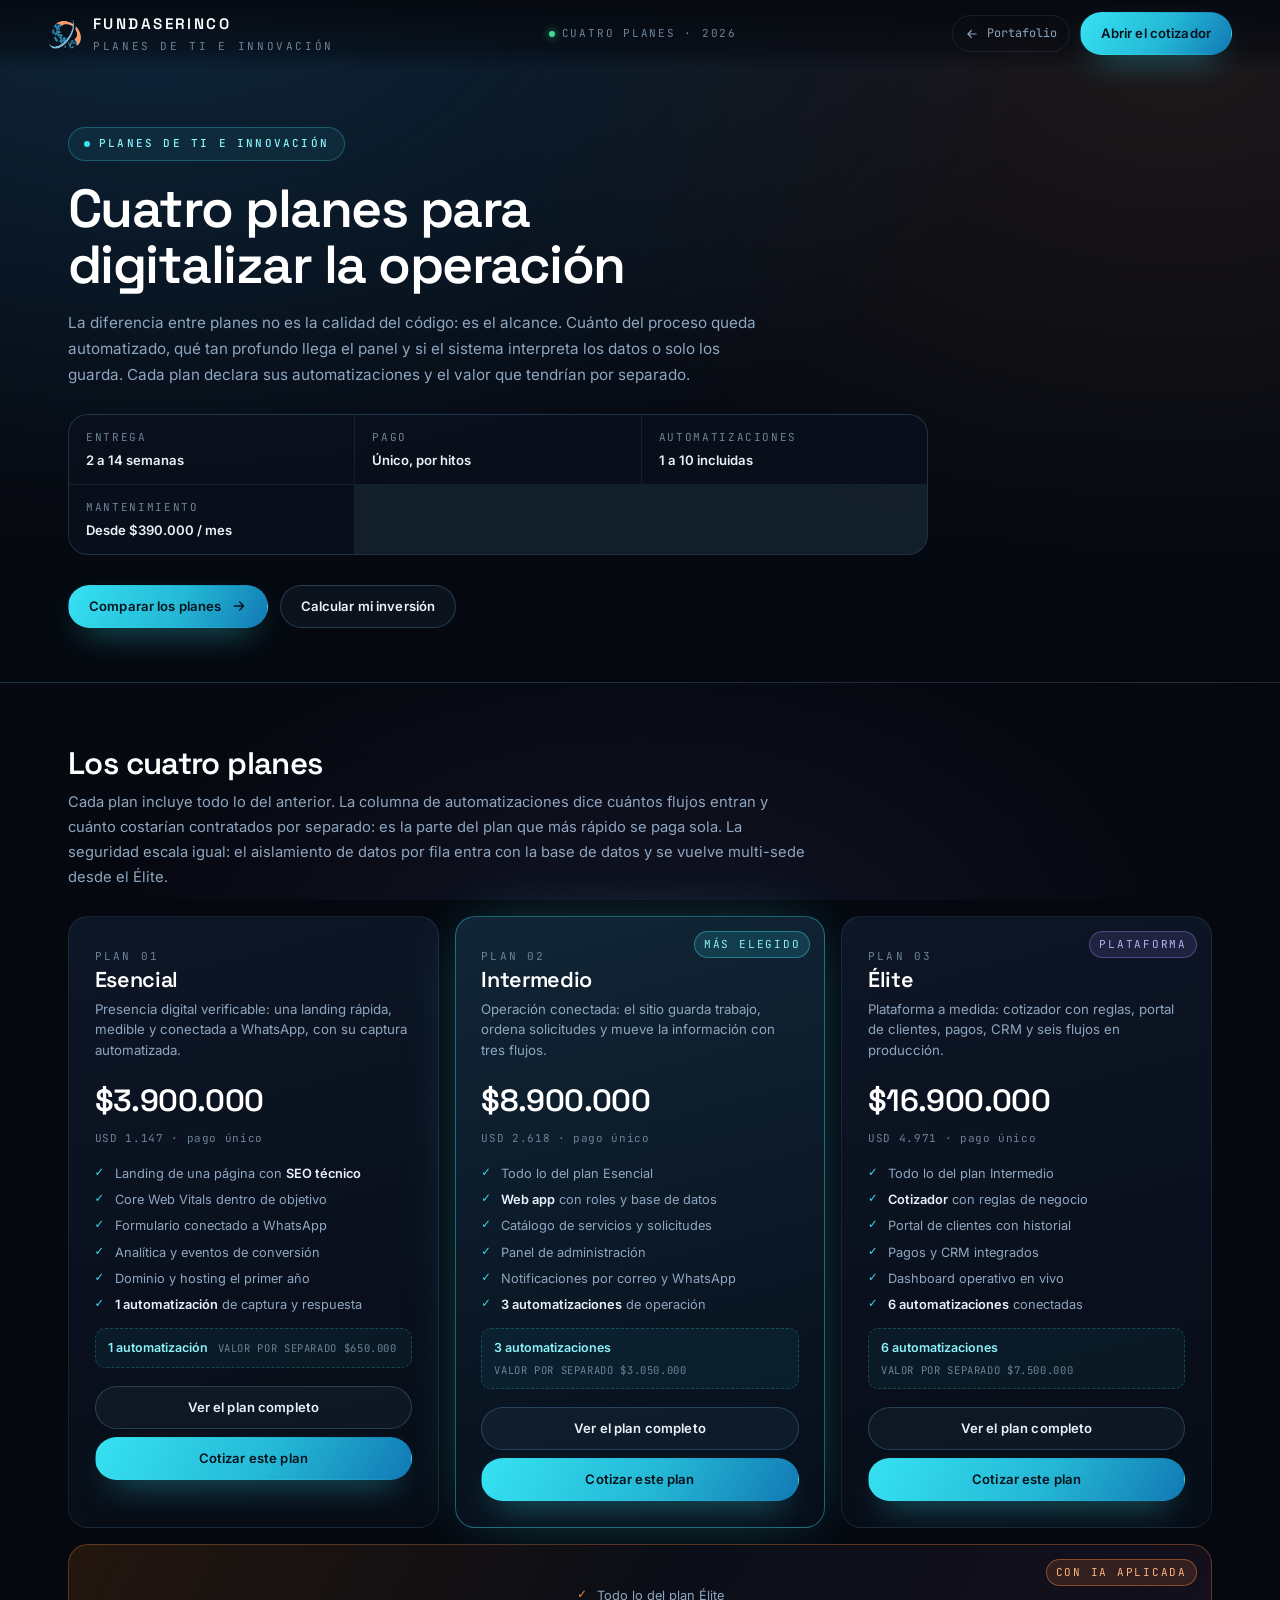
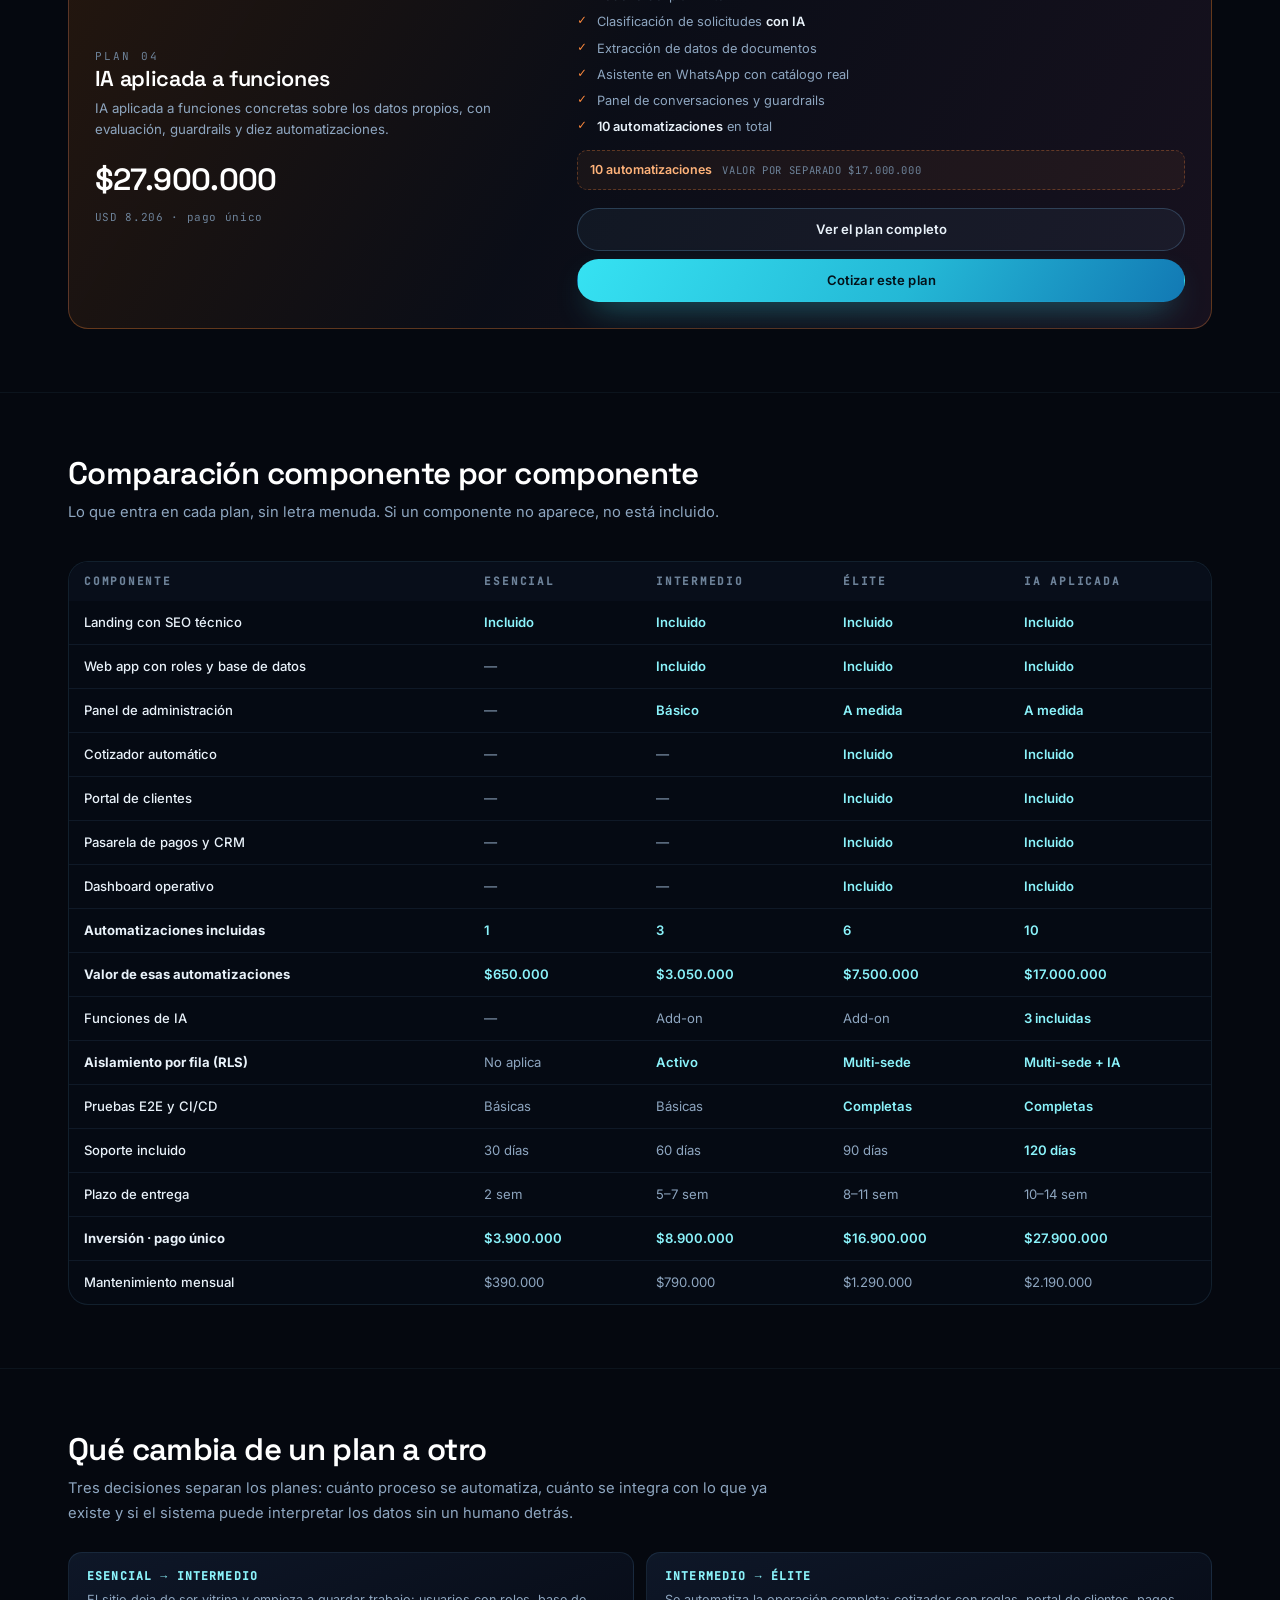
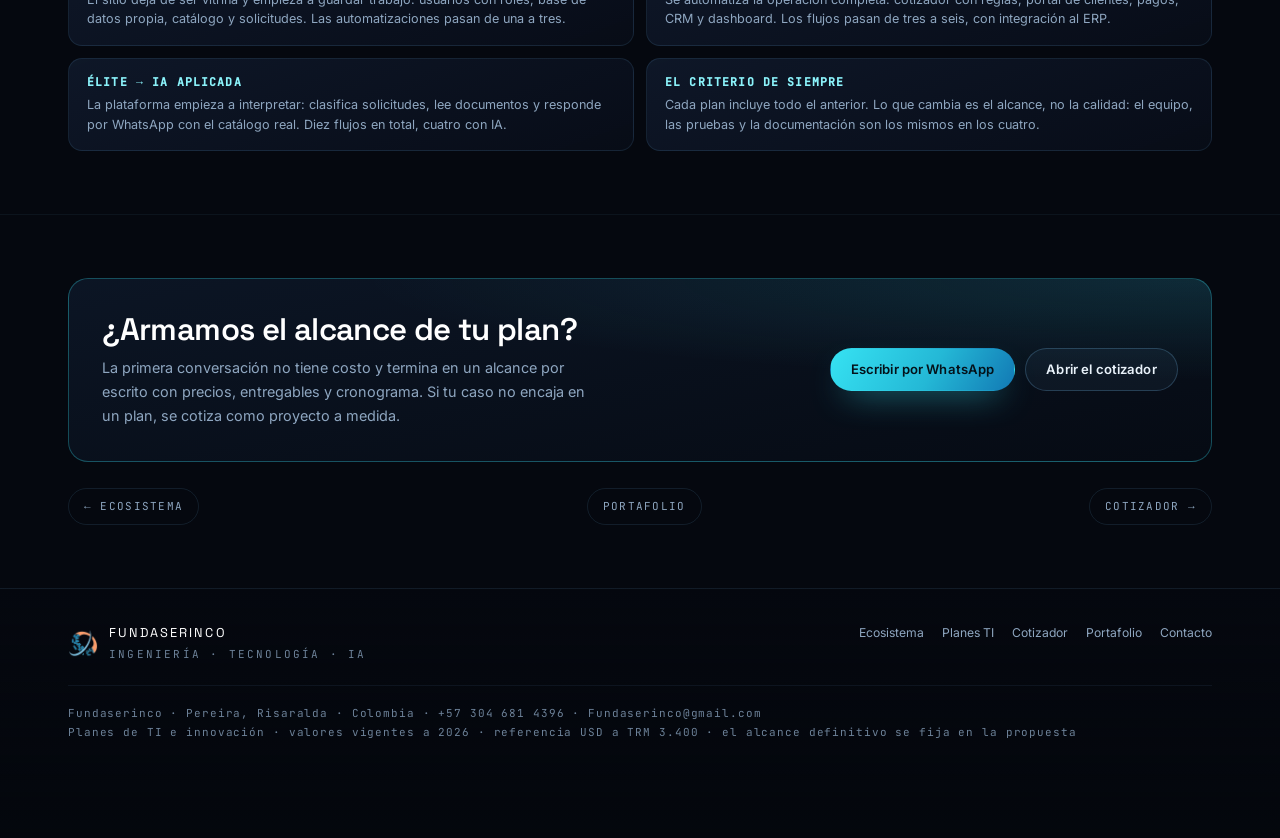
==== planes/index.html @ 3f38b1e9 "Sitio completo: portafolio, fichas de servicio y planes de TI - Landing de 13 secciones con escenas " ====
<!DOCTYPE html>
<html lang="es" class="no-js">
<head>
<meta charset="UTF-8">
<meta name="viewport" content="width=device-width, initial-scale=1.0">
<meta name="theme-color" content="#05080f">
<meta name="description" content="Planes de TI de Fundaserinco: Esencial, Intermedio, Élite e IA aplicada a funciones. Alcance, precio, automatizaciones incluidas con su valor real y tabla comparativa componente por componente.">
<link rel="icon" type="image/png" sizes="32x32" href="../assets/img/brand/logo-simbolo-128.png">
<link rel="apple-touch-icon" href="../assets/img/brand/logo-simbolo-180.png">
<title>Planes de TI e innovación · Fundaserinco</title>
<meta property="og:type" content="website">
<meta property="og:site_name" content="Fundaserinco">
<meta property="og:locale" content="es_CO">
<meta property="og:title" content="Planes de TI e innovación · Fundaserinco">
<meta property="og:description" content="Esencial, Intermedio, Élite e IA aplicada a funciones. Automatizaciones incluidas con su valor de mercado y comparación componente por componente.">
<meta property="og:image" content="../assets/img/og/planes.jpg">
<meta property="og:image:width" content="1200">
<meta property="og:image:height" content="630">
<meta property="og:image:type" content="image/jpeg">
<meta name="twitter:card" content="summary_large_image">
<meta name="twitter:title" content="Planes de TI e innovación · Fundaserinco">
<meta name="twitter:description" content="Esencial, Intermedio, Élite e IA aplicada a funciones. Automatizaciones incluidas con su valor de mercado y comparación componente por componente.">
<meta name="twitter:image" content="../assets/img/og/planes.jpg">

<link rel="preload" href="../assets/fonts/inter-latin.woff2" as="font" type="font/woff2" crossorigin>
<link rel="preload" href="../assets/fonts/space-grotesk-latin.woff2" as="font" type="font/woff2" crossorigin>
<link rel="preload" href="../assets/fonts/jetbrains-mono-latin.woff2" as="font" type="font/woff2" crossorigin>
<link rel="stylesheet" href="../css/fonts.css?v=20261120e">
<script>document.documentElement.classList.remove("no-js");</script>
<link rel="stylesheet" href="../css/styles.css?v=20261122a">
<link rel="stylesheet" href="../css/detalle.css?v=20261122a">
<link rel="stylesheet" href="../css/plan-ti.css?v=20261122c">
</head>
<body class="detalle">

<header class="topbar">
  <a class="tb-brand" href="../index.html" aria-label="Fundaserinco, volver al portafolio">
    <img src="../assets/img/brand/logo-simbolo-128.png" alt="Símbolo Fundaserinco">
    <span class="tb-name">Fundaserinco<span>Planes de TI e innovación</span></span>
  </a>
  <div class="tb-status"><i></i>Cuatro planes · 2026</div>
  <div class="tb-right">
    <a class="tb-tel" href="../index.html#ecosistema">
      <svg viewBox="0 0 24 24" width="14" height="14" fill="none" stroke="currentColor" stroke-width="1.9" stroke-linecap="round" stroke-linejoin="round" aria-hidden="true"><path d="M19 12H5M11 6l-6 6 6 6"/></svg>
      <span>Portafolio</span>
    </a>
    <a class="btn btn-primary" href="cotizador.html">Abrir el cotizador</a>
  </div>
</header>

<main>
  <section class="det-hero is-plain">
    <div class="wrap det-hero-inner">
      <span class="eyebrow"><span class="dot"></span>Planes de TI e innovación</span>
      <h1>Cuatro planes para digitalizar la operación</h1>
      <p class="lead">La diferencia entre planes no es la calidad del código: es el alcance. Cuánto del proceso queda automatizado, qué tan profundo llega el panel y si el sistema interpreta los datos o solo los guarda. Cada plan declara sus automatizaciones y el valor que tendrían por separado.</p>
      <div class="det-facts">
        <div><span>Entrega</span><b>2 a 14 semanas</b></div>
        <div><span>Pago</span><b>Único, por hitos</b></div>
        <div><span>Automatizaciones</span><b>1 a 10 incluidas</b></div>
        <div><span>Mantenimiento</span><b>Desde $390.000 / mes</b></div>
      </div>
      <div class="scene-actions">
        <a class="btn btn-primary" href="#planes">Comparar los planes
          <svg viewBox="0 0 24 24" aria-hidden="true"><path d="M5 12h14M13 6l6 6-6 6" stroke-linecap="round" stroke-linejoin="round"/></svg>
        </a>
        <a class="btn btn-ghost" href="cotizador.html">Calcular mi inversión</a>
      </div>
    </div>
  </section>

  <section class="det-sec" id="planes">
    <div class="wrap">
      <h2>Los cuatro planes</h2>
      <p class="det-sub">Cada plan incluye todo lo del anterior. La columna de automatizaciones dice cuántos flujos entran y cuánto costarían contratados por separado: es la parte del plan que más rápido se paga sola. La seguridad escala igual: el aislamiento de datos por fila entra con la base de datos y se vuelve multi-sede desde el Élite.</p>

      <div class="plans">
        <article class="plan">
          <div>
            
            <span class="plan-kicker">Plan 01</span>
            <h3><a href="esencial.html">Esencial</a></h3>
            <p class="p-desc">Presencia digital verificable: una landing rápida, medible y conectada a WhatsApp, con su captura automatizada.</p>
            <div class="plan-price">$3.900.000<small>USD 1.147 · pago único</small></div>
            <ul>
              <li>Landing de una página con <b>SEO técnico</b></li>
              <li>Core Web Vitals dentro de objetivo</li>
              <li>Formulario conectado a WhatsApp</li>
              <li>Analítica y eventos de conversión</li>
              <li>Dominio y hosting el primer año</li>
              <li><b>1 automatización</b> de captura y respuesta</li>
            </ul>
            <div class="plan-auto">
              <b>1 automatización</b>
              <span>valor por separado $650.000</span>
            </div>
            <div class="p-cta">
              <a class="btn btn-ghost" href="esencial.html">Ver el plan completo</a>
              <a class="btn btn-primary" href="cotizador.html#plan-esencial">Cotizar este plan</a>
            </div>
          </div>
        </article>

        <article class="plan is-featured">
          <div>
            <span class="plan-badge">Más elegido</span>
            <span class="plan-kicker">Plan 02</span>
            <h3><a href="intermedio.html">Intermedio</a></h3>
            <p class="p-desc">Operación conectada: el sitio guarda trabajo, ordena solicitudes y mueve la información con tres flujos.</p>
            <div class="plan-price">$8.900.000<small>USD 2.618 · pago único</small></div>
            <ul>
              <li>Todo lo del plan Esencial</li>
              <li><b>Web app</b> con roles y base de datos</li>
              <li>Catálogo de servicios y solicitudes</li>
              <li>Panel de administración</li>
              <li>Notificaciones por correo y WhatsApp</li>
              <li><b>3 automatizaciones</b> de operación</li>
            </ul>
            <div class="plan-auto">
              <b>3 automatizaciones</b>
              <span>valor por separado $3.050.000</span>
            </div>
            <div class="p-cta">
              <a class="btn btn-ghost" href="intermedio.html">Ver el plan completo</a>
              <a class="btn btn-primary" href="cotizador.html#plan-intermedio">Cotizar este plan</a>
            </div>
          </div>
        </article>

        <article class="plan">
          <div>
            <span class="plan-badge" style="background:rgba(139,124,232,.14);border-color:rgba(139,124,232,.42);color:#b9aef5">Plataforma</span>
            <span class="plan-kicker">Plan 03</span>
            <h3><a href="elite.html">Élite</a></h3>
            <p class="p-desc">Plataforma a medida: cotizador con reglas, portal de clientes, pagos, CRM y seis flujos en producción.</p>
            <div class="plan-price">$16.900.000<small>USD 4.971 · pago único</small></div>
            <ul>
              <li>Todo lo del plan Intermedio</li>
              <li><b>Cotizador</b> con reglas de negocio</li>
              <li>Portal de clientes con historial</li>
              <li>Pagos y CRM integrados</li>
              <li>Dashboard operativo en vivo</li>
              <li><b>6 automatizaciones</b> conectadas</li>
            </ul>
            <div class="plan-auto">
              <b>6 automatizaciones</b>
              <span>valor por separado $7.500.000</span>
            </div>
            <div class="p-cta">
              <a class="btn btn-ghost" href="elite.html">Ver el plan completo</a>
              <a class="btn btn-primary" href="cotizador.html#plan-elite">Cotizar este plan</a>
            </div>
          </div>
        </article>

        <article class="plan plan-agentic">
          <div>
            <span class="plan-badge">Con IA aplicada</span>
            <span class="plan-kicker">Plan 04</span>
            <h3><a href="ia-aplicada.html">IA aplicada a funciones</a></h3>
            <p class="p-desc">IA aplicada a funciones concretas sobre los datos propios, con evaluación, guardrails y diez automatizaciones.</p>
            <div class="plan-price">$27.900.000<small>USD 8.206 · pago único</small></div>
          </div>
          <div>
            <ul>
              <li>Todo lo del plan Élite</li>
              <li>Clasificación de solicitudes <b>con IA</b></li>
              <li>Extracción de datos de documentos</li>
              <li>Asistente en WhatsApp con catálogo real</li>
              <li>Panel de conversaciones y guardrails</li>
              <li><b>10 automatizaciones</b> en total</li>
            </ul>
            <div class="plan-auto">
              <b>10 automatizaciones</b>
              <span>valor por separado $17.000.000</span>
            </div>
            <div class="p-cta">
              <a class="btn btn-ghost" href="ia-aplicada.html">Ver el plan completo</a>
              <a class="btn btn-primary" href="cotizador.html#plan-ia-aplicada">Cotizar este plan</a>
            </div>
          </div>
        </article>
      </div>
    </div>
  </section>

  <section class="det-sec" id="comparacion">
    <div class="wrap">
      <h2>Comparación componente por componente</h2>
      <p class="det-sub">Lo que entra en cada plan, sin letra menuda. Si un componente no aparece, no está incluido.</p>

      <div class="table-wrap">
        <table class="cmp">
          <thead>
            <tr><th scope="col">Componente</th><th scope="col">Esencial</th><th scope="col">Intermedio</th><th scope="col">Élite</th><th scope="col">IA aplicada</th></tr>
          </thead>
          <tbody>
            <tr><th scope="row">Landing con SEO técnico</th><td><b>Incluido</b></td><td><b>Incluido</b></td><td><b>Incluido</b></td><td><b>Incluido</b></td></tr>
            <tr><th scope="row">Web app con roles y base de datos</th><td>—</td><td><b>Incluido</b></td><td><b>Incluido</b></td><td><b>Incluido</b></td></tr>
            <tr><th scope="row">Panel de administración</th><td>—</td><td><b>Básico</b></td><td><b>A medida</b></td><td><b>A medida</b></td></tr>
            <tr><th scope="row">Cotizador automático</th><td>—</td><td>—</td><td><b>Incluido</b></td><td><b>Incluido</b></td></tr>
            <tr><th scope="row">Portal de clientes</th><td>—</td><td>—</td><td><b>Incluido</b></td><td><b>Incluido</b></td></tr>
            <tr><th scope="row">Pasarela de pagos y CRM</th><td>—</td><td>—</td><td><b>Incluido</b></td><td><b>Incluido</b></td></tr>
            <tr><th scope="row">Dashboard operativo</th><td>—</td><td>—</td><td><b>Incluido</b></td><td><b>Incluido</b></td></tr>
            <tr><th scope="row"><b>Automatizaciones incluidas</b></th><td><b>1</b></td><td><b>3</b></td><td><b>6</b></td><td><b>10</b></td></tr>
            <tr><th scope="row"><b>Valor de esas automatizaciones</b></th><td><b>$650.000</b></td><td><b>$3.050.000</b></td><td><b>$7.500.000</b></td><td><b>$17.000.000</b></td></tr>
            <tr><th scope="row">Funciones de IA</th><td>—</td><td>Add-on</td><td>Add-on</td><td><b>3 incluidas</b></td></tr>
            <tr><th scope="row"><b>Aislamiento por fila (RLS)</b></th><td>No aplica</td><td><b>Activo</b></td><td><b>Multi-sede</b></td><td><b>Multi-sede + IA</b></td></tr>
            <tr><th scope="row">Pruebas E2E y CI/CD</th><td>Básicas</td><td>Básicas</td><td><b>Completas</b></td><td><b>Completas</b></td></tr>
            <tr><th scope="row">Soporte incluido</th><td>30 días</td><td>60 días</td><td>90 días</td><td><b>120 días</b></td></tr>
            <tr><th scope="row">Plazo de entrega</th><td>2 sem</td><td>5–7 sem</td><td>8–11 sem</td><td>10–14 sem</td></tr>
            <tr><th scope="row"><b>Inversión · pago único</b></th><td><b>$3.900.000</b></td><td><b>$8.900.000</b></td><td><b>$16.900.000</b></td><td><b>$27.900.000</b></td></tr>
            <tr><th scope="row">Mantenimiento mensual</th><td>$390.000</td><td>$790.000</td><td>$1.290.000</td><td>$2.190.000</td></tr>
          </tbody>
        </table>
      </div>
    </div>
  </section>

  <section class="det-sec">
    <div class="wrap">
      <h2>Qué cambia de un plan a otro</h2>
      <p class="det-sub">Tres decisiones separan los planes: cuánto proceso se automatiza, cuánto se integra con lo que ya existe y si el sistema puede interpretar los datos sin un humano detrás.</p>

      <div class="det-grid c2">
        <article class="norm-card">
          <h3>Esencial → Intermedio</h3>
          <p>El sitio deja de ser vitrina y empieza a guardar trabajo: usuarios con roles, base de datos propia, catálogo y solicitudes. Las automatizaciones pasan de una a tres.</p>
        </article>
        <article class="norm-card">
          <h3>Intermedio → Élite</h3>
          <p>Se automatiza la operación completa: cotizador con reglas, portal de clientes, pagos, CRM y dashboard. Los flujos pasan de tres a seis, con integración al ERP.</p>
        </article>
        <article class="norm-card">
          <h3>Élite → IA aplicada</h3>
          <p>La plataforma empieza a interpretar: clasifica solicitudes, lee documentos y responde por WhatsApp con el catálogo real. Diez flujos en total, cuatro con IA.</p>
        </article>
        <article class="norm-card">
          <h3>El criterio de siempre</h3>
          <p>Cada plan incluye todo el anterior. Lo que cambia es el alcance, no la calidad: el equipo, las pruebas y la documentación son los mismos en los cuatro.</p>
        </article>
      </div>
    </div>
  </section>

  <section class="det-sec">
    <div class="wrap">
      <div class="det-cta">
        <div>
          <h2>¿Armamos el alcance de tu plan?</h2>
          <p>La primera conversación no tiene costo y termina en un alcance por escrito con precios, entregables y cronograma. Si tu caso no encaja en un plan, se cotiza como proyecto a medida.</p>
        </div>
        <div class="det-cta-actions">
          <a class="btn btn-primary" href="https://wa.me/573046814396?text=Hola%2C%20quiero%20cotizar%20un%20plan%20de%20TI" target="_blank" rel="noopener">Escribir por WhatsApp</a>
          <a class="btn btn-ghost" href="cotizador.html">Abrir el cotizador</a>
        </div>
      </div>
      <nav class="det-nav" aria-label="Otras páginas">
        <a href="../index.html#ecosistema">← Ecosistema</a>
        <a href="../index.html#portafolio">Portafolio</a>
        <a href="cotizador.html">Cotizador →</a>
      </nav>
    </div>
  </section>
</main>

<footer>
  <div class="wrap">
    <div class="foot-inner">
      <div class="foot-brand">
        <img src="../assets/img/brand/logo-simbolo-128.png" alt="">
        <div>Fundaserinco<span>Ingeniería · Tecnología · IA</span></div>
      </div>
      <nav class="foot-links" aria-label="Enlaces del pie">
        <a href="../index.html#ecosistema">Ecosistema</a>
        <a href="index.html">Planes TI</a>
        <a href="cotizador.html">Cotizador</a>
        <a href="../index.html#portafolio">Portafolio</a>
        <a href="../index.html#contacto">Contacto</a>
      </nav>
    </div>
    <p class="fine">Fundaserinco · Pereira, Risaralda · Colombia · +57 304 681 4396 · Fundaserinco@gmail.com<br>
      Planes de TI e innovación · valores vigentes a 2026 · referencia USD a TRM 3.400 · el alcance definitivo se fija en la propuesta</p>
  </div>
</footer>

</body>
</html>
---- css/fonts.css ----
/* Tipografías alojadas en el sitio: no hay peticiones a Google Fonts.
   Generado desde las variables oficiales de cada familia. */

@font-face{
  font-family:'Inter';
  font-style:normal;
  font-weight:300 700;
  font-display:swap;
  src:url('../assets/fonts/inter-latin-ext.woff2') format('woff2');
}

@font-face{
  font-family:'Inter';
  font-style:normal;
  font-weight:300 700;
  font-display:swap;
  src:url('../assets/fonts/inter-latin.woff2') format('woff2');
}

@font-face{
  font-family:'JetBrains Mono';
  font-style:normal;
  font-weight:400 500;
  font-display:swap;
  src:url('../assets/fonts/jetbrains-mono-latin-ext.woff2') format('woff2');
}

@font-face{
  font-family:'JetBrains Mono';
  font-style:normal;
  font-weight:400 500;
  font-display:swap;
  src:url('../assets/fonts/jetbrains-mono-latin.woff2') format('woff2');
}

@font-face{
  font-family:'Space Grotesk';
  font-style:normal;
  font-weight:400 700;
  font-display:swap;
  src:url('../assets/fonts/space-grotesk-latin-ext.woff2') format('woff2');
}

@font-face{
  font-family:'Space Grotesk';
  font-style:normal;
  font-weight:400 700;
  font-display:swap;
  src:url('../assets/fonts/space-grotesk-latin.woff2') format('woff2');
}
---- css/styles.css ----
/* =========================================================
   FUNDASERINCO · PORTAFOLIO TÉCNICO 2026
   Tema: ingeniería · tecnología · IA
   ========================================================= */

/* ---------- 1. TOKENS ---------- */
:root{
  --ink:#05080f;
  --ink-2:#070c16;
  --ink-3:#0a1120;
  --panel:rgba(11,19,33,.82);
  --panel-solid:#0b1321;

  --line:rgba(112,176,224,.13);
  --line-2:rgba(112,176,224,.26);

  --cyan:#36e2f2;
  --cyan-2:#8bf3fb;
  --cyan-dim:#1aa9bd;
  --blue:#1279b4;
  --blue-light:#70b0e0;
  --amber:#ff8a3d;
  --amber-2:#ffb37a;
  --violet:#8b7ce8;

  --text:#e9f2fa;
  --muted:#8ea6c0;
  --muted-2:#6d8299;

  --radius:20px;
  --radius-sm:14px;
  --maxw:1240px;

  --mono:"JetBrains Mono",ui-monospace,SFMono-Regular,Menlo,Consolas,monospace;
  --display:"Space Grotesk","Inter",system-ui,sans-serif;
  --body:"Inter",system-ui,-apple-system,"Segoe UI",sans-serif;

  --ease:cubic-bezier(.22,.8,.3,1);

  /* alto de la barra fija: el contenido de cada capítulo reserva este espacio
     para que el título nunca quede debajo */
  --bar-h:68px;

  /* alto reservado por la barra fija: lo usa sequence.js para colocar la
     portada de texto de cada capítulo sin que quede debajo de la barra */
  --seq-head-top:108px;
}

/* ---------- 2. RESET ---------- */
*,*::before,*::after{box-sizing:border-box}
html{-webkit-text-size-adjust:100%}
html,body{margin:0;padding:0}
body{
  background:var(--ink);
  color:var(--text);
  font-family:var(--body);
  font-size:16px;
  line-height:1.6;
  -webkit-font-smoothing:antialiased;
  overflow-x:hidden;
}
img,video,svg{display:block;max-width:100%}
h1,h2,h3,h4,h5{font-family:var(--display);font-weight:600;line-height:1.15;margin:0;letter-spacing:-.015em}
p{margin:0}
a{color:inherit;text-decoration:none}
ul,ol{margin:0;padding:0}
button{font:inherit;color:inherit}
strong{font-weight:600}
::selection{background:rgba(54,226,242,.28);color:#fff}
:focus-visible{outline:2px solid var(--cyan);outline-offset:3px;border-radius:4px}

/* fondo técnico: retícula + halos, fijo y sin costo de repintado */
body::before{
  content:"";
  position:fixed;
  inset:0;
  z-index:0;
  pointer-events:none;
  background:
    radial-gradient(70% 55% at 78% -8%,rgba(18,121,180,.22) 0%,rgba(18,121,180,0) 62%),
    radial-gradient(58% 48% at 8% 8%,rgba(54,226,242,.10) 0%,rgba(54,226,242,0) 60%),
    radial-gradient(70% 60% at 50% 108%,rgba(139,124,232,.10) 0%,rgba(139,124,232,0) 62%),
    linear-gradient(180deg,#05080f 0%,#060a13 45%,#05080f 100%);
}
body::after{
  content:"";
  position:fixed;
  inset:0;
  z-index:0;
  pointer-events:none;
  opacity:.5;
  background-image:
    linear-gradient(rgba(112,176,224,.055) 1px,transparent 1px),
    linear-gradient(90deg,rgba(112,176,224,.055) 1px,transparent 1px);
  background-size:64px 64px;
  background-position:center top;
  mask-image:radial-gradient(120% 90% at 50% 0%,#000 0%,rgba(0,0,0,.35) 62%,transparent 100%);
  -webkit-mask-image:radial-gradient(120% 90% at 50% 0%,#000 0%,rgba(0,0,0,.35) 62%,transparent 100%);
}
body > *{position:relative;z-index:1}

.sr-only{
  position:absolute;width:1px;height:1px;padding:0;margin:-1px;
  overflow:hidden;clip:rect(0 0 0 0);white-space:nowrap;border:0;
}

/* ---------- 3. UTILIDADES ---------- */
.wrap{
  width:100%;
  max-width:var(--maxw);
  margin:0 auto;
  padding:0 clamp(20px,4vw,48px);
}
.grad{
  background:linear-gradient(96deg,var(--cyan) 0%,var(--blue-light) 46%,var(--violet) 100%);
  -webkit-background-clip:text;background-clip:text;
  -webkit-text-fill-color:transparent;color:transparent;
}
.eyebrow{
  display:inline-flex;align-items:center;gap:9px;
  font-family:var(--mono);
  font-size:.6875rem;font-weight:500;
  letter-spacing:.2em;text-transform:uppercase;
  color:var(--cyan-2);
  padding:7px 15px;
  border:1px solid rgba(54,226,242,.28);
  border-radius:999px;
  background:rgba(54,226,242,.07);
}
.eyebrow .dot{
  width:6px;height:6px;border-radius:50%;
  background:var(--cyan);
  box-shadow:0 0 0 0 rgba(54,226,242,.7);
  animation:pulse 2.4s infinite;
}
@keyframes pulse{
  0%{box-shadow:0 0 0 0 rgba(54,226,242,.55)}
  70%{box-shadow:0 0 0 9px rgba(54,226,242,0)}
  100%{box-shadow:0 0 0 0 rgba(54,226,242,0)}
}
.lead{
  color:var(--muted);
  font-size:clamp(.95rem,1.15vw,1.08rem);
  line-height:1.7;
  max-width:74ch;
}
.lead strong{color:var(--text);font-weight:600}
.usd-inline{
  font-family:var(--mono);font-size:.78em;
  color:var(--muted-2);font-weight:400;white-space:nowrap;
}
.sec-tag{
  display:inline-block;
  font-family:var(--mono);
  font-size:.6875rem;font-weight:500;
  letter-spacing:.22em;text-transform:uppercase;
  color:var(--cyan-2);
  background:rgba(54,226,242,.08);
  border:1px solid rgba(54,226,242,.3);
  padding:6px 13px;border-radius:999px;
  margin-bottom:14px;
}

/* ---------- 4. PANTALLA DE CARGA ---------- */
.page-loader{
  position:fixed;inset:0;z-index:400;
  display:grid;place-items:end center;
  background:#04070d;
  overflow:hidden;
  transition:opacity .5s ease,visibility .5s;
}
.page-loader.is-done{opacity:0;visibility:hidden}

/* el video es la pantalla: cubre el viewport y la marca se apoya abajo */
.pl-video{
  position:absolute;inset:0;z-index:0;
  width:100%;height:100%;object-fit:cover;object-position:center;
  background:#05080f;
  animation:plVideoIn .8s ease both;
}
@keyframes plVideoIn{from{opacity:0}to{opacity:1}}

.pl-scrim{
  position:absolute;inset:0;z-index:1;pointer-events:none;
  background:
    linear-gradient(180deg,rgba(4,7,13,.62) 0%,rgba(4,7,13,.06) 34%,rgba(4,7,13,.72) 78%,rgba(4,7,13,.94) 100%);
}

.pl-bg{
  position:absolute;inset:0;z-index:1;pointer-events:none;
  background:radial-gradient(60% 40% at 50% 100%,rgba(18,121,180,.22) 0%,rgba(18,121,180,0) 70%);
}

.pl-stage{
  position:relative;z-index:2;
  display:flex;flex-direction:column;align-items:center;gap:clamp(12px,2vh,18px);
  width:100%;max-width:min(92vw,620px);
  padding:0 clamp(18px,4vw,32px) clamp(26px,7vh,64px);
  text-align:center;
}

.pl-brand{display:flex;align-items:center;gap:clamp(10px,1.5vw,15px)}
.pl-brand-txt{display:grid;gap:3px;text-align:left}
.pl-mark{
  width:clamp(34px,4.6vw,46px);height:auto;flex:none;
  filter:drop-shadow(0 8px 26px rgba(54,226,242,.4));
  animation:plFloat 2.8s ease-in-out infinite;
}
@keyframes plFloat{
  0%,100%{transform:translateY(0)}
  50%{transform:translateY(-5px)}
}
.pl-name{
  font-family:var(--display);
  font-size:clamp(.95rem,2.1vw,1.2rem);
  letter-spacing:.34em;text-transform:uppercase;
  color:#fff;margin:0;
  text-indent:.34em;
}
.pl-sub{
  font-family:var(--mono);
  font-size:.625rem;letter-spacing:.26em;text-transform:uppercase;
  color:var(--cyan-2);margin:0;
}
.pl-bar{
  width:100%;height:2px;border-radius:2px;
  background:rgba(112,176,224,.18);overflow:hidden;
}
/* la barra dura lo mismo que el video: 3 s */
.pl-bar span{
  display:block;height:100%;width:100%;
  transform-origin:left center;transform:scaleX(0);
  background:linear-gradient(90deg,rgba(54,226,242,.35),var(--cyan) 55%,var(--cyan-2));
  animation:plFill var(--pl-dur,3s) linear forwards;
}
@keyframes plFill{to{transform:scaleX(1)}}

@media (max-width:760px){
  .page-loader{place-items:center}
  .pl-video{
    position:relative;inset:auto;
    width:100%;height:auto;aspect-ratio:16/9;
    border-radius:16px;
    border:1px solid rgba(112,176,224,.22);
    box-shadow:0 30px 70px -34px #000;
  }
  .pl-scrim{display:none}
  .pl-stage{padding-bottom:0;gap:16px}
}
@media (prefers-reduced-motion:reduce){
  .pl-video,.pl-mark{animation:none}
  .pl-bar span{animation:none;transform:scaleX(1)}
}

/* ---------- 5. BARRA SUPERIOR ---------- */
.topbar{
  position:fixed;top:0;left:0;right:0;z-index:140;
  display:flex;align-items:center;justify-content:space-between;gap:16px;
  padding:12px clamp(20px,4vw,48px);
  background:linear-gradient(180deg,rgba(5,8,15,.92),rgba(5,8,15,.55) 70%,transparent);
  -webkit-backdrop-filter:blur(10px);backdrop-filter:blur(10px);
  border-bottom:1px solid rgba(112,176,224,.1);
}
.tb-brand{display:flex;align-items:center;gap:11px;min-width:0}
.tb-brand img{width:34px;height:34px;object-fit:contain;flex:none}
.tb-name{
  font-family:var(--display);font-weight:600;
  font-size:.95rem;letter-spacing:.16em;text-transform:uppercase;
  color:#fff;white-space:nowrap;
}
.tb-name span{display:block;font-family:var(--mono);font-size:.6875rem;
  letter-spacing:.24em;color:var(--muted-2);margin-top:2px;font-weight:400}
.tb-status{
  display:flex;align-items:center;gap:7px;
  font-family:var(--mono);font-size:.6875rem;letter-spacing:.16em;text-transform:uppercase;
  color:var(--muted-2);
}
.tb-status i{
  width:6px;height:6px;border-radius:50%;background:#3ddc97;
  box-shadow:0 0 8px rgba(61,220,151,.9);flex:none;
}
.tb-right{display:flex;align-items:center;gap:10px}
.tb-tel{
  display:inline-flex;align-items:center;gap:8px;
  font-family:var(--mono);font-size:.74rem;
  color:var(--muted);padding:8px 12px;border-radius:999px;
  border:1px solid var(--line);
  white-space:nowrap;flex:none;
  transition:border-color .25s,color .25s;
}
.tb-tel:hover{border-color:var(--line-2);color:#fff}
.btn{
  display:inline-flex;align-items:center;justify-content:center;gap:9px;
  padding:10px 20px;border-radius:999px;
  font-size:.82rem;font-weight:600;letter-spacing:.01em;
  border:1px solid transparent;cursor:pointer;
  transition:transform .2s var(--ease),box-shadow .25s,background .25s,border-color .25s;
  white-space:nowrap;
}
.btn-primary{
  background:linear-gradient(120deg,var(--cyan) 0%,#24b8d6 55%,var(--blue) 100%);
  color:#04121a;
  box-shadow:0 14px 34px -16px rgba(54,226,242,.85);
}
.btn-primary:hover{transform:translateY(-2px);box-shadow:0 20px 44px -16px rgba(54,226,242,.95)}
.btn-ghost{
  background:rgba(112,176,224,.06);
  border-color:var(--line-2);color:var(--text);
}
.btn-ghost:hover{background:rgba(112,176,224,.13);transform:translateY(-2px)}
.btn svg{width:16px;height:16px;fill:none;stroke:currentColor;stroke-width:1.9}

/* ---------- 6. PORTADA ---------- */
.scene{
  position:relative;
  min-height:100vh;min-height:100svh;
  display:flex;align-items:center;
  overflow:hidden;
  padding-top:var(--bar-h);
}
.scene-stage{
  position:absolute;inset:0;z-index:0;
  display:grid;place-items:center;
}
.scene-media{position:absolute;inset:0;background:#04070d;overflow:hidden}
.scene-video{
  position:absolute;inset:0;width:100%;height:100%;
  object-fit:cover;object-position:center;
  opacity:0;transition:opacity .3s ease;
}
.scene-video.is-active{opacity:1}
.scene-media::after{
  content:"";position:absolute;inset:0;pointer-events:none;
  background:
    radial-gradient(78% 66% at 50% 44%,rgba(4,7,13,.05) 0%,rgba(4,7,13,.55) 100%),
    linear-gradient(180deg,rgba(4,7,13,.82) 0%,rgba(4,7,13,.34) 26%,rgba(4,7,13,.52) 62%,rgba(4,7,13,.96) 100%);
}
.scene-scrim{
  position:absolute;inset:0;pointer-events:none;
  background:linear-gradient(90deg,rgba(4,7,13,.92) 0%,rgba(4,7,13,.6) 42%,rgba(4,7,13,.18) 78%,rgba(4,7,13,.5) 100%);
}
.scene-content{
  position:relative;z-index:2;
  padding-top:clamp(26px,5vh,64px);
  padding-bottom:clamp(48px,7vh,88px);
  opacity:0;visibility:hidden;
  transform:translateY(26px);
  transition:opacity .8s ease,transform .8s var(--ease),visibility .8s;
}
.scene.is-revealed .scene-content,
.scene.is-static .scene-content{opacity:1;visibility:visible;transform:none}
.scene-content h1{
  font-size:clamp(2.05rem,5.1vw,4.05rem);
  line-height:1.04;
  letter-spacing:-.028em;
  margin:22px 0 20px;
  max-width:20ch;
  text-wrap:balance;
}
.scene-content h1 .grad{display:inline-block}
.scene-content .lead{max-width:62ch}
.scene-actions{
  display:flex;flex-wrap:wrap;gap:12px;margin-top:30px;
}
.hero-stats{
  display:grid;
  grid-template-columns:repeat(4,minmax(0,1fr));
  gap:1px;
  margin-top:clamp(26px,4vh,44px);
  border:1px solid var(--line);
  border-radius:var(--radius);
  overflow:hidden;
  background:var(--line);
  max-width:920px;
}
.hstat{
  background:rgba(7,12,22,.72);
  -webkit-backdrop-filter:blur(8px);backdrop-filter:blur(8px);
  padding:18px 20px;
}
.hstat .num{
  font-family:var(--display);
  font-size:clamp(1.3rem,2.3vw,1.85rem);
  font-weight:600;color:#fff;letter-spacing:-.02em;
  display:flex;align-items:baseline;gap:2px;
}
.hstat .num .cur{color:var(--cyan);font-size:.72em;margin-right:2px}
.hstat .lbl{
  font-family:var(--mono);
  font-size:.6875rem;letter-spacing:.14em;text-transform:uppercase;
  color:var(--muted-2);margin-top:7px;line-height:1.4;
}
.scene-hint{
  position:absolute;left:50%;bottom:22px;transform:translateX(-50%);
  z-index:2;
  display:flex;flex-direction:column;align-items:center;gap:8px;
  font-family:var(--mono);font-size:.6875rem;
  letter-spacing:.22em;text-transform:uppercase;color:var(--muted-2);
  transition:opacity .4s;
}
.scene-hint.is-hidden{opacity:0}
.scene-hint-line{
  width:1px;height:34px;
  background:linear-gradient(180deg,var(--cyan),transparent);
  animation:hintRun 1.9s ease-in-out infinite;
}
@keyframes hintRun{
  0%,100%{opacity:.25;transform:scaleY(.6)}
  50%{opacity:1;transform:scaleY(1)}
}

/* ---------- 7. SECCIONES / PANELES ---------- */
.panel{
  position:relative;
  padding-top:calc(var(--bar-h) + clamp(20px, 3.6vh, 46px));
  padding-bottom:clamp(56px,9vh,110px);
  border-top:1px solid rgba(112,176,224,.08);
}
.panel-head{max-width:960px;margin-bottom:clamp(26px,4vh,46px)}
.panel-head h2{
  font-size:clamp(1.65rem,3.5vw,2.7rem);
  margin:0 0 14px;
  letter-spacing:-.025em;
  text-wrap:balance;
}
.panel-head p{color:var(--muted);font-size:clamp(.92rem,1.1vw,1.02rem);line-height:1.72;max-width:88ch}
.sec-sub{color:var(--muted);font-size:.95rem;line-height:1.7;max-width:80ch}

/* ---------- 8. SECCIONES CON VIDEO (data-seq) ---------- */
html.seq-locked{overscroll-behavior:none;touch-action:none}
.has-cover{position:relative;padding:0;min-height:100vh;min-height:100svh}
.seq-stage{
  position:sticky;top:0;z-index:0;
  height:100vh;height:100svh;
  display:flex;align-items:center;justify-content:center;
  overflow:hidden;background:#04070d;
}
.seq-media{position:absolute;inset:0;z-index:0;background:#04070d}
.seq-video{
  position:absolute;inset:0;width:100%;height:100%;
  object-fit:cover;object-position:center;
  opacity:0;transition:opacity .22s ease;
}
.seq-video[data-seq-forward]{opacity:1}
.seq-video.is-active{opacity:1}
.seq-media::after{
  content:"";position:absolute;inset:0;z-index:1;pointer-events:none;
  background:radial-gradient(84% 70% at 50% 44%,rgba(4,7,13,0) 0%,rgba(4,7,13,.42) 100%);
}
.seq-scrim{
  position:absolute;inset:0;z-index:2;pointer-events:none;
  background:
    linear-gradient(180deg,rgba(4,7,13,.88) 0%,rgba(4,7,13,.5) 34%,rgba(4,7,13,.62) 66%,rgba(4,7,13,.97) 100%),
    linear-gradient(90deg,rgba(4,7,13,.72) 0%,rgba(4,7,13,0) 42%);
  opacity:0;transition:opacity .8s var(--ease);
}
.has-cover.is-revealed .seq-scrim,
.has-cover.is-cards .seq-scrim{opacity:1}

.sec-head-wrap{
  position:relative;z-index:1;
  margin-top:-84vh;
  transition:opacity .55s ease,transform .55s var(--ease),visibility .55s;
}
.has-cover.is-armed:not(.is-revealed) .sec-head-wrap{
  opacity:0;visibility:hidden;transform:translateY(24px);
}
.sec-head-card{
  position:relative;
  background:linear-gradient(150deg,rgba(13,22,38,.95) 0%,rgba(7,12,22,.97) 58%,rgba(11,18,32,.98) 100%);
  border:1px solid var(--line-2);
  border-radius:var(--radius);
  padding:clamp(18px,2.1vw,28px) clamp(20px,2.4vw,34px);
  box-shadow:0 44px 96px -52px #000,inset 0 1px 0 rgba(255,255,255,.05);
  -webkit-backdrop-filter:blur(12px);backdrop-filter:blur(12px);
  overflow:hidden;
}
.sec-head-card::before{
  content:"";position:absolute;left:0;top:0;bottom:0;width:2px;
  background:linear-gradient(180deg,var(--cyan),rgba(54,226,242,0));
}
.sec-head-card h2{
  font-size:clamp(1.3rem,2.55vw,1.95rem);
  color:#fff;margin:0 0 9px;max-width:38ch;letter-spacing:-.02em;
}
.sec-head-card p{
  color:#c3d3e4;font-size:clamp(.87rem,.98vw,.99rem);
  line-height:1.6;margin:0;max-width:96ch;
}
.sec-head-card p strong{color:var(--cyan-2);font-weight:600}
.sec-code{
  font-family:var(--mono);font-size:.6875rem;
  letter-spacing:.18em;text-transform:uppercase;
  color:var(--muted-2);
  display:flex;flex-wrap:wrap;gap:14px;
  margin-top:14px;padding-top:12px;
  border-top:1px solid rgba(112,176,224,.1);
}
.sec-code b{color:var(--cyan-2);font-weight:500}
.sec-actions{
  display:flex;flex-wrap:wrap;gap:10px;
  margin-top:16px;
}
.sec-actions .btn{padding:9px 18px;font-size:.78rem}

.sec-body{
  position:relative;z-index:1;
  padding-top:14px;
  display:flex;flex-direction:column;
  transition:opacity .6s ease,transform .6s var(--ease),visibility .6s;
}
.has-cover.is-armed:not(.is-cards) .sec-body{
  opacity:0;visibility:hidden;transform:translateY(30px);
}
.has-cover.is-static .seq-stage{position:relative;height:auto;min-height:60svh}
.has-cover.is-static .sec-head-wrap{margin-top:-52vh}
.has-cover.is-static .sec-head-card{opacity:1;visibility:visible}

/* ---------- 9. TARJETAS TÉCNICAS ---------- */
.mod-grid{display:grid;gap:14px}
.mod-grid.c2{grid-template-columns:repeat(2,minmax(0,1fr))}
.mod-grid.c3{grid-template-columns:repeat(3,minmax(0,1fr))}
.mod-grid.c4{grid-template-columns:repeat(4,minmax(0,1fr))}
.mod-card{
  position:relative;
  background:linear-gradient(158deg,rgba(16,26,44,.9),rgba(8,13,24,.94));
  border:1px solid var(--line);
  border-radius:var(--radius-sm);
  padding:clamp(14px,1.5vw,20px);
  display:flex;flex-direction:column;
  transition:border-color .3s,transform .3s var(--ease),background .3s;
  overflow-wrap:break-word;min-width:0;
}
.mod-card::after{
  content:"";position:absolute;right:10px;top:10px;width:9px;height:9px;
  border-top:1px solid rgba(54,226,242,.4);
  border-right:1px solid rgba(54,226,242,.4);
  opacity:0;transition:opacity .3s;
}
.mod-card:hover{border-color:rgba(54,226,242,.34);transform:translateY(-3px)}
.mod-card:hover::after{opacity:1}
.mod-ico{
  width:34px;height:34px;border-radius:10px;
  display:grid;place-items:center;
  font-family:var(--mono);font-size:.82rem;line-height:1;
  background:linear-gradient(140deg,rgba(54,226,242,.18),rgba(18,121,180,.12));
  border:1px solid rgba(54,226,242,.26);
  color:var(--cyan-2);
  margin-bottom:11px;flex:none;
}
.mod-card h3{font-size:clamp(.94rem,1.1vw,1.04rem);color:#fff;margin-bottom:6px}
.mod-card p{font-size:.82rem;color:var(--muted);line-height:1.55}
.mod-card ul{list-style:none;margin-top:10px;display:flex;flex-direction:column;gap:5px}
.mod-card li{
  position:relative;padding-left:15px;
  font-size:.79rem;color:var(--muted);line-height:1.5;
}
.mod-card li::before{
  content:"";position:absolute;left:0;top:.52em;
  width:5px;height:5px;border-radius:1px;
  background:rgba(54,226,242,.7);
  transform:rotate(45deg);
}
.mod-card li b{color:var(--text);font-weight:600}

.chips{display:flex;flex-wrap:wrap;gap:6px;margin-top:10px}
.chip{
  font-family:var(--mono);font-size:.6875rem;letter-spacing:.05em;
  color:var(--cyan-2);
  border:1px solid rgba(54,226,242,.22);
  background:rgba(54,226,242,.06);
  padding:3px 9px;border-radius:999px;white-space:nowrap;
}
.chip.amber{color:var(--amber-2);border-color:rgba(255,138,61,.26);background:rgba(255,138,61,.07)}

.mod-card.is-accent{
  background:linear-gradient(158deg,rgba(28,20,14,.92),rgba(10,13,22,.95));
  border-color:rgba(255,138,61,.26);
}
.mod-card.is-accent .mod-ico{
  background:linear-gradient(140deg,rgba(255,138,61,.2),rgba(255,138,61,.08));
  border-color:rgba(255,138,61,.3);color:var(--amber-2);
}
.mod-card.is-accent li::before{background:rgba(255,138,61,.8)}

/* ---------- 10. ECOSISTEMA ORBITAL ---------- */
.eco{
  display:grid;
  grid-template-columns:minmax(0,1.05fr) minmax(0,.95fr);
  gap:clamp(18px,3vw,40px);
  align-items:stretch;
}
.eco-stage{
  position:relative;
  border:1px solid var(--line);
  border-radius:var(--radius);
  background:
    radial-gradient(70% 70% at 50% 50%,rgba(18,121,180,.13) 0%,rgba(6,10,18,0) 70%),
    rgba(7,12,22,.62);
  overflow:hidden;
  min-height:clamp(340px,52vh,520px);
  display:grid;place-items:center;
}
.eco-media{position:absolute;inset:0;background:#04070d}
.eco-video{
  position:absolute;inset:0;width:100%;height:100%;
  object-fit:cover;opacity:0;transition:opacity .45s ease;
}
.eco-video.is-active{opacity:1}
.eco-media::after{
  content:"";position:absolute;inset:0;
  background:radial-gradient(64% 64% at 50% 50%,rgba(4,7,13,.12) 0%,rgba(4,7,13,.86) 78%);
}
.eco-orbit{
  position:relative;z-index:2;
  width:min(80%,360px);aspect-ratio:1;
  border-radius:50%;
  display:grid;place-items:center;
}
.eco-orbit::before{
  content:"";position:absolute;inset:0;
  border-radius:50%;
  border:1px dashed rgba(112,176,224,.22);
  animation:ecoSpin 48s linear infinite;
}
.eco-orbit::after{
  content:"";position:absolute;inset:16%;
  border-radius:50%;border:1px solid rgba(112,176,224,.1);
}
@keyframes ecoSpin{to{transform:rotate(360deg)}}
.eco-core{
  position:relative;z-index:3;
  display:grid;place-items:center;gap:8px;
  width:38%;aspect-ratio:1;border-radius:50%;
  background:radial-gradient(circle at 40% 34%,rgba(54,226,242,.2),rgba(8,14,26,.95) 66%);
  border:1px solid rgba(54,226,242,.32);
  box-shadow:0 0 46px rgba(54,226,242,.22);
}
.eco-core img{width:42%;height:auto;opacity:.95}
.eco-core span{
  font-family:var(--mono);font-size:.6875rem;letter-spacing:.14em;
  text-transform:uppercase;color:var(--cyan-2);text-align:center;line-height:1.3;
}
.eco-node{
  position:absolute;z-index:4;
  display:flex;align-items:center;gap:7px;
  transform:translate(-50%,-50%);
  background:rgba(7,13,24,.9);
  border:1px solid var(--line-2);
  border-radius:999px;
  padding:5px 11px 5px 7px;
  cursor:pointer;
  transition:border-color .25s,background .25s,box-shadow .25s;
  font-family:var(--mono);font-size:.6875rem;letter-spacing:.08em;
  text-transform:uppercase;color:var(--muted);
  white-space:nowrap;
}
.eco-node i{
  width:16px;height:16px;border-radius:50%;flex:none;
  display:grid;place-items:center;
  font-size:.6875rem;font-style:normal;
  background:rgba(54,226,242,.14);
  border:1px solid rgba(54,226,242,.3);
  color:var(--cyan-2);
}
.eco-node:hover,.eco-node.is-on{
  border-color:rgba(54,226,242,.6);
  background:rgba(12,26,42,.96);
  color:#fff;
  box-shadow:0 0 24px rgba(54,226,242,.3);
}
.eco-node.is-on i{background:var(--cyan);color:#04121a;border-color:var(--cyan)}

.eco-side{display:flex;flex-direction:column;gap:12px;min-width:0}
.eco-readout{
  flex:1;
  border:1px solid var(--line);
  border-radius:var(--radius);
  background:linear-gradient(160deg,rgba(14,23,39,.86),rgba(7,12,22,.92));
  padding:clamp(16px,2vw,24px);
  display:flex;flex-direction:column;gap:10px;
  min-height:200px;
}
.eco-readout .r-code{
  font-family:var(--mono);font-size:.6875rem;letter-spacing:.2em;
  text-transform:uppercase;color:var(--muted-2);
}
.eco-readout h3{font-size:clamp(1.05rem,1.7vw,1.35rem);color:#fff}
.eco-readout p{font-size:.86rem;color:var(--muted);line-height:1.6}
.eco-readout .r-tags{display:flex;flex-wrap:wrap;gap:6px;margin-top:2px}
.eco-more{
  margin-top:auto;
  display:inline-flex;align-items:center;justify-content:space-between;gap:12px;
  padding:11px 14px;border-radius:var(--radius-sm);
  border:1px solid rgba(54,226,242,.32);
  background:rgba(54,226,242,.07);
  font-family:var(--mono);font-size:.6875rem;letter-spacing:.16em;text-transform:uppercase;
  color:var(--cyan-2);
  transition:background .25s,border-color .25s,color .25s;
}
.eco-more:hover{background:rgba(54,226,242,.15);border-color:rgba(54,226,242,.62);color:#fff}
.eco-more span{transition:transform .25s var(--ease)}
.eco-more:hover span{transform:translateX(4px)}
.eco-meta{
  display:grid;grid-template-columns:repeat(3,minmax(0,1fr));
  gap:1px;background:var(--line);
  border:1px solid var(--line);border-radius:var(--radius-sm);overflow:hidden;
}
.eco-meta div{background:rgba(7,12,22,.85);padding:11px 13px}
.eco-meta span{
  display:block;font-family:var(--mono);font-size:.6875rem;
  letter-spacing:.14em;text-transform:uppercase;color:var(--muted-2);margin-bottom:4px;
}
.eco-meta b{font-size:.8rem;font-weight:600;color:var(--text)}

/* accesos a las páginas de planes y cotizador */
.eco-links{
  display:flex;flex-wrap:wrap;gap:10px;
  margin-top:clamp(14px,2.2vh,22px);
}
.eco-links .btn svg{width:15px;height:15px}

/* el capítulo del ecosistema gana una fila de accesos: se aprieta el aire
   vertical para que los dos botones queden dentro de la pantalla */
.panel-tight{padding-bottom:clamp(34px,5vh,58px)}
.panel-tight .panel-head{margin-bottom:clamp(18px,2.6vh,30px)}

/* ---------- sin JavaScript: el contenido se muestra igual ---------- */
.no-js .loader,
.no-js .scene-hint,
.no-js .deck-nav,
.no-js .hero-cta,
.no-js .pf-filters,
.no-js .pf-pop{display:none!important}
.no-js [data-scene-content]{
  opacity:1!important;visibility:visible!important;transform:none!important;
}
.no-js .has-cover .seq-stage{position:relative;height:auto;min-height:60svh}
.no-js .has-cover .sec-head-wrap{margin-top:-52vh}
.no-js .has-cover .sec-head-card,
.no-js .has-cover .sec-body{
  opacity:1!important;visibility:visible!important;transform:none!important;
}

/* ---------- 11. PLANES ---------- */
.plans{
  display:grid;
  grid-template-columns:repeat(3,minmax(0,1fr));
  gap:16px;align-items:stretch;
}
.plan{
  position:relative;
  display:flex;flex-direction:column;
  background:linear-gradient(165deg,rgba(15,25,42,.9),rgba(7,12,22,.95));
  border:1px solid var(--line);
  border-radius:var(--radius);
  padding:clamp(18px,2vw,26px);
  transition:border-color .3s,transform .3s var(--ease);
  overflow:hidden;
}
.plan:hover{border-color:var(--line-2);transform:translateY(-4px)}
.plan.is-featured{
  border-color:rgba(54,226,242,.4);
  box-shadow:0 0 60px -20px rgba(54,226,242,.4);
  background:linear-gradient(165deg,rgba(18,40,58,.94),rgba(7,14,26,.96));
}
.plan-badge{
  position:absolute;top:14px;right:14px;
  font-family:var(--mono);font-size:.6875rem;letter-spacing:.16em;
  text-transform:uppercase;
  padding:4px 9px;border-radius:999px;
  background:rgba(54,226,242,.14);border:1px solid rgba(54,226,242,.4);
  color:var(--cyan-2);
}
.plan-kicker{
  font-family:var(--mono);font-size:.6875rem;letter-spacing:.2em;
  text-transform:uppercase;color:var(--muted-2);margin-bottom:8px;
}
.plan h3{font-size:1.35rem;color:#fff;margin-bottom:6px}
.plan .p-desc{font-size:.83rem;color:var(--muted);line-height:1.55;min-height:3em}
.plan-price{
  margin:16px 0 4px;
  font-family:var(--display);font-size:clamp(1.5rem,2.4vw,1.95rem);
  font-weight:600;color:#fff;letter-spacing:-.02em;
}
.plan-price small{
  display:block;font-family:var(--mono);font-size:.6875rem;font-weight:400;
  color:var(--muted-2);letter-spacing:.06em;margin-top:5px;
}
.plan ul{list-style:none;display:flex;flex-direction:column;gap:7px;margin:16px 0 0}
.plan li{
  position:relative;padding-left:20px;font-size:.8rem;color:var(--muted);line-height:1.5;
}
.plan li::before{
  content:"✓";position:absolute;left:0;top:0;
  color:var(--cyan);font-size:.72rem;
}
.plan li b{color:var(--text);font-weight:600}
.plan .p-cta{margin-top:auto;padding-top:18px}
.plan .p-cta .btn{width:100%}

.plan-agentic{
  grid-column:1/-1;
  display:grid;grid-template-columns:minmax(0,.85fr) minmax(0,1.15fr);
  gap:clamp(18px,2.6vw,34px);
  align-items:center;
  background:linear-gradient(120deg,rgba(38,24,14,.92),rgba(11,14,24,.96) 46%,rgba(24,18,32,.95));
  border-color:rgba(255,138,61,.3);
}
.plan-agentic .plan-badge{
  background:rgba(255,138,61,.14);border-color:rgba(255,138,61,.42);color:var(--amber-2);
}
.plan-agentic li::before{color:var(--amber)}

/* tabla comparativa */
.table-wrap{
  margin-top:clamp(26px,4vh,44px);
  border:1px solid var(--line);
  border-radius:var(--radius);
  overflow:auto;
  background:rgba(7,12,22,.7);
}
table.cmp{width:100%;border-collapse:collapse;min-width:680px;font-size:.82rem}
table.cmp th,table.cmp td{
  text-align:left;padding:11px 15px;
  border-bottom:1px solid rgba(112,176,224,.09);
  vertical-align:top;
}
table.cmp thead th{
  font-family:var(--mono);font-size:.6875rem;letter-spacing:.16em;
  text-transform:uppercase;color:var(--muted-2);
  background:rgba(9,15,27,.96);position:sticky;top:0;
}
table.cmp tbody th{font-weight:500;color:var(--text)}
table.cmp td{color:var(--muted)}
table.cmp td b{color:var(--cyan-2);font-weight:600}
table.cmp tr:last-child th,table.cmp tr:last-child td{border-bottom:none}

/* ---------- 11b. ALIADOS ---------- */
#aliados{
  display:flex;align-items:center;
  min-height:min(90svh,880px);
}
#aliados .wrap{width:100%}
.ally-grid{
  display:grid;
  grid-template-columns:repeat(3,minmax(0,1fr));
  gap:14px;
}
.ally-card{
  display:flex;flex-direction:column;align-items:center;justify-content:center;
  gap:clamp(10px,1.6vh,16px);
  min-height:clamp(112px,16vh,164px);
  padding:clamp(16px,2.4vw,26px) clamp(14px,2vw,22px);
  border:1px solid var(--line);
  border-radius:var(--radius);
  background:linear-gradient(165deg,rgba(13,22,38,.88),rgba(7,12,22,.95));
  transition:border-color .28s var(--ease),transform .28s var(--ease),background .28s var(--ease);
}
.ally-card:hover{
  transform:translateY(-4px);
  border-color:rgba(54,226,242,.34);
  background:linear-gradient(165deg,rgba(16,27,45,.95),rgba(8,14,25,.97));
}
.ally-card img{
  max-width:100%;
  height:clamp(26px,4.2vh,42px);
  width:auto;object-fit:contain;
  opacity:.88;
  transition:opacity .28s var(--ease),transform .28s var(--ease);
}
.ally-card:hover img{opacity:1;transform:scale(1.04)}
.ally-name{
  font-family:var(--mono);
  font-size:.66rem;letter-spacing:.18em;text-transform:uppercase;
  color:var(--muted-2);
  transition:color .28s var(--ease);
}
.ally-card:hover .ally-name{color:var(--cyan-2)}
.ally-note{
  margin-top:clamp(18px,2.6vh,26px);
  font-size:.83rem;color:var(--muted);
  line-height:1.65;
}
.ally-note a{color:var(--cyan-2);text-decoration:none;border-bottom:1px solid rgba(54,226,242,.3);padding-bottom:1px}
.ally-note a:hover{color:#fff;border-color:var(--cyan)}
@media (max-width:620px){
  .ally-grid{grid-template-columns:minmax(0,1fr);gap:10px}
  .ally-card{flex-direction:row;justify-content:space-between;min-height:0;padding:14px 16px}
  .ally-card img{height:26px}
}

/* ---------- 12. COTIZADOR ---------- */
.calc-grid{
  display:grid;
  grid-template-columns:minmax(0,1.28fr) minmax(0,.72fr);
  gap:clamp(16px,2.4vw,28px);
  align-items:start;
}
.calc-form{
  border:1px solid var(--line);
  border-radius:var(--radius);
  background:linear-gradient(160deg,rgba(13,22,38,.86),rgba(7,12,22,.94));
  padding:clamp(18px,2.2vw,28px);
  display:flex;flex-direction:column;gap:22px;
  min-width:0;
}
.calc-field > label,.calc-label{
  display:block;
  font-family:var(--mono);font-size:.6875rem;letter-spacing:.18em;
  text-transform:uppercase;color:var(--muted-2);margin-bottom:10px;
}
.calc-select,.sedes-row select{
  width:100%;min-width:0;max-width:100%;
  appearance:none;
  background:rgba(5,10,19,.9);
  border:1px solid var(--line-2);
  border-radius:11px;
  color:var(--text);font-size:.9rem;
  padding:12px 40px 12px 14px;
  background-image:linear-gradient(45deg,transparent 50%,var(--muted) 50%),linear-gradient(135deg,var(--muted) 50%,transparent 50%);
  background-position:calc(100% - 19px) calc(50% + 1px),calc(100% - 14px) calc(50% + 1px);
  background-size:5px 5px,5px 5px;
  background-repeat:no-repeat;
}
.scale-row{display:grid;grid-template-columns:repeat(3,1fr);gap:8px}
.scale-btn{
  border:1px solid var(--line-2);background:rgba(5,10,19,.6);
  border-radius:11px;padding:11px 8px;cursor:pointer;
  font-size:.8rem;color:var(--muted);
  transition:all .22s;
  text-align:center;
}
.scale-btn small{display:block;font-family:var(--mono);font-size:.6875rem;color:var(--muted-2);margin-top:3px}
.scale-btn:hover{border-color:var(--line-2);background:rgba(112,176,224,.08)}
.scale-btn.is-on{
  border-color:rgba(54,226,242,.55);background:rgba(54,226,242,.12);color:#fff;
  box-shadow:0 0 22px -8px rgba(54,226,242,.7);
}
.scale-btn.is-on small{color:var(--cyan-2)}

.toggle-row{display:flex;flex-direction:column;gap:8px}
.toggle{
  display:flex;align-items:center;gap:12px;
  border:1px solid var(--line);border-radius:11px;
  padding:11px 14px;cursor:pointer;background:rgba(5,10,19,.55);
  transition:all .22s;text-align:left;width:100%;
}
.toggle:hover{border-color:var(--line-2)}
.toggle .t-sw{
  width:34px;height:18px;border-radius:999px;flex:none;
  background:rgba(112,176,224,.18);position:relative;transition:background .25s;
}
.toggle .t-sw::after{
  content:"";position:absolute;left:2px;top:2px;
  width:14px;height:14px;border-radius:50%;background:#c7d7e6;
  transition:transform .25s,background .25s;
}
.toggle.is-on{border-color:rgba(54,226,242,.45);background:rgba(54,226,242,.09)}
.toggle.is-on .t-sw{background:rgba(54,226,242,.55)}
.toggle.is-on .t-sw::after{transform:translateX(16px);background:#fff}
.toggle .t-txt{font-size:.83rem;color:var(--text)}
.toggle .t-txt small{display:block;font-size:.72rem;color:var(--muted-2);margin-top:2px}

.calc-summary{
  position:sticky;top:92px;
  min-width:0;
  border:1px solid rgba(54,226,242,.3);
  border-radius:var(--radius);
  background:
    radial-gradient(120% 90% at 100% 0%,rgba(54,226,242,.14) 0%,rgba(7,13,24,0) 62%),
    linear-gradient(170deg,rgba(12,22,38,.97),rgba(6,11,20,.98));
  padding:clamp(18px,2.2vw,26px);
  box-shadow:0 40px 90px -60px #000;
}
.cs-head{
  font-family:var(--mono);font-size:.6875rem;letter-spacing:.2em;
  text-transform:uppercase;color:var(--muted-2);
  padding-bottom:12px;border-bottom:1px solid rgba(112,176,224,.12);
}
.cs-preset{
  margin-top:12px;
  font-size:.73rem;line-height:1.5;color:var(--amber-2);
  background:rgba(255,138,61,.1);
  border:1px solid rgba(255,138,61,.3);
  border-radius:9px;padding:8px 11px;
}
.cs-title{
  font-family:var(--display);font-size:.98rem;color:#fff;
  margin:14px 0 4px;line-height:1.35;
}
.cs-total{
  font-family:var(--display);
  font-size:clamp(1.7rem,3vw,2.3rem);font-weight:600;
  color:#fff;letter-spacing:-.025em;margin-top:10px;
  display:flex;flex-direction:column;
}
.cs-total .usd-inline{font-size:.7rem;margin-top:2px}
.cs-lines{list-style:none;display:flex;flex-direction:column;gap:7px;margin:16px 0 0}
.cs-lines li{
  display:flex;justify-content:space-between;gap:12px;
  font-size:.78rem;color:var(--muted);
  padding-bottom:7px;border-bottom:1px dashed rgba(112,176,224,.1);
}
.cs-lines li b{color:var(--text);font-weight:500;white-space:nowrap;font-family:var(--mono);font-size:.74rem}
.cs-lines li.discount b{color:#3ddc97}
.cs-note{font-size:.72rem;color:var(--muted-2);line-height:1.55;margin-top:14px}
.cs-cta{width:100%;margin-top:16px}
.cs-copy{width:100%;margin-top:9px}
.cs-copied{
  margin-top:8px;color:var(--cyan-2);
  font-family:var(--mono);letter-spacing:.06em;
}

/* ---------- 13. PROCESO ---------- */
.process{
  display:grid;grid-template-columns:repeat(5,minmax(0,1fr));
  gap:12px;
}
.step{
  position:relative;
  border:1px solid var(--line);
  border-radius:var(--radius-sm);
  background:linear-gradient(165deg,rgba(14,23,39,.86),rgba(7,12,22,.94));
  padding:18px 16px 20px;
  display:flex;flex-direction:column;gap:9px;
  transition:border-color .3s,transform .3s var(--ease);
}
.step:hover{border-color:rgba(54,226,242,.35);transform:translateY(-4px)}
.step-num{
  font-family:var(--mono);font-size:.6875rem;letter-spacing:.16em;
  color:var(--cyan-2);
}
.step h3{font-size:.98rem;color:#fff}
.step p{font-size:.79rem;color:var(--muted);line-height:1.55}
.step .s-out{
  margin-top:auto;padding-top:11px;
  border-top:1px solid rgba(112,176,224,.1);
  font-family:var(--mono);font-size:.6875rem;line-height:1.5;
  color:var(--muted-2);
}
.step .s-out b{display:block;color:var(--cyan-2);font-weight:500;margin-top:3px}

.verifs{
  display:grid;grid-template-columns:repeat(3,minmax(0,1fr));
  gap:12px;margin-top:clamp(22px,3vh,34px);
}

/* ---------- 14. PORTAFOLIO ---------- */
.pf-filters{
  display:flex;flex-direction:column;gap:10px;
  margin-bottom:clamp(18px,2.6vh,26px);
}
.pf-filter-row{display:flex;flex-wrap:wrap;gap:8px}
.pf-chip{
  font-family:var(--mono);font-size:.6875rem;letter-spacing:.1em;text-transform:uppercase;
  color:var(--muted);background:rgba(112,176,224,.05);
  border:1px solid var(--line);border-radius:999px;
  padding:8px 14px;min-height:36px;cursor:pointer;
  transition:color .2s,border-color .2s,background .2s;
}
.pf-chip:hover{color:#fff;border-color:var(--line-2)}
.pf-chip.is-on{
  color:#04121a;font-weight:600;
  background:linear-gradient(120deg,var(--cyan) 0%,#24b8d6 100%);
  border-color:transparent;
}
.pf-count{
  margin:0;font-family:var(--mono);font-size:.6875rem;
  letter-spacing:.14em;text-transform:uppercase;color:var(--muted-2);
}
.pf-card[hidden]{display:none}
.pf-grid.is-empty::after{
  content:"No hay proyectos con esa combinación. Prueba con otro plan o otro tipo de proyecto.";
  grid-column:1/-1;text-align:center;padding:30px 20px;
  border:1px dashed var(--line);border-radius:var(--radius);
  color:var(--muted);font-size:.9rem;
}
.pf-grid{
  display:grid;grid-template-columns:repeat(3,minmax(0,1fr));
  gap:14px;
}
.pf-card{
  position:relative;
  display:flex;flex-direction:column;
  gap:8px;
  border:1px solid var(--line);
  border-radius:var(--radius-sm);
  background:linear-gradient(165deg,rgba(16,26,44,.9),rgba(8,13,24,.95));
  padding:18px 17px 17px;
  transition:border-color .28s,transform .28s var(--ease),box-shadow .28s;
  overflow-wrap:break-word;min-width:0;
}
.pf-card:hover,.pf-card.is-open{
  border-color:rgba(54,226,242,.42);
  transform:translateY(-4px);
  box-shadow:0 34px 76px -46px #000;
}
.pf-card.is-open{z-index:80}
.pf-card:focus-within{border-color:rgba(54,226,242,.42)}

.pf-icon{
  width:38px;height:38px;border-radius:11px;
  display:grid;place-items:center;
  font-size:18px;line-height:1;
  background:linear-gradient(140deg,rgba(54,226,242,.16),rgba(18,121,180,.1));
  border:1px solid rgba(54,226,242,.24);
  margin-bottom:2px;
}
.cat{
  font-family:var(--mono);font-size:.6875rem;letter-spacing:.16em;
  text-transform:uppercase;color:var(--cyan-2);
}
.pf-card h3{font-size:1rem;color:#fff;letter-spacing:-.01em}
.pf-card p{font-size:.79rem;color:var(--muted);line-height:1.55;flex:1}

.pf-tags{display:flex;flex-wrap:wrap;gap:5px}
.pf-tags span{
  font-family:var(--mono);font-size:.6875rem;letter-spacing:.05em;
  color:var(--muted-2);border:1px solid rgba(112,176,224,.16);
  padding:2px 7px;border-radius:999px;
}
.pf-cred{
  display:flex;flex-wrap:wrap;gap:10px;
  font-family:var(--mono);font-size:.6875rem;letter-spacing:.04em;
  color:var(--muted-2);
}
.pf-cred b{color:var(--amber-2);font-weight:500}

.pf-plan{
  align-self:flex-start;
  font-family:var(--mono);font-size:.6875rem;letter-spacing:.12em;
  text-transform:uppercase;
  padding:3px 9px;border-radius:999px;border:1px solid;
  margin-top:3px;
}
.pf-plan.ess{color:#9fd4ff;border-color:rgba(112,176,224,.34);background:rgba(112,176,224,.08)}
.pf-plan.inter{color:var(--cyan-2);border-color:rgba(54,226,242,.34);background:rgba(54,226,242,.08)}
.pf-plan.elite{color:#c9b8ff;border-color:rgba(139,124,232,.4);background:rgba(139,124,232,.1)}
.pf-plan.agentic{color:var(--amber-2);border-color:rgba(255,138,61,.42);background:rgba(255,138,61,.1)}

.pf-btn{
  margin-top:8px;
  display:inline-flex;align-items:center;gap:6px;align-self:flex-start;
  font-size:.78rem;font-weight:600;
  color:var(--cyan-2);
  padding:8px 15px;border-radius:999px;
  border:1px solid rgba(54,226,242,.3);
  background:rgba(54,226,242,.07);
  transition:background .25s,border-color .25s,color .25s,transform .2s var(--ease);
}
.pf-btn:hover{background:rgba(54,226,242,.16);border-color:rgba(54,226,242,.62);color:#fff;transform:translateX(2px)}

.pf-peek{
  position:absolute;top:14px;right:14px;
  font-family:var(--mono);font-size:.6875rem;letter-spacing:.14em;
  text-transform:uppercase;color:var(--muted-2);
  border:1px solid rgba(112,176,224,.18);
  background:rgba(6,11,20,.72);
  padding:3px 8px;border-radius:999px;
  pointer-events:none;
}
.pf-peek.is-new{
  color:var(--amber-2);border-color:rgba(255,138,61,.44);
  background:rgba(255,138,61,.14);
}

/* vista previa flotante: oculta se coloca a la izquierda para no ampliar el
   área de scroll del documento; al abrirse JS elige el lado visible */
.pf-pop{
  position:absolute;top:0;right:calc(100% + 16px);left:auto;
  width:360px;max-width:78vw;z-index:70;
  opacity:0;visibility:hidden;pointer-events:none;
  transform:translateY(8px);
  transition:opacity .26s ease,transform .26s var(--ease),visibility .26s;
}
.pf-pop[data-side="right"]{left:calc(100% + 16px);right:auto}
.pf-pop[data-side="left"]{right:calc(100% + 16px);left:auto}
.pf-card:hover .pf-pop,
.pf-card.is-open .pf-pop,
.pf-card:focus-within .pf-pop{
  opacity:1;visibility:visible;transform:none;
}
.pf-preview{
  border:1px solid var(--line-2);
  border-radius:12px;overflow:hidden;
  background:#070c16;
  box-shadow:0 44px 96px -46px #000;
}
.pf-win-bar{
  display:flex;align-items:center;gap:5px;
  padding:7px 10px;
  background:rgba(12,21,35,.97);
  border-bottom:1px solid rgba(112,176,224,.12);
}
.pf-win-bar span{width:7px;height:7px;border-radius:50%;flex:none;background:rgba(233,242,250,.24)}
.pf-win-bar span:nth-child(1){background:#ff5f57}
.pf-win-bar span:nth-child(2){background:#febc2e}
.pf-win-bar span:nth-child(3){background:#28c840}
.pf-win-bar em{
  font-style:normal;font-family:var(--mono);font-size:.6875rem;
  color:var(--muted-2);margin-left:6px;
  overflow:hidden;text-overflow:ellipsis;white-space:nowrap;
}
.pf-win-shot{aspect-ratio:16/10;overflow:hidden;background:#05080f}
.pf-win-shot img{width:100%;height:100%;object-fit:cover;object-position:top center}
.pf-win-foot{
  display:flex;align-items:center;gap:7px;
  padding:7px 10px;
  font-family:var(--mono);font-size:.6875rem;letter-spacing:.1em;
  text-transform:uppercase;color:var(--muted-2);
  border-top:1px solid rgba(112,176,224,.1);
}
.pf-win-foot .live{
  width:6px;height:6px;border-radius:50%;flex:none;
  background:#3ddc97;box-shadow:0 0 8px rgba(61,220,151,.85);
}

/* ---------- mini tutorial del asistente de IA ---------- */
.pf-peek.tut{
  color:var(--amber-2);border-color:rgba(255,138,61,.46);
  background:rgba(255,138,61,.16);
  display:inline-flex;align-items:center;gap:4px;
}
.pf-peek.tut::before{content:"▶";font-size:6px}
.pf-win-tut{
  position:relative;height:306px;overflow:hidden;
  display:flex;align-items:center;justify-content:center;padding:14px;
  background:radial-gradient(120% 90% at 80% 0%,rgba(54,226,242,.14),transparent 60%),#070d16;
}
.tut-scroll{position:absolute;inset:0;overflow:hidden;background:#070d16;transition:opacity .25s ease}
.tut-pagewrap{
  position:absolute;top:0;left:0;width:100%;
  transform:translateY(0);
  transition:transform 1.5s cubic-bezier(.5,0,.2,1);
  will-change:transform;
}
.tut-zoom{
  position:relative;transform-origin:50% 50%;transform:scale(1);
  transition:transform .65s cubic-bezier(.4,0,.2,1);
}
.pf-preview-tut[data-phase="target"] .tut-zoom,
.pf-preview-tut[data-phase="click"] .tut-zoom{transform:scale(2.5)}
.tut-page{display:block;width:100%;height:auto}
.tut-hit{
  position:absolute;display:block;border-radius:4px;
  border:1px solid rgba(54,226,242,.95);
  background:rgba(54,226,242,.2);
  box-shadow:0 0 0 3px rgba(54,226,242,.16);
  opacity:0;transition:opacity .25s ease;
}
.tut-cursor{
  position:absolute;top:0;left:0;width:15px;height:15px;
  opacity:0;pointer-events:none;
  transition:transform .55s cubic-bezier(.4,0,.2,1),opacity .25s ease;
  filter:drop-shadow(0 2px 3px rgba(0,0,0,.7));
}
.tut-cursor svg{display:block;width:100%;height:100%}
.pf-preview-tut[data-phase="target"] .tut-hit,
.pf-preview-tut[data-phase="click"] .tut-hit{opacity:1}
.pf-preview-tut[data-phase="target"] .tut-cursor,
.pf-preview-tut[data-phase="click"] .tut-cursor{opacity:1}
.pf-preview-tut[data-phase="click"] .tut-cursor svg{animation:tutClick .45s ease}
@keyframes tutClick{0%,100%{transform:scale(1)}45%{transform:scale(.78)}}
.pf-preview-tut[data-phase="user"] .tut-scroll,
.pf-preview-tut[data-phase="pass"] .tut-scroll,
.pf-preview-tut[data-phase="submit"] .tut-scroll,
.pf-preview-tut[data-phase="done"] .tut-scroll{opacity:0}
.tut-card{
  position:relative;z-index:2;width:100%;max-width:282px;
  background:#0e1725;border:1px solid #1e2c42;border-radius:10px;padding:13px;
  box-shadow:0 18px 34px -18px #000;opacity:0;
  transition:opacity .3s ease .1s,transform .35s ease;
}
.pf-preview-tut[data-phase="user"] .tut-card,
.pf-preview-tut[data-phase="pass"] .tut-card,
.pf-preview-tut[data-phase="submit"] .tut-card{opacity:1}
.tut-title{display:block;font-family:var(--display);font-size:.9rem;color:#fff;margin-bottom:4px}
.tut-sub{font-size:9.5px;line-height:1.45;color:var(--muted);margin:0 0 10px}
.tut-lbl{
  display:block;font-family:var(--mono);font-size:8px;letter-spacing:.12em;
  text-transform:uppercase;font-weight:500;color:var(--muted-2);margin-bottom:4px;
}
.tut-field{
  position:relative;display:flex;align-items:center;height:27px;padding:0 10px;margin-bottom:10px;
  background:#0a1420;border:1px solid #1e2c42;border-radius:6px;
  font-family:var(--mono);font-size:10.5px;letter-spacing:.06em;color:var(--text);
  transition:border-color .25s ease,box-shadow .25s ease;
}
.tut-field span{white-space:nowrap;overflow:hidden}
.tut-caret{
  position:absolute;right:10px;top:7px;width:1px;height:12px;
  background:var(--cyan);opacity:0;transition:opacity .15s ease;
}
.tut-field.is-typing{border-color:var(--cyan);box-shadow:0 0 0 2px rgba(54,226,242,.18)}
.tut-field.is-typing .tut-caret{opacity:1;animation:tutCaret 1s steps(2,end) infinite}
@keyframes tutCaret{0%,49%{opacity:1}50%,100%{opacity:0}}
.pf-preview-tut[data-phase="user"] [data-field="user"],
.pf-preview-tut[data-phase="pass"] [data-field="pass"]{
  border-color:var(--cyan);box-shadow:0 0 0 2px rgba(54,226,242,.18);
}
.tut-btn{
  margin-top:3px;padding:8px;border-radius:6px;text-align:center;
  font-size:10.5px;font-weight:700;color:#04121a;
  background:linear-gradient(120deg,var(--cyan) 0%,#24b8d6 55%,var(--blue) 100%);
  transition:transform .2s ease,box-shadow .2s ease,filter .2s ease;
}
.pf-preview-tut[data-phase="submit"] .tut-btn{
  filter:brightness(1.12);transform:scale(.97);
  box-shadow:0 0 0 3px rgba(54,226,242,.25),0 10px 20px -10px rgba(54,226,242,.9);
}
.tut-dash{position:absolute;inset:0;z-index:3;opacity:0;transition:opacity .45s ease .1s;pointer-events:none}
.tut-dash img{width:100%;height:100%;object-fit:cover;object-position:top left}
.tut-dash-tag{
  position:absolute;right:10px;bottom:10px;
  font-family:var(--mono);font-size:8px;letter-spacing:.12em;text-transform:uppercase;color:#fff;
  background:rgba(7,13,22,.9);border:1px solid rgba(54,226,242,.3);
  padding:3px 8px;border-radius:999px;
}
.pf-preview-tut[data-phase="done"] .tut-dash{opacity:1}
.pf-preview-tut[data-phase="done"] .tut-card{opacity:0;transform:scale(.96)}
.tut-step{
  flex:none;font-family:var(--mono);font-size:7.5px;letter-spacing:.06em;
  color:#04121a;background:var(--cyan);border-radius:999px;padding:1px 5px;
  transition:background .3s ease,color .3s ease;
}
.pf-preview-tut[data-phase="done"] .tut-step{background:#3ddc97;color:#04120a}
.tut-cap{text-transform:none;letter-spacing:.01em;font-weight:600;color:var(--text)}
.pf-win-foot .tut-step + .tut-cap{margin-left:1px}
/* en pantallas táctiles no hay cursor: la tarjeta abre el proyecto */
@media (hover: none){
  .pf-pop{display:none}
}

/* ---------- 15. CONTACTO ---------- */
.contact-grid{
  display:grid;grid-template-columns:minmax(0,1.05fr) minmax(0,.95fr);
  gap:clamp(16px,2.4vw,30px);
}
.contact-card{
  border:1px solid var(--line);
  border-radius:var(--radius);
  background:linear-gradient(165deg,rgba(14,23,39,.88),rgba(7,12,22,.95));
  padding:clamp(20px,2.4vw,32px);
}
.contact-card h3{font-size:1.05rem;margin-bottom:6px;color:#fff}
.btn-block{width:100%;margin-top:18px}
.contact-list{list-style:none;display:flex;flex-direction:column;gap:12px;margin-top:20px}
.contact-list a{
  display:flex;align-items:center;gap:12px;
  padding:13px 15px;border-radius:12px;
  border:1px solid var(--line);
  background:rgba(5,10,19,.55);
  font-size:.88rem;color:var(--text);
  transition:border-color .25s,background .25s,transform .25s;
}
.contact-list a:hover{border-color:rgba(54,226,242,.45);background:rgba(54,226,242,.08);transform:translateX(3px)}
.contact-list a svg{
  width:18px;height:18px;flex:none;
  fill:none;stroke:var(--cyan);stroke-width:1.8;
  stroke-linecap:round;stroke-linejoin:round;
}
.contact-list small{display:block;font-family:var(--mono);font-size:.6875rem;
  letter-spacing:.14em;text-transform:uppercase;color:var(--muted-2);margin-bottom:2px}
.cover-list{list-style:none;display:flex;flex-direction:column;gap:1px;margin-top:16px;
  border:1px solid var(--line);border-radius:12px;overflow:hidden;background:var(--line)}
.cover-list li{
  display:flex;justify-content:space-between;gap:12px;
  background:rgba(7,12,22,.9);padding:11px 14px;font-size:.8rem;color:var(--muted);
}
.cover-list b{color:var(--text);font-weight:500;font-family:var(--mono);font-size:.72rem}

/* ---------- 16. FOOTER ---------- */
footer{
  border-top:1px solid rgba(112,176,224,.12);
  padding:34px 0 96px;
  background:linear-gradient(180deg,transparent,rgba(4,7,13,.9));
}
.foot-inner{display:flex;flex-wrap:wrap;gap:18px;justify-content:space-between;align-items:flex-start}
.foot-brand{display:flex;align-items:center;gap:11px}
.foot-brand img{width:30px;height:30px;object-fit:contain}
.foot-brand div{font-family:var(--display);font-size:.8rem;letter-spacing:.16em;text-transform:uppercase;color:#fff}
.foot-brand div span{display:block;font-family:var(--mono);font-size:.6875rem;letter-spacing:.2em;color:var(--muted-2);margin-top:2px;font-weight:400}
.foot-links{display:flex;flex-wrap:wrap;gap:18px;font-size:.76rem;color:var(--muted)}
.foot-links a:hover{color:var(--cyan-2)}
.fine{
  margin-top:22px;padding-top:18px;border-top:1px solid rgba(112,176,224,.08);
  font-family:var(--mono);font-size:.6875rem;letter-spacing:.08em;
  color:var(--muted-2);line-height:1.7;
}

/* ---------- 17. NAVEGACIÓN DECK ---------- */
.hero-cta{
  position:fixed;right:clamp(16px,2.2vw,30px);bottom:clamp(76px,10vh,110px);
  z-index:130;
  width:52px;height:52px;border-radius:50%;
  display:grid;place-items:center;
  background:linear-gradient(140deg,#25d366,#12a150);
  box-shadow:0 16px 40px -14px rgba(37,211,102,.9);
  transition:transform .25s var(--ease),box-shadow .25s,opacity .3s;
}
.hero-cta:hover{transform:scale(1.08)}
.hero-cta.is-at-contact{opacity:0;pointer-events:none;transform:scale(.8)}
.hero-cta svg{width:26px;height:26px;fill:none;stroke:#04120a;stroke-width:1.9;stroke-linecap:round;stroke-linejoin:round}

.deck-nav{position:fixed;inset:0;z-index:120;pointer-events:none}
.deck-dots{
  position:absolute;left:18px;top:50%;transform:translateY(-50%);
  list-style:none;display:flex;flex-direction:column;gap:4px;
  pointer-events:auto;
}
.deck-dot{
  position:relative;
  display:flex;align-items:center;
  background:none;border:none;cursor:pointer;
  padding:0 10px;min-height:24px;
}
.deck-dot-core{
  width:6px;height:6px;border-radius:50%;flex:none;
  background:rgba(233,242,250,.22);
  border:1px solid rgba(233,242,250,.2);
  transition:all .25s ease;
}
.deck-dot:hover .deck-dot-core{background:rgba(54,226,242,.7);border-color:var(--cyan)}
.deck-dot.is-active .deck-dot-core{
  width:8px;height:8px;background:var(--cyan);border-color:var(--cyan);
  box-shadow:0 0 12px rgba(54,226,242,.9);
}
.deck-dot-label{
  position:absolute;left:20px;top:50%;z-index:5;
  opacity:0;visibility:hidden;transform:translate(-6px,-50%);
  white-space:nowrap;
  font-family:var(--mono);font-size:.6875rem;letter-spacing:.1em;text-transform:uppercase;
  color:var(--text);
  background:rgba(7,13,24,.96);
  border:1px solid rgba(54,226,242,.3);
  padding:4px 10px;border-radius:999px;
  transition:opacity .22s,transform .22s,visibility .22s;
  pointer-events:none;
}
.deck-dot:hover .deck-dot-label,
.deck-dot:focus-visible .deck-dot-label{opacity:1;visibility:visible;transform:translate(0,-50%)}

.deck-arrows{
  position:absolute;right:clamp(14px,2vw,26px);top:50%;transform:translateY(-50%);
  display:flex;flex-direction:column;align-items:center;gap:12px;
  pointer-events:auto;
}
.deck-arrow{
  width:40px;height:40px;border-radius:50%;
  display:grid;place-items:center;
  background:rgba(9,16,28,.8);
  border:1px solid var(--line-2);
  cursor:pointer;
  transition:border-color .25s,background .25s,transform .2s;
  -webkit-backdrop-filter:blur(8px);backdrop-filter:blur(8px);
}
.deck-arrow svg{width:17px;height:17px;fill:none;stroke:var(--text);stroke-width:1.8}
.deck-arrow:hover:not(:disabled){border-color:rgba(54,226,242,.55);background:rgba(54,226,242,.14);transform:scale(1.06)}
.deck-arrow:disabled{opacity:.28;cursor:default}
.deck-count{
  font-family:var(--mono);font-size:.6875rem;letter-spacing:.1em;
  color:var(--muted-2);
  writing-mode:vertical-rl;
}

/* ---------- 18. ANIMACIÓN DE ENTRADA (paneles) ---------- */
.reveal{opacity:0;transform:translateY(24px);transition:opacity .7s ease,transform .7s var(--ease)}
.reveal.is-in{opacity:1;transform:none}
.reveal[data-delay="1"]{transition-delay:.08s}
.reveal[data-delay="2"]{transition-delay:.16s}
.reveal[data-delay="3"]{transition-delay:.24s}
.reveal[data-delay="4"]{transition-delay:.32s}
.reveal[data-delay="5"]{transition-delay:.4s}

/* ---------- 19. RESPONSIVE ---------- */
@media (max-width:900px){
  /* la barra no debe partir el teléfono en dos líneas: se queda el icono */
  .tb-status{display:none}
  .tb-tel span{display:none}
  .tb-tel{padding:8px}
}
@media (max-width:1180px){
  .eco{grid-template-columns:1fr}
  .eco-stage{min-height:clamp(320px,46vh,420px)}
  .process{grid-template-columns:repeat(3,minmax(0,1fr))}
}
@media (max-width:1024px){
  .plans{grid-template-columns:1fr}
  .plan-agentic{grid-template-columns:1fr}
  .calc-grid{grid-template-columns:minmax(0,1fr)}
  .calc-summary{position:static}
  .pf-grid{grid-template-columns:repeat(2,minmax(0,1fr))}
  .contact-grid{grid-template-columns:1fr}
  .mod-grid.c4{grid-template-columns:repeat(2,minmax(0,1fr))}
  .mod-grid.c3{grid-template-columns:repeat(2,minmax(0,1fr))}
  .verifs{grid-template-columns:repeat(2,minmax(0,1fr))}
  .hero-stats{grid-template-columns:repeat(2,minmax(0,1fr))}
}
@media (max-width:1180px){
  .deck-dots{left:6px;gap:2px}
  .deck-dot{width:24px;padding:0;justify-content:center}
  html.deck-mode .wrap{padding-left:34px}
}
@media (max-width:760px){
  html.deck-mode .wrap{padding-left:34px;padding-right:46px}
  .deck-dots{left:6px;gap:2px}
  .deck-dot{width:24px;padding:0;justify-content:center}
  .deck-dot-core{width:5px;height:5px}
  .deck-dot.is-active .deck-dot-core{width:7px;height:7px}
  .deck-arrows{right:8px;gap:9px}
  .deck-arrow{width:34px;height:34px}
  .deck-count{display:none}
  .tb-name span{display:none}
  .tb-status{display:none}
  .tb-tel span{display:none}
  .tb-tel{padding:8px}
  .scene{padding-top:var(--bar-h)}
  .scene-content h1{max-width:none}
  .scene-actions .btn{flex:1 1 auto}
  .hero-stats{grid-template-columns:repeat(2,minmax(0,1fr))}
  .hstat{padding:14px 15px}
  .sec-head-wrap{margin-top:-80vh}
  .mod-grid.c3,.mod-grid.c4,.mod-grid.c2{grid-template-columns:1fr}
  .process{grid-template-columns:1fr}
  .pf-grid{grid-template-columns:1fr}
  .verifs{grid-template-columns:1fr}
  .eco-meta{grid-template-columns:1fr}
  .scale-row{grid-template-columns:1fr}
  .eco-orbit{width:min(88%,300px)}
  .eco-node{font-size:.6875rem;padding:4px 8px 4px 5px}
  .eco-node i{width:14px;height:14px}
  .panel{padding-top:calc(var(--bar-h) + 20px);padding-bottom:44px}
  footer{padding-bottom:80px}
  .hero-cta{bottom:24px;right:16px;width:46px;height:46px}
  .scene-content h1{font-size:clamp(1.62rem,6.9vw,2.05rem);margin:14px 0 12px;line-height:1.06}
  .scene-content .lead{font-size:.84rem;line-height:1.58}
  .hstat{padding:12px 13px}
  .hstat .num{font-size:1.15rem}
  .hstat .lbl{font-size:.6875rem;margin-top:5px}
  .scene-actions{margin-top:20px;gap:9px}
  .scene-actions .btn{padding:10px 15px;font-size:.78rem}
  .scene-content{padding-top:20px;padding-bottom:34px}
  .hero-stats{margin-top:20px}
}
@media (max-width:420px){
  .sec-code{flex-direction:column;gap:6px}
  .hero-stats{grid-template-columns:repeat(2,minmax(0,1fr))}
}
@media (max-height:800px) and (min-width:761px){
  .scene-content h1{font-size:clamp(1.75rem,3.4vw,2.7rem);margin:16px 0 14px}
  .scene-content .lead{font-size:.9rem;line-height:1.6}
  .scene-actions{margin-top:20px}
  .hero-stats{margin-top:22px}
  .hstat{padding:14px 16px}
}

/* ---------- 20. MOVIMIENTO REDUCIDO ---------- */
@media (prefers-reduced-motion:reduce){
  *,*::before,*::after{
    animation-duration:.001ms !important;
    animation-iteration-count:1 !important;
    transition-duration:.001ms !important;
  }
  .reveal{opacity:1;transform:none}
  .eco-orbit,.eco-core,.eco-node{animation:none !important}
}
---- css/detalle.css ----
/* =========================================================
   FICHAS DE SERVICIO · Fundaserinco
   Se apoya en los tokens de styles.css
   ========================================================= */

body.detalle{overflow-x:hidden}

/* portada sin imagen de fondo: planes de TI y cotizador */
.det-hero.is-plain{
  background:
    radial-gradient(120% 130% at 12% 0%,rgba(18,52,78,.62),transparent 58%),
    radial-gradient(90% 120% at 92% 8%,rgba(255,138,61,.09),transparent 62%),
    linear-gradient(180deg,rgba(7,13,24,.98),rgba(5,8,15,.99));
}


/* ---------- portada de la ficha ---------- */
.det-hero{
  position:relative;
  padding-top:64px;
  overflow:hidden;
  border-bottom:1px solid rgba(112,176,224,.12);
}
.det-hero-media{position:absolute;inset:0;z-index:0}
.det-hero-media img{
  width:100%;height:100%;object-fit:cover;object-position:center;
  filter:saturate(.9) brightness(.55);
}
.det-hero-media::after{
  content:"";position:absolute;inset:0;
  background:
    linear-gradient(180deg,rgba(5,8,15,.92) 0%,rgba(5,8,15,.72) 40%,rgba(5,8,15,.96) 100%),
    linear-gradient(90deg,rgba(5,8,15,.96) 0%,rgba(5,8,15,.4) 70%,rgba(5,8,15,.85) 100%);
}
.det-hero-inner{
  position:relative;z-index:1;
  padding-top:clamp(40px,7vh,90px);
  padding-bottom:clamp(36px,6vh,70px);
}
.det-hero h1{
  font-size:clamp(1.9rem,4.4vw,3.35rem);
  line-height:1.06;letter-spacing:-.028em;
  margin:20px 0 16px;max-width:24ch;color:#fff;
  text-wrap:balance;
}
.det-hero .lead{max-width:70ch}
.det-facts{
  display:grid;grid-template-columns:repeat(3,minmax(0,1fr));
  gap:1px;background:var(--line);
  border:1px solid var(--line);border-radius:var(--radius);
  overflow:hidden;margin-top:26px;max-width:860px;
}
.det-facts div{background:rgba(7,12,22,.82);padding:14px 17px;min-width:0}
.det-facts span{
  display:block;font-family:var(--mono);font-size:.6875rem;
  letter-spacing:.15em;text-transform:uppercase;color:var(--muted-2);margin-bottom:5px;
}
.det-facts b{font-size:.82rem;font-weight:600;color:var(--text);line-height:1.4;display:block}

/* ---------- secciones ---------- */
.det-sec{
  padding:clamp(44px,7vh,78px) 0;
  border-bottom:1px solid rgba(112,176,224,.07);
}
.det-sec:last-of-type{border-bottom:none}
.det-sec h2{
  font-size:clamp(1.35rem,2.5vw,1.95rem);
  margin-bottom:8px;color:#fff;letter-spacing:-.02em;
}
.det-sec .det-sub{
  color:var(--muted);font-size:.92rem;line-height:1.7;
  max-width:82ch;margin-bottom:26px;
}
.det-grid{display:grid;gap:12px}
.det-grid.c2{grid-template-columns:repeat(2,minmax(0,1fr))}
.det-grid.c3{grid-template-columns:repeat(3,minmax(0,1fr))}

/* lista de elementos con marca técnica */
.det-list{list-style:none;display:grid;gap:1px;background:var(--line);
  border:1px solid var(--line);border-radius:var(--radius-sm);overflow:hidden}
.det-list li{
  display:flex;align-items:flex-start;gap:12px;
  background:rgba(7,12,22,.9);
  padding:13px 16px;font-size:.85rem;color:var(--text);line-height:1.5;
}
.det-list li i{
  font-style:normal;font-family:var(--mono);font-size:.6875rem;
  color:var(--cyan-2);flex:none;margin-top:2px;letter-spacing:.06em;
  min-width:20px;
}
.det-list.two{grid-template-columns:repeat(2,minmax(0,1fr))}

/* normativa */
.norm-card{
  border:1px solid var(--line);
  border-radius:var(--radius-sm);
  background:linear-gradient(160deg,rgba(16,26,44,.88),rgba(8,13,24,.94));
  padding:16px 18px;
}
.norm-card h3{
  font-family:var(--mono);font-size:.72rem;letter-spacing:.1em;
  color:var(--cyan-2);margin-bottom:7px;text-transform:uppercase;
}
.norm-card p{font-size:.79rem;color:var(--muted);line-height:1.55}

/* fases */
.phases{display:grid;grid-template-columns:repeat(4,minmax(0,1fr));gap:10px}
.phase{
  position:relative;
  border:1px solid var(--line);border-radius:var(--radius-sm);
  background:rgba(7,12,22,.86);
  padding:15px 15px 16px;
}
.phase::before{
  content:"";position:absolute;left:0;top:14px;bottom:14px;width:2px;
  background:linear-gradient(180deg,var(--cyan),rgba(54,226,242,0));
  border-radius:2px;
}
.phase span{
  display:block;font-family:var(--mono);font-size:.6875rem;
  letter-spacing:.16em;color:var(--muted-2);margin-bottom:6px;
}
.phase b{display:block;font-size:.85rem;color:#fff;font-weight:600}
.phase em{
  display:block;font-style:normal;font-family:var(--mono);
  font-size:.6875rem;color:var(--cyan-2);margin-top:7px;
}

/* cierre */
.det-cta{
  display:grid;grid-template-columns:minmax(0,1.15fr) minmax(0,.85fr);
  gap:clamp(16px,2.4vw,30px);align-items:center;
  border:1px solid rgba(54,226,242,.3);
  border-radius:var(--radius);
  background:
    radial-gradient(120% 90% at 100% 0%,rgba(54,226,242,.13) 0%,rgba(7,13,24,0) 62%),
    linear-gradient(170deg,rgba(12,22,38,.96),rgba(6,11,20,.98));
  padding:clamp(20px,2.6vw,34px);
}
.det-cta h2{margin-bottom:8px}
.det-cta p{color:var(--muted);font-size:.9rem;line-height:1.65;max-width:56ch}
.det-cta-actions{display:flex;flex-wrap:wrap;gap:10px;justify-content:flex-end}

/* navegación entre fichas */
.det-nav{
  display:flex;flex-wrap:wrap;gap:10px;justify-content:space-between;
  padding:26px 0 0;
}
.det-nav a{
  display:inline-flex;align-items:center;gap:8px;
  font-family:var(--mono);font-size:.6875rem;letter-spacing:.12em;
  text-transform:uppercase;color:var(--muted);
  border:1px solid var(--line);border-radius:999px;
  padding:9px 15px;transition:border-color .25s,color .25s,background .25s;
}
.det-nav a:hover{border-color:rgba(54,226,242,.5);color:#fff;background:rgba(54,226,242,.08)}

/* enlace "ficha completa" dentro de los capítulos del portafolio */
.sec-more{
  font-family:var(--mono);font-size:.6875rem;letter-spacing:.16em;
  text-transform:uppercase;color:var(--cyan);
  border-bottom:1px solid rgba(54,226,242,.42);
  padding-bottom:1px;margin-left:auto;
  transition:color .2s,border-color .2s;
}
.sec-more:hover{color:#fff;border-color:var(--cyan)}

/* =========================================================
   INTERACCIÓN · progreso, índice, niveles, preguntas y estimador
   ========================================================= */

/* barra de progreso de lectura */
.rd-bar{
  position:fixed;top:0;left:0;right:0;height:2px;z-index:210;
  background:linear-gradient(90deg,var(--cyan),var(--blue-light));
  transform:scaleX(0);transform-origin:0 50%;
  pointer-events:none;
}

/* los saltos del índice dejan el título bajo la barra fija */
main h2{scroll-margin-top:86px}

/* aparición de bloques */
.reveal-pending{opacity:0;transform:translateY(18px)}
.reveal-in{
  opacity:1;transform:none;
  transition:opacity .6s ease,transform .6s var(--ease);
  transition-delay:calc(var(--i, 0) * 55ms);
}
@media (prefers-reduced-motion:reduce){
  .reveal-pending{opacity:1;transform:none}
  .reveal-in{transition:none}
}

/* índice flotante */
[data-det-toc]{display:none}
[data-det-toc].is-live{display:block;position:fixed;left:16px;bottom:16px;z-index:200}
.toc-toggle{
  display:inline-flex;align-items:center;gap:9px;
  font-family:var(--mono);font-size:.6875rem;letter-spacing:.14em;text-transform:uppercase;
  color:var(--text);background:rgba(9,16,29,.94);
  border:1px solid var(--line-2);border-radius:999px;
  padding:10px 15px;cursor:pointer;min-height:40px;
  -webkit-backdrop-filter:blur(10px);backdrop-filter:blur(10px);
  transition:border-color .25s,color .25s;
}
.toc-toggle:hover{border-color:rgba(54,226,242,.55);color:#fff}
.toc-dots{display:inline-flex;flex-direction:column;gap:2px}
.toc-dots i{display:block;width:11px;height:1.5px;background:var(--cyan);border-radius:2px}
.toc-list{
  position:absolute;left:0;bottom:calc(100% + 10px);
  width:min(76vw,290px);max-height:56vh;overflow:auto;
  list-style:none;margin:0;padding:8px;
  border:1px solid var(--line-2);border-radius:var(--radius-sm);
  background:rgba(7,13,24,.98);
  box-shadow:0 30px 70px -30px #000;
  opacity:0;visibility:hidden;transform:translateY(8px);
  transition:opacity .22s ease,transform .22s var(--ease),visibility .22s;
}
[data-det-toc].is-open .toc-list{opacity:1;visibility:visible;transform:none}
.toc-list a{
  display:block;padding:9px 11px;border-radius:7px;
  font-size:.82rem;color:var(--muted);line-height:1.35;
  transition:background .2s,color .2s;
}
.toc-list a:hover{background:rgba(112,176,224,.09);color:#fff}
.toc-list a.is-current{color:#fff;background:rgba(54,226,242,.12)}

/* fases animadas */
.phases.is-drawn .phase{animation:phaseIn .55s var(--ease) both}
.phases.is-drawn .phase:nth-child(2){animation-delay:.08s}
.phases.is-drawn .phase:nth-child(3){animation-delay:.16s}
.phases.is-drawn .phase:nth-child(4){animation-delay:.24s}
.phases.is-drawn .phase:nth-child(5){animation-delay:.32s}
.phases.is-drawn .phase::before{animation:phaseBar .6s ease .18s both}
@keyframes phaseIn{from{opacity:0;transform:translateY(14px)}to{opacity:1;transform:none}}
@keyframes phaseBar{from{transform:scaleY(0)}to{transform:scaleY(1)}}
.phase::before{transform-origin:50% 0}
@media (prefers-reduced-motion:reduce){
  .phases.is-drawn .phase{animation:none}
  .phases.is-drawn .phase::before{animation:none}
}

/* pestañas de niveles */
.svc-tabs{display:flex;flex-wrap:wrap;gap:8px;margin-bottom:16px}
.svc-tab{
  font-family:var(--mono);font-size:.6875rem;letter-spacing:.1em;text-transform:uppercase;
  color:var(--muted);background:rgba(112,176,224,.05);
  border:1px solid var(--line);border-radius:999px;
  padding:9px 16px;min-height:38px;cursor:pointer;
  transition:color .2s,border-color .2s,background .2s;
}
.svc-tab:hover{color:#fff;border-color:var(--line-2)}
.svc-tab[aria-selected="true"]{
  color:#04121a;font-weight:600;border-color:transparent;
  background:linear-gradient(120deg,var(--cyan) 0%,#24b8d6 100%);
}
.svc-panel{
  border:1px solid var(--line);border-radius:var(--radius);
  background:linear-gradient(160deg,rgba(13,22,38,.88),rgba(7,12,22,.94));
  padding:clamp(16px,2.2vw,24px);
  animation:panelIn .35s var(--ease) both;
}
@keyframes panelIn{from{opacity:0;transform:translateY(10px)}to{opacity:1;transform:none}}
@media (prefers-reduced-motion:reduce){.svc-panel{animation:none}}
.svc-panel h3{
  font-size:1rem;color:#fff;margin-bottom:6px;letter-spacing:-.01em;
}
.svc-panel > p{
  color:var(--muted);font-size:.87rem;line-height:1.65;max-width:70ch;margin-bottom:14px;
}
.svc-panel .det-list li span{font-size:.82rem}

/* preguntas frecuentes */
.faq{display:grid;gap:8px}
.faq-item{
  border:1px solid var(--line);border-radius:var(--radius-sm);
  background:rgba(9,16,29,.72);
  overflow:hidden;
  transition:border-color .25s,background .25s;
}
.faq-item[open]{border-color:rgba(54,226,242,.32);background:rgba(12,22,38,.9)}
.faq-item summary{
  display:flex;align-items:center;justify-content:space-between;gap:14px;
  padding:15px 18px;cursor:pointer;
  font-size:.9rem;font-weight:600;color:var(--text);
  list-style:none;
}
.faq-item summary::-webkit-details-marker{display:none}
.faq-item summary::after{
  content:"";flex:none;width:9px;height:9px;
  border-right:1.8px solid var(--cyan);border-bottom:1.8px solid var(--cyan);
  transform:rotate(45deg) translateY(-2px);
  transition:transform .25s var(--ease);
}
.faq-item[open] summary::after{transform:rotate(-135deg) translateY(-2px)}
.faq-item summary:hover{color:#fff}
.faq-body{
  display:grid;grid-template-rows:0fr;
  overflow:hidden;
  transition:grid-template-rows .32s var(--ease);
}
.faq-body > p{
  overflow:hidden;min-height:0;
  padding:0 18px 16px;color:var(--muted);font-size:.85rem;line-height:1.7;max-width:80ch;
}
.faq-item[open] .faq-body{grid-template-rows:1fr}
/* compensa el relleno inferior de la respuesta mientras está cerrada */
.faq-item:not([open]) .faq-body{margin-bottom:-16px}
@media (prefers-reduced-motion:reduce){.faq-body{transition:none}}

/* tabla de especificaciones */
.spec-wrap{border:1px solid var(--line);border-radius:var(--radius);overflow:auto;background:rgba(7,12,22,.72)}
.spec{width:100%;border-collapse:collapse;min-width:520px;font-size:.82rem}
.spec th,.spec td{
  text-align:left;padding:11px 15px;
  border-bottom:1px solid rgba(112,176,224,.09);vertical-align:top;
}
.spec thead th{
  font-family:var(--mono);font-size:.6875rem;letter-spacing:.14em;text-transform:uppercase;
  color:var(--muted-2);background:rgba(9,15,27,.96);position:sticky;top:0;
}
.spec tbody th{color:#fff;font-weight:600;width:34%}
.spec tbody td{color:var(--muted)}
.spec tbody tr:hover td,.spec tbody tr:hover th{background:rgba(54,226,242,.05)}
.spec tbody tr:last-child th,.spec tbody tr:last-child td{border-bottom:none}

/* estimador rápido */
.calc-box{
  display:grid;grid-template-columns:minmax(0,1.05fr) minmax(0,.95fr);
  gap:clamp(14px,2vw,26px);
  border:1px solid rgba(54,226,242,.24);border-radius:var(--radius);
  background:
    radial-gradient(120% 90% at 100% 0%,rgba(54,226,242,.1) 0%,rgba(7,13,24,0) 60%),
    linear-gradient(170deg,rgba(12,22,38,.96),rgba(6,11,20,.98));
  padding:clamp(16px,2.4vw,26px);
}
/* sin JavaScript el estimador no responde: mejor no mostrarlo */
.no-js .calc-box{display:none}
.calc-fields{display:grid;gap:16px}
.calc-field{display:grid;gap:7px}
.calc-field > span{
  font-family:var(--mono);font-size:.6875rem;letter-spacing:.12em;
  text-transform:uppercase;color:var(--muted-2);
}
.calc-field label{display:flex;align-items:center;gap:12px;flex-wrap:wrap}
.calc-field output{
  font-family:var(--mono);font-size:.8rem;color:var(--cyan-2);
  min-width:64px;text-align:right;
}
.calc-field input[type="range"]{
  flex:1 1 140px;min-width:120px;accent-color:var(--cyan);
  height:24px;cursor:pointer;
}
.calc-select{
  width:100%;appearance:none;
  background:rgba(7,12,22,.9) url("data:image/svg+xml;charset=utf-8,%3Csvg xmlns='http://www.w3.org/2000/svg' viewBox='0 0 24 24' fill='none' stroke='%238ea6c0' stroke-width='2'%3E%3Cpath d='M6 9l6 6 6-6'/%3E%3C/svg%3E") no-repeat right 12px center/16px;
  border:1px solid var(--line-2);border-radius:var(--radius-sm);
  color:var(--text);font-family:inherit;font-size:.86rem;
  padding:11px 38px 11px 13px;cursor:pointer;
}
.calc-checks{display:flex;flex-wrap:wrap;gap:8px}
.calc-checks label{
  display:inline-flex;align-items:center;gap:8px;
  font-size:.8rem;color:var(--muted);
  border:1px solid var(--line);border-radius:999px;
  padding:8px 14px;min-height:38px;cursor:pointer;
  transition:border-color .2s,color .2s,background .2s;
}
.calc-checks input{accent-color:var(--cyan);width:15px;height:15px;cursor:pointer}
.calc-checks label:has(input:checked){
  border-color:rgba(54,226,242,.45);color:#fff;background:rgba(54,226,242,.1);
}
.calc-result{
  display:flex;flex-direction:column;justify-content:center;gap:10px;
  border-left:1px solid rgba(112,176,224,.14);padding-left:clamp(14px,2vw,24px);
}
.calc-result .cr-label{
  font-family:var(--mono);font-size:.6875rem;letter-spacing:.16em;
  text-transform:uppercase;color:var(--muted-2);
}
.calc-result .cr-value{
  font-family:var(--display);font-weight:600;color:#fff;
  font-size:clamp(1.5rem,3vw,2.1rem);line-height:1.1;letter-spacing:-.02em;
  transition:color .3s;
}
.calc-result .cr-note{color:var(--muted);font-size:.82rem;line-height:1.6}
.calc-result .cr-disclaimer{
  font-family:var(--mono);font-size:.6875rem;letter-spacing:.06em;
  color:var(--muted-2);line-height:1.5;
  border-top:1px solid rgba(112,176,224,.12);padding-top:10px;margin-top:2px;
}

@media (max-width:1024px){
  .calc-box{grid-template-columns:1fr}
  .calc-result{border-left:none;border-top:1px solid rgba(112,176,224,.14);padding-left:0;padding-top:16px}
}
@media (max-width:760px){
  [data-det-toc].is-live{left:12px;bottom:12px}
  .svc-tab{padding:8px 12px}
  .spec{min-width:480px}
}
/* ---------- responsive ---------- */
@media (max-width:1024px){
  .det-grid.c3{grid-template-columns:repeat(2,minmax(0,1fr))}
  .phases{grid-template-columns:repeat(2,minmax(0,1fr))}
  .det-cta{grid-template-columns:1fr}
  .det-cta-actions{justify-content:flex-start}
}
@media (max-width:760px){
  .det-hero h1{max-width:none}
  .det-facts{grid-template-columns:1fr}
  .det-grid.c2,.det-grid.c3{grid-template-columns:1fr}
  .det-list.two{grid-template-columns:1fr}
  .phases{grid-template-columns:1fr}
  .det-hero{padding-top:58px}
  .det-sec{padding:38px 0}
}
---- css/plan-ti.css ----
/* ==========================================================================
   Páginas de detalle de los planes de TI · Fundaserinco
   Complementa plan-detalle.css (hero, sello, proc-band, bloques y aside).
   Aquí va solo lo propio de un plan: precio, automatizaciones y escalera.
   ========================================================================== */

/* ---------------- precio en el hero ---------------- */

.plan-hero .price-line {
  display: flex;
  flex-wrap: wrap;
  align-items: baseline;
  gap: 6px 12px;
  margin: 18px 0 4px;
}

.plan-hero .price-line .amount {
  font-family: var(--font-head, inherit);
  font-size: clamp(1.85rem, 4.2vw, 2.6rem);
  font-weight: 700;
  letter-spacing: -.03em;
  color: #fff;
  line-height: 1;
}

.plan-hero .price-line .cur {
  font-size: .72rem;
  letter-spacing: .16em;
  text-transform: uppercase;
  color: var(--accent, #36e2f2);
  font-weight: 600;
}

.plan-hero .price-line .alt {
  font-size: .82rem;
  color: var(--muted);
}

.plan-hero .price-line .alt b {
  color: var(--muted-2);
  font-weight: 500;
}

/* ---------------- automatizaciones ---------------- */

.auto-head {
  display: flex;
  flex-wrap: wrap;
  align-items: center;
  justify-content: space-between;
  gap: 8px 16px;
  margin-bottom: 14px;
}

.auto-count {
  font-size: .78rem;
  letter-spacing: .1em;
  text-transform: uppercase;
  color: var(--accent, #36e2f2);
  border: 1px solid color-mix(in srgb, var(--accent, #36e2f2) 40%, transparent);
  background: color-mix(in srgb, var(--accent, #36e2f2) 10%, transparent);
  border-radius: 999px;
  padding: 5px 12px;
  white-space: nowrap;
}

.auto-count.auto-value {
  color: var(--muted);
  border-color: rgba(112, 176, 224, .28);
  background: rgba(112, 176, 224, .07);
}

.auto-count.auto-wrap {
  white-space: normal;
  line-height: 1.45;
}

/* tabla de flujos */.tbl .flow-name {
  color: #fff;
  font-weight: 600;
}

.tbl .flow-price {
  white-space: nowrap;
  color: var(--muted-2);
  font-variant-numeric: tabular-nums;
}

.tbl tbody tr.is-in td {
  color: #dbe7f5;
}

.tbl .tag-in {
  display: inline-block;
  font-size: .68rem;
  letter-spacing: .08em;
  text-transform: uppercase;
  font-weight: 700;
  color: var(--accent, #36e2f2);
  border: 1px solid color-mix(in srgb, var(--accent, #36e2f2) 45%, transparent);
  background: color-mix(in srgb, var(--accent, #36e2f2) 12%, transparent);
  border-radius: 999px;
  padding: 2px 9px;
}

.auto-note {
  display: grid;
  gap: 8px;
  margin-top: 14px;
  padding: 14px 16px;
  border: 1px dashed rgba(112, 176, 224, .22);
  border-radius: 12px;
  background: rgba(7, 12, 22, .55);
}

.auto-note p {
  font-size: .79rem;
  color: var(--muted);
  line-height: 1.6;
}

.auto-note b {
  color: #dbe7f5;
  font-weight: 600;
}

/* ---------------- add-ons con precio ---------------- */

.addon-grid {
  display: grid;
  grid-template-columns: repeat(2, minmax(0, 1fr));
  gap: 10px;
}

.addon-card {
  display: flex;
  flex-direction: column;
  gap: 6px;
  padding: 14px 16px;
  border: 1px solid var(--line);
  border-radius: 14px;
  background: rgba(9, 16, 29, .72);
  transition: border-color .25s var(--ease, ease), background .25s var(--ease, ease);
}

.addon-card:hover {
  border-color: color-mix(in srgb, var(--accent, #36e2f2) 35%, transparent);
  background: rgba(13, 24, 42, .85);
}

.addon-card .addon-top {
  display: flex;
  align-items: center;
  justify-content: space-between;
  gap: 10px;
}

.addon-card h3 {
  font-size: .9rem;
  color: #fff;
  line-height: 1.3;
}

.addon-card .addon-price {
  font-size: .82rem;
  font-weight: 700;
  color: var(--accent, #36e2f2);
  white-space: nowrap;
  font-variant-numeric: tabular-nums;
}

.addon-card p {
  font-size: .78rem;
  color: var(--muted);
  line-height: 1.55;
}

.addon-card .addon-meta {
  font-size: .72rem;
  color: var(--muted-2);
  letter-spacing: .04em;
}

/* ---------------- escalera entre planes ---------------- */

.ladder {
  display: grid;
  gap: 1px;
  background: var(--line);
  border: 1px solid var(--line);
  border-radius: var(--radius, 14px);
  overflow: hidden;
}

.ladder-row {
  display: grid;
  grid-template-columns: 128px minmax(0, 1fr) auto;
  gap: 16px;
  align-items: center;
  padding: 14px 17px;
  background: rgba(9, 16, 29, .86);
}

.ladder-row .l-step {
  font-size: .7rem;
  letter-spacing: .12em;
  text-transform: uppercase;
  color: var(--muted-2);
}

.ladder-row h4 {
  font-size: .9rem;
  color: #fff;
  margin-bottom: 3px;
}

.ladder-row p {
  font-size: .8rem;
  color: var(--muted);
  line-height: 1.55;
}

.ladder-row .l-price {
  font-size: .84rem;
  font-weight: 700;
  color: var(--accent, #36e2f2);
  white-space: nowrap;
  font-variant-numeric: tabular-nums;
}

.ladder-row.is-base .l-price {
  color: var(--muted-2);
  font-weight: 500;
}

@media (max-width: 700px) {
  .ladder-row {
    grid-template-columns: minmax(0, 1fr) auto;
    gap: 6px 12px;
  }

  .ladder-row .l-step {
    grid-column: 1 / -1;
  }
}

/* ---------------- tarjetas del índice de planes ---------------- */

.plan h3 a {
  color: inherit;
  text-decoration: none;
  transition: color .22s ease;
}

.plan h3 a:hover {
  color: var(--cyan-2);
}

.plan-agentic h3 a:hover {
  color: var(--amber-2);
}

.plan-auto {
  display: flex;
  flex-wrap: wrap;
  align-items: baseline;
  gap: 4px 10px;
  margin-top: 14px;
  padding: 9px 12px;
  border: 1px dashed rgba(54, 226, 242, .24);
  border-radius: 10px;
  background: rgba(54, 226, 242, .05);
}

.plan-agentic .plan-auto {
  border-color: rgba(255, 138, 61, .3);
  background: rgba(255, 138, 61, .06);
}

.plan-auto b {
  font-size: .78rem;
  color: var(--cyan-2);
  font-weight: 600;
}

.plan-agentic .plan-auto b {
  color: var(--amber-2);
}

.plan-auto span {
  font-family: var(--mono);
  font-size: .66rem;
  letter-spacing: .06em;
  text-transform: uppercase;
  color: var(--muted-2);
}

.plan .p-cta {
  display: grid;
  gap: 8px;
}

/* ---------------- línea de tiempo del plan ---------------- */

.rm-head {
  display: flex;
  flex-wrap: wrap;
  align-items: baseline;
  justify-content: space-between;
  gap: 6px 16px;
  margin: 0 0 12px;
}

.rm-total {
  display: inline-flex;
  align-items: baseline;
  gap: 7px;
  font-family: var(--mono);
  font-size: .7rem;
  letter-spacing: .11em;
  text-transform: uppercase;
  color: var(--muted-2);
}

.rm-total b {
  font-family: var(--display);
  font-size: 1.25rem;
  letter-spacing: -.02em;
  color: #fff;
}

.rm-note {
  font-family: var(--mono);
  font-size: .68rem;
  letter-spacing: .08em;
  text-transform: uppercase;
  color: var(--muted-2);
  opacity: .8;
}

ol.roadmap {
  list-style: none;
  display: grid;
  grid-template-columns: repeat(4, minmax(0, 1fr));
  gap: 12px;
  margin: 0;
}

.rm-step {
  position: relative;
  display: flex;
  flex-direction: column;
  gap: 7px;
  padding: 15px 15px 13px;
  border: 1px solid var(--line);
  border-radius: 14px;
  background: linear-gradient(165deg, rgba(13, 22, 38, .9), rgba(7, 12, 22, .95));
  transition: border-color .25s ease, transform .25s ease, background .25s ease;
}

.rm-step:hover {
  border-color: color-mix(in srgb, var(--accent, #36e2f2) 38%, transparent);
  background: linear-gradient(165deg, rgba(16, 27, 45, .95), rgba(8, 14, 25, .97));
  transform: translateY(-3px);
}

/* conector entre pasos */
.rm-step::after {
  content: "";
  position: absolute;
  top: 33px;
  right: -12px;
  width: 12px;
  height: 1px;
  background: rgba(112, 176, 224, .28);
}

.rm-step:last-child::after {
  display: none;
}

.rm-top {
  display: flex;
  align-items: center;
  justify-content: space-between;
  gap: 8px;
}

.rm-num {
  font-family: var(--display);
  font-size: 1.35rem;
  font-weight: 700;
  line-height: 1;
  letter-spacing: -.03em;
  color: color-mix(in srgb, var(--accent, #36e2f2) 70%, #fff);
  font-variant-numeric: tabular-nums;
}

.rm-when {
  font-family: var(--mono);
  font-size: .64rem;
  letter-spacing: .07em;
  text-transform: uppercase;
  color: var(--muted-2);
  text-align: right;
}

.rm-step h4 {
  font-size: .89rem;
  color: #fff;
  line-height: 1.3;
}

.rm-step p {
  font-size: .78rem;
  color: var(--muted);
  line-height: 1.55;
  flex: 1;
}

.rm-gauge {
  display: block;
  height: 4px;
  margin-top: 4px;
  border-radius: 3px;
  background: rgba(112, 176, 224, .14);
  overflow: hidden;
}

.rm-gauge i {
  display: block;
  width: var(--w, 25%);
  height: 100%;
  border-radius: 3px;
  background: linear-gradient(90deg, var(--accent, #36e2f2), color-mix(in srgb, var(--accent, #36e2f2) 40%, transparent));
  transform-origin: left center;
  animation: rmGrow .7s var(--ease, ease) both;
}

@keyframes rmGrow {
  from { transform: scaleX(0); }
  to { transform: scaleX(1); }
}

.rm-dur {
  font-family: var(--mono);
  font-size: .64rem;
  letter-spacing: .05em;
  color: var(--muted-2);
}

@media (max-width: 1180px) {
  ol.roadmap { grid-template-columns: repeat(2, minmax(0, 1fr)); }
  .rm-step::after { display: none; }
}

@media (max-width: 680px) {
  ol.roadmap { grid-template-columns: minmax(0, 1fr); }
}

@media (prefers-reduced-motion: reduce) {
  .rm-gauge i { animation: none; }
  .rm-step:hover { transform: none; }
}

/* ---------------- navegación entre planes ---------------- */
.plan-jump {
  display: grid;
  grid-template-columns: repeat(4, minmax(0, 1fr));
  gap: 8px;
  margin-top: 6px;
}

.plan-jump a {
  display: flex;
  flex-direction: column;
  gap: 3px;
  padding: 11px 12px;
  border: 1px solid var(--line);
  border-radius: 12px;
  background: rgba(7, 12, 22, .6);
  text-decoration: none;
  transition: border-color .22s ease, background .22s ease, transform .22s ease;
}

.plan-jump a:hover {
  border-color: color-mix(in srgb, var(--accent, #36e2f2) 40%, transparent);
  background: rgba(13, 24, 42, .8);
  transform: translateY(-2px);
}

.plan-jump a b {
  font-size: .8rem;
  color: #fff;
  font-weight: 600;
}

.plan-jump a span {
  font-size: .72rem;
  color: var(--muted-2);
  font-variant-numeric: tabular-nums;
}

.plan-jump a[aria-current="page"] {
  border-color: color-mix(in srgb, var(--accent, #36e2f2) 55%, transparent);
  background: color-mix(in srgb, var(--accent, #36e2f2) 10%, transparent);
}

/* ---------------- estimador del plan ---------------- */

.plan-calc {
  display: grid;
  grid-template-columns: minmax(0, 1fr) minmax(0, 1fr);
  gap: 14px;
}

.plan-calc .calc-box {
  border: 1px solid var(--line);
  border-radius: var(--radius, 14px);
  background: rgba(7, 12, 22, .72);
  padding: 16px 18px;
}

.plan-calc .calc-result {
  display: flex;
  flex-direction: column;
  gap: 8px;
  justify-content: center;
}

@media (max-width: 820px) {
  .addon-grid,
  .plan-calc {
    grid-template-columns: minmax(0, 1fr);
  }

  .plan-jump {
    grid-template-columns: repeat(2, minmax(0, 1fr));
  }
}

@media (max-width: 420px) {
  .plan-jump {
    grid-template-columns: minmax(0, 1fr);
  }
}


/* ==========================================================================
   Banda «Así funciona» con maqueta animada
   ========================================================================== */

.demo-band{
  padding:clamp(34px,5.5vh,62px) 0 clamp(28px,4.5vh,48px);
  border-top:1px solid var(--line);
  background:
    radial-gradient(58% 70% at 82% 0%,var(--accent-soft,rgba(54,226,242,.12)),transparent 62%),
    linear-gradient(180deg,rgba(6,11,20,0),rgba(6,11,20,.55));
}

.demo-grid{
  display:grid;
  grid-template-columns:minmax(0,.88fr) minmax(0,1.12fr);
  gap:clamp(20px,3vw,44px);
  align-items:center;
}

.demo-copy .sec-tag{margin-bottom:12px}

.demo-copy h2{
  font-size:clamp(1.25rem,2.3vw,1.8rem);
  color:#fff;line-height:1.22;margin-bottom:9px;
  letter-spacing:-.02em;
}

.demo-copy p{color:var(--muted);font-size:.9rem;line-height:1.64;max-width:52ch}

.demo-list{list-style:none;display:grid;gap:8px;margin-top:15px}

.demo-list li{
  position:relative;padding-left:18px;
  font-size:.81rem;line-height:1.5;color:var(--muted);
}

.demo-list li::before{
  content:"";position:absolute;left:0;top:.52em;
  width:6px;height:6px;border-radius:50%;
  background:var(--accent,#36e2f2);
  box-shadow:0 0 10px var(--accent-soft,rgba(54,226,242,.8));
}

.demo-list b{color:#e6f0fb;font-weight:600}

/* ---------- marco de las maquetas ---------- */

.mock{
  position:relative;
  border-radius:16px;overflow:hidden;
  border:1px solid rgba(112,176,224,.18);
  background:linear-gradient(180deg,rgba(13,22,38,.97),rgba(7,12,22,.99));
  box-shadow:0 34px 70px -46px #000,inset 0 1px 0 rgba(255,255,255,.04);
  font-size:.78rem;
  color:var(--muted);
}

.mock-top{
  display:flex;align-items:center;gap:7px;padding:9px 12px;
  border-bottom:1px solid rgba(112,176,224,.14);
  background:rgba(4,8,15,.55);
  font-family:var(--mono);
  font-size:.62rem;letter-spacing:.09em;text-transform:uppercase;
  color:var(--muted-2);
}
.mock-top i{width:7px;height:7px;border-radius:50%;background:rgba(255,255,255,.16)}
.mock-top i:nth-child(1){background:rgba(226,104,95,.75)}
.mock-top i:nth-child(2){background:rgba(255,196,84,.7)}
.mock-top i:nth-child(3){background:rgba(111,192,143,.7)}
.mock-top em{margin-left:5px;font-style:normal;letter-spacing:.04em;text-transform:none;color:var(--muted-2)}

.mock-foot{
  display:flex;align-items:center;justify-content:space-between;gap:10px;
  padding:9px 13px;border-top:1px solid rgba(112,176,224,.12);
  background:rgba(4,8,15,.45);
  font-family:var(--mono);font-size:.65rem;letter-spacing:.04em;
  color:var(--muted-2);
}
.mock-foot b{color:var(--accent,#36e2f2);font-weight:600}

/* ---------- 01 · landing ---------- */

.mk-site-body{padding:14px;display:grid;gap:12px}

.mk-bar{display:flex;align-items:center;gap:6px}
.mk-bar span{height:5px;border-radius:3px;background:rgba(112,176,224,.16);width:26px}
.mk-bar span.on{width:44px;background:var(--accent,#36e2f2);opacity:.75}
.mk-bar span:last-child{margin-left:auto;width:38px;height:14px;border-radius:5px;background:rgba(54,226,242,.16)}

.mk-hero{
  display:grid;gap:7px;padding:14px 12px;border-radius:12px;
  background:radial-gradient(90% 120% at 0% 0%,rgba(54,226,242,.1),transparent 60%),rgba(4,8,15,.5);
  border:1px solid rgba(112,176,224,.12);
  position:relative;overflow:hidden;
}
.mk-hero::after{
  content:"";position:absolute;inset:0;
  background:linear-gradient(100deg,transparent 40%,rgba(54,226,242,.14) 50%,transparent 60%);
  transform:translateX(-120%);
  animation:mkScan 5.6s ease-in-out infinite;
}
@keyframes mkScan{0%,62%{transform:translateX(-120%)}88%,100%{transform:translateX(120%)}}

.mk-h1{height:9px;border-radius:4px;background:rgba(214,232,248,.72);width:82%}
.mk-h1.short{width:56%}
.mk-p{height:5px;border-radius:3px;background:rgba(112,176,224,.24);width:90%}
.mk-p.short{width:64%}

.mk-btn{
  justify-self:start;margin-top:5px;
  font-family:var(--mono);font-size:.6rem;letter-spacing:.08em;text-transform:uppercase;
  padding:6px 11px;border-radius:6px;color:#04121a;font-weight:700;
  background:var(--accent,#36e2f2);
  animation:mkPulse 2.8s ease-in-out infinite;
}
@keyframes mkPulse{0%,100%{box-shadow:0 0 0 0 rgba(54,226,242,.42)}55%{box-shadow:0 0 0 9px rgba(54,226,242,0)}}

.mk-cards{display:grid;grid-template-columns:repeat(3,1fr);gap:8px}
.mk-cards i{
  height:38px;border-radius:9px;
  border:1px solid rgba(112,176,224,.14);
  background:rgba(255,255,255,.025);
  animation:mkRise 5.6s ease-in-out infinite;
}
.mk-cards i:nth-child(2){animation-delay:.18s}
.mk-cards i:nth-child(3){animation-delay:.36s}
@keyframes mkRise{0%,20%{opacity:.35;transform:translateY(6px)}40%,100%{opacity:1;transform:none}}

/* ---------- 02 · panel de administración ---------- */

.mk-panel-body{display:grid;grid-template-columns:44px minmax(0,1fr);gap:12px;padding:14px}

.mk-side{display:grid;gap:7px;align-content:start;padding-top:2px}
.mk-side span{
  height:22px;border-radius:7px;background:rgba(112,176,224,.1);
  border:1px solid rgba(112,176,224,.12);
}
.mk-side span.on{background:rgba(79,157,255,.22);border-color:rgba(79,157,255,.45)}

.mk-rows{display:grid;gap:7px}

.mk-row{
  display:grid;grid-template-columns:16px minmax(0,1fr) auto;
  align-items:center;gap:9px;
  padding:8px 10px;border-radius:9px;
  border:1px solid rgba(112,176,224,.12);
  background:rgba(255,255,255,.022);
}
.mk-row i{
  width:16px;height:16px;border-radius:5px;
  background:rgba(112,176,224,.18);
}
.mk-row > span{height:6px;border-radius:3px;background:rgba(112,176,224,.3);width:78%}

.mk-row b{
  font-family:var(--mono);font-size:.56rem;letter-spacing:.07em;text-transform:uppercase;
  padding:3px 7px;border-radius:999px;white-space:nowrap;font-weight:700;
}
.mk-row b.s1{color:#7fd8ff;border:1px solid rgba(79,157,255,.45);background:rgba(79,157,255,.14)}
.mk-row b.s2{color:#ffd27f;border:1px solid rgba(255,196,84,.42);background:rgba(255,196,84,.12)}
.mk-row b.s3{color:#8fe0b0;border:1px solid rgba(111,192,143,.42);background:rgba(111,192,143,.12)}

.mk-row:nth-child(2){animation:mkRowIn 6s ease-in-out infinite}
.mk-row:nth-child(3){animation:mkRowIn 6s ease-in-out .35s infinite}
.mk-row:nth-child(4){animation:mkRowIn 6s ease-in-out .7s infinite}
@keyframes mkRowIn{
  0%,18%{border-color:rgba(79,157,255,.12);background:rgba(255,255,255,.022)}
  32%,58%{border-color:rgba(79,157,255,.42);background:rgba(79,157,255,.09)}
  78%,100%{border-color:rgba(112,176,224,.12);background:rgba(255,255,255,.022)}
}

/* ---------- 03 · cotizador ---------- */

.mk-quote-body{padding:14px;display:grid;gap:9px}

.mk-line{
  display:flex;align-items:center;justify-content:space-between;gap:12px;
  padding:8px 11px;border-radius:9px;
  border:1px solid rgba(112,176,224,.12);
  background:rgba(255,255,255,.022);
}
.mk-line span{height:6px;border-radius:3px;background:rgba(112,176,224,.3);width:52%}
.mk-line b{font-family:var(--mono);font-size:.68rem;color:#dbe7f5;font-variant-numeric:tabular-nums}

.mk-total{
  display:flex;align-items:center;justify-content:space-between;gap:12px;
  padding:10px 11px;border-radius:9px;
  border:1px solid rgba(139,124,232,.32);
  background:rgba(139,124,232,.1);
}
.mk-total span{font-family:var(--mono);font-size:.62rem;letter-spacing:.1em;text-transform:uppercase;color:#c9c0f5}
.mk-total b{font-family:var(--display);font-size:1rem;color:#fff;font-variant-numeric:tabular-nums}

.mk-kpi{
  display:grid;grid-template-columns:auto 1fr auto;align-items:center;gap:9px;
  padding:8px 11px;border-radius:9px;
  border:1px solid rgba(112,176,224,.12);background:rgba(255,255,255,.022);
}
.mk-kpi span{font-family:var(--mono);font-size:.58rem;letter-spacing:.08em;text-transform:uppercase;color:var(--muted-2)}
.mk-kpi i{display:block;height:4px;border-radius:3px;background:rgba(112,176,224,.16);overflow:hidden;position:relative}
.mk-kpi i::after{
  content:"";position:absolute;inset:0;width:var(--w,60%);border-radius:3px;
  background:linear-gradient(90deg,#8b7ce8,rgba(139,124,232,.35));
  animation:mkGrow 5.2s ease-in-out infinite;
}
@keyframes mkGrow{0%,12%{width:0}45%,100%{width:var(--w,60%)}}
.mk-kpi b{font-family:var(--mono);font-size:.66rem;color:#c9c0f5}

.mk-approve{
  justify-self:stretch;text-align:center;margin-top:2px;
  font-family:var(--mono);font-size:.6rem;letter-spacing:.08em;text-transform:uppercase;
  padding:8px;border-radius:8px;font-weight:700;color:#0d0a1c;
  background:linear-gradient(90deg,#b9aef5,#8b7ce8);
  animation:mkPulse2 4.4s ease-in-out infinite;
}
@keyframes mkPulse2{0%,100%{opacity:.86}50%{opacity:1}}

/* ---------- 04 · asistente ---------- */

.mk-chat-body{padding:14px;display:grid;gap:8px}

.mk-bubble{
  max-width:86%;padding:8px 11px;border-radius:12px;
  font-size:.72rem;line-height:1.45;
}
.mk-bubble.in{
  justify-self:start;border-bottom-left-radius:4px;
  background:rgba(255,255,255,.05);border:1px solid rgba(112,176,224,.14);color:#dbe7f5;
}
.mk-bubble.out{
  justify-self:end;border-bottom-right-radius:4px;
  background:rgba(255,138,61,.14);border:1px solid rgba(255,138,61,.35);color:#ffe0c9;
}
.mk-bubble:nth-child(1){animation:mkSay .5s ease both}
.mk-bubble:nth-child(2){animation:mkSay .5s ease .3s both}
.mk-bubble:nth-child(3){animation:mkSay .5s ease .6s both}
@keyframes mkSay{from{opacity:0;transform:translateY(6px)}to{opacity:1;transform:none}}

.mk-tag{
  display:flex;flex-wrap:wrap;align-items:center;gap:6px 8px;
  margin-top:4px;padding:8px 11px;border-radius:9px;
  border:1px dashed rgba(255,138,61,.36);background:rgba(255,138,61,.07);
  font-family:var(--mono);font-size:.6rem;letter-spacing:.05em;color:#ffd2b3;
}
.mk-tag b{color:#ff8a3d;letter-spacing:.1em;text-transform:uppercase}
.mk-tag i{
  margin-left:auto;width:44px;height:4px;border-radius:3px;
  background:linear-gradient(90deg,#ff8a3d,rgba(255,138,61,.25));
  animation:mkGrow2 4s ease-in-out infinite;
}
@keyframes mkGrow2{0%{width:0}40%,100%{width:44px}}

/* ---------- banda de muestras ---------- */

.smp-band{padding:clamp(32px,5vh,54px) 0;border-top:1px solid var(--line)}

.smp-grid{display:grid;grid-template-columns:repeat(2,minmax(0,1fr));gap:14px}

.smp-card{
  display:flex;gap:14px;align-items:center;
  padding:12px;border-radius:14px;
  border:1px solid var(--line);
  background:linear-gradient(165deg,rgba(13,22,38,.9),rgba(7,12,22,.95));
  text-decoration:none;
  transition:transform .3s var(--ease,ease),border-color .3s ease,background .3s ease;
}
.smp-card:hover{
  transform:translateY(-3px);
  border-color:color-mix(in srgb,var(--accent,#36e2f2) 38%,transparent);
  background:linear-gradient(165deg,rgba(16,27,45,.95),rgba(8,14,25,.97));
}

.smp-img{
  flex:none;width:118px;aspect-ratio:16/10;border-radius:9px;overflow:hidden;
  border:1px solid rgba(112,176,224,.16);background:#05080f;
}
.smp-img img{width:100%;height:100%;object-fit:cover;display:block}

.smp-body{min-width:0}

.smp-cat{
  display:block;margin-bottom:4px;
  font-family:var(--mono);font-size:.58rem;letter-spacing:.13em;text-transform:uppercase;
  color:var(--accent,#36e2f2);
}
.smp-card strong{display:block;font-size:.9rem;color:#fff;line-height:1.3;margin-bottom:3px}
.smp-card p{font-size:.76rem;color:var(--muted);line-height:1.5}
.smp-more{
  display:inline-block;margin-top:6px;
  font-family:var(--mono);font-size:.66rem;letter-spacing:.06em;
  color:var(--accent,#36e2f2);
}

/* ---------- responsive de las bandas ---------- */

@media (max-width:960px){
  .demo-grid{grid-template-columns:minmax(0,1fr);gap:22px}
  .demo-visual{order:2}
}

@media (max-width:760px){
  .smp-grid{grid-template-columns:minmax(0,1fr)}
  .smp-img{width:96px}
}

@media (max-width:420px){
  .smp-card{flex-direction:column;align-items:flex-start}
  .smp-img{width:100%;aspect-ratio:16/9}
}

@media (prefers-reduced-motion:reduce){
  .mk-hero::after,.mk-btn,.mk-cards i,.mk-row,.mk-kpi i::after,.mk-approve,.mk-bubble,.mk-tag i{
    animation:none;
  }
}
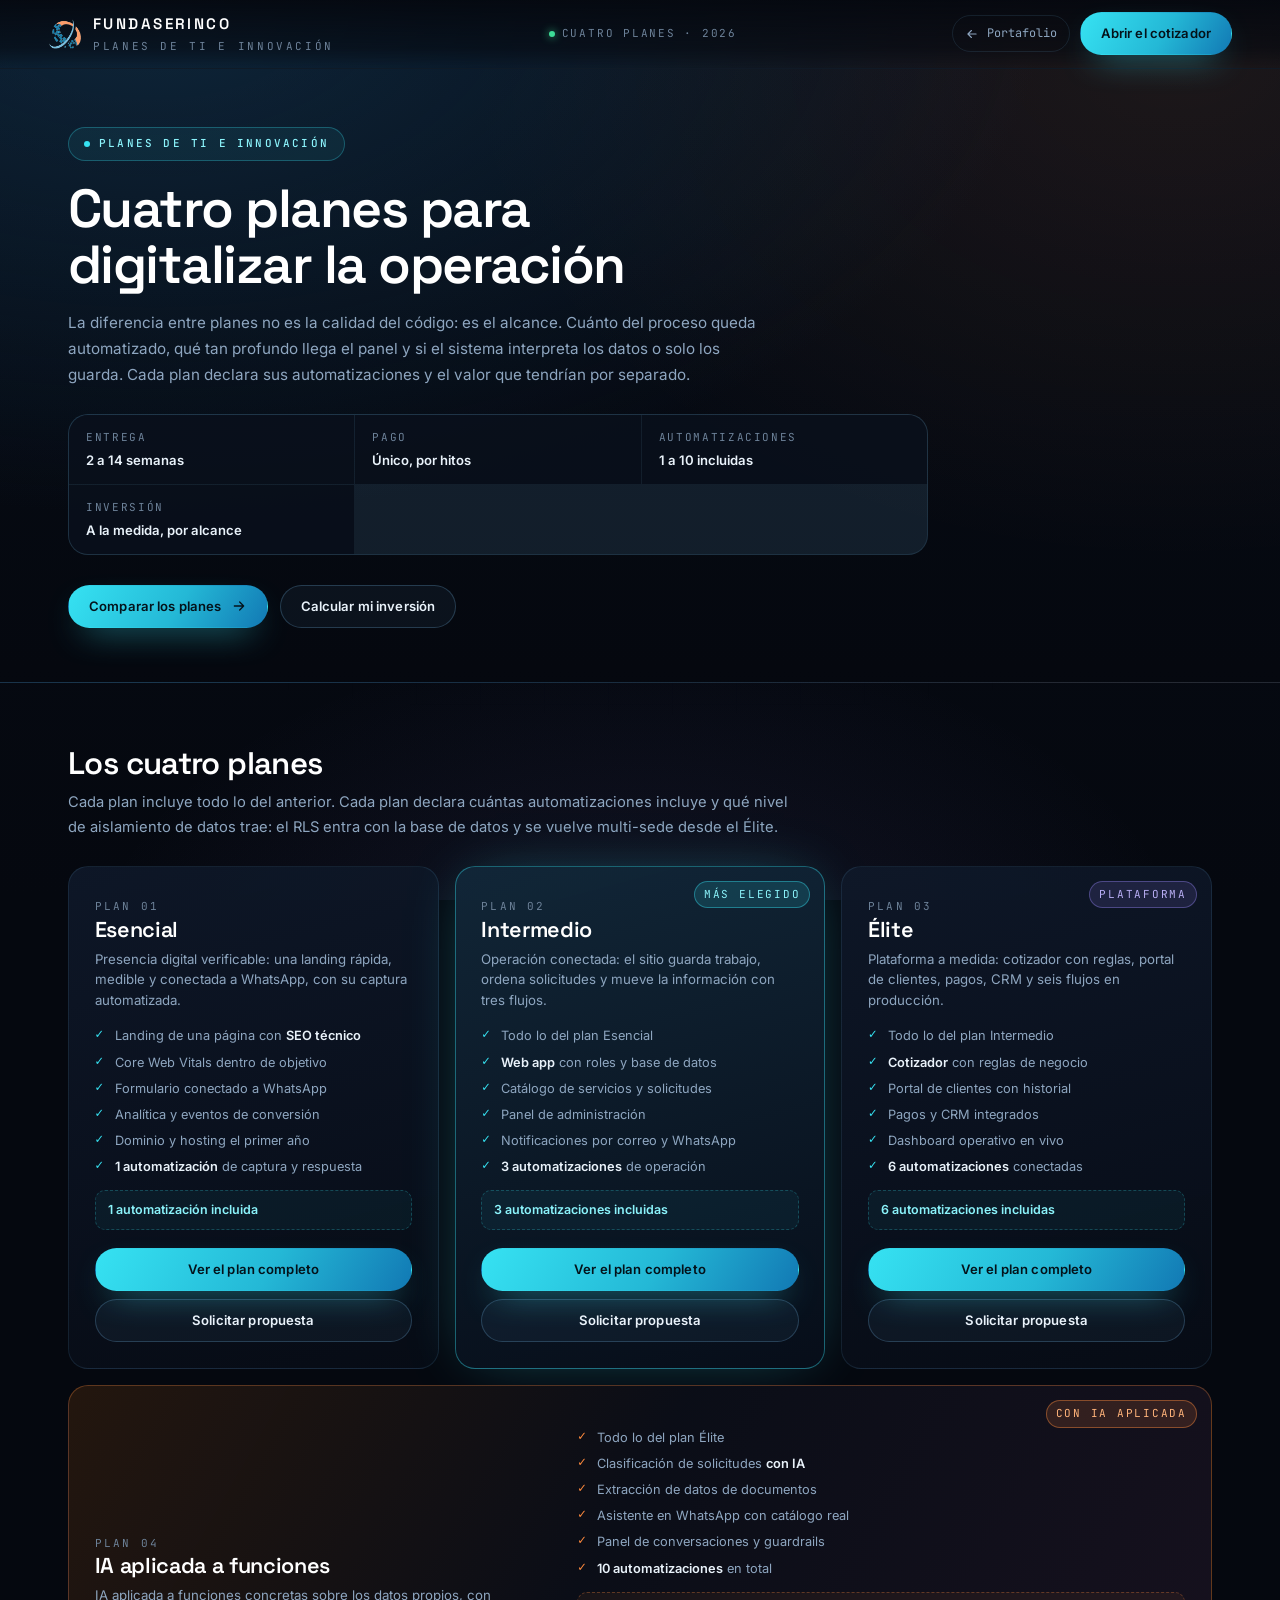
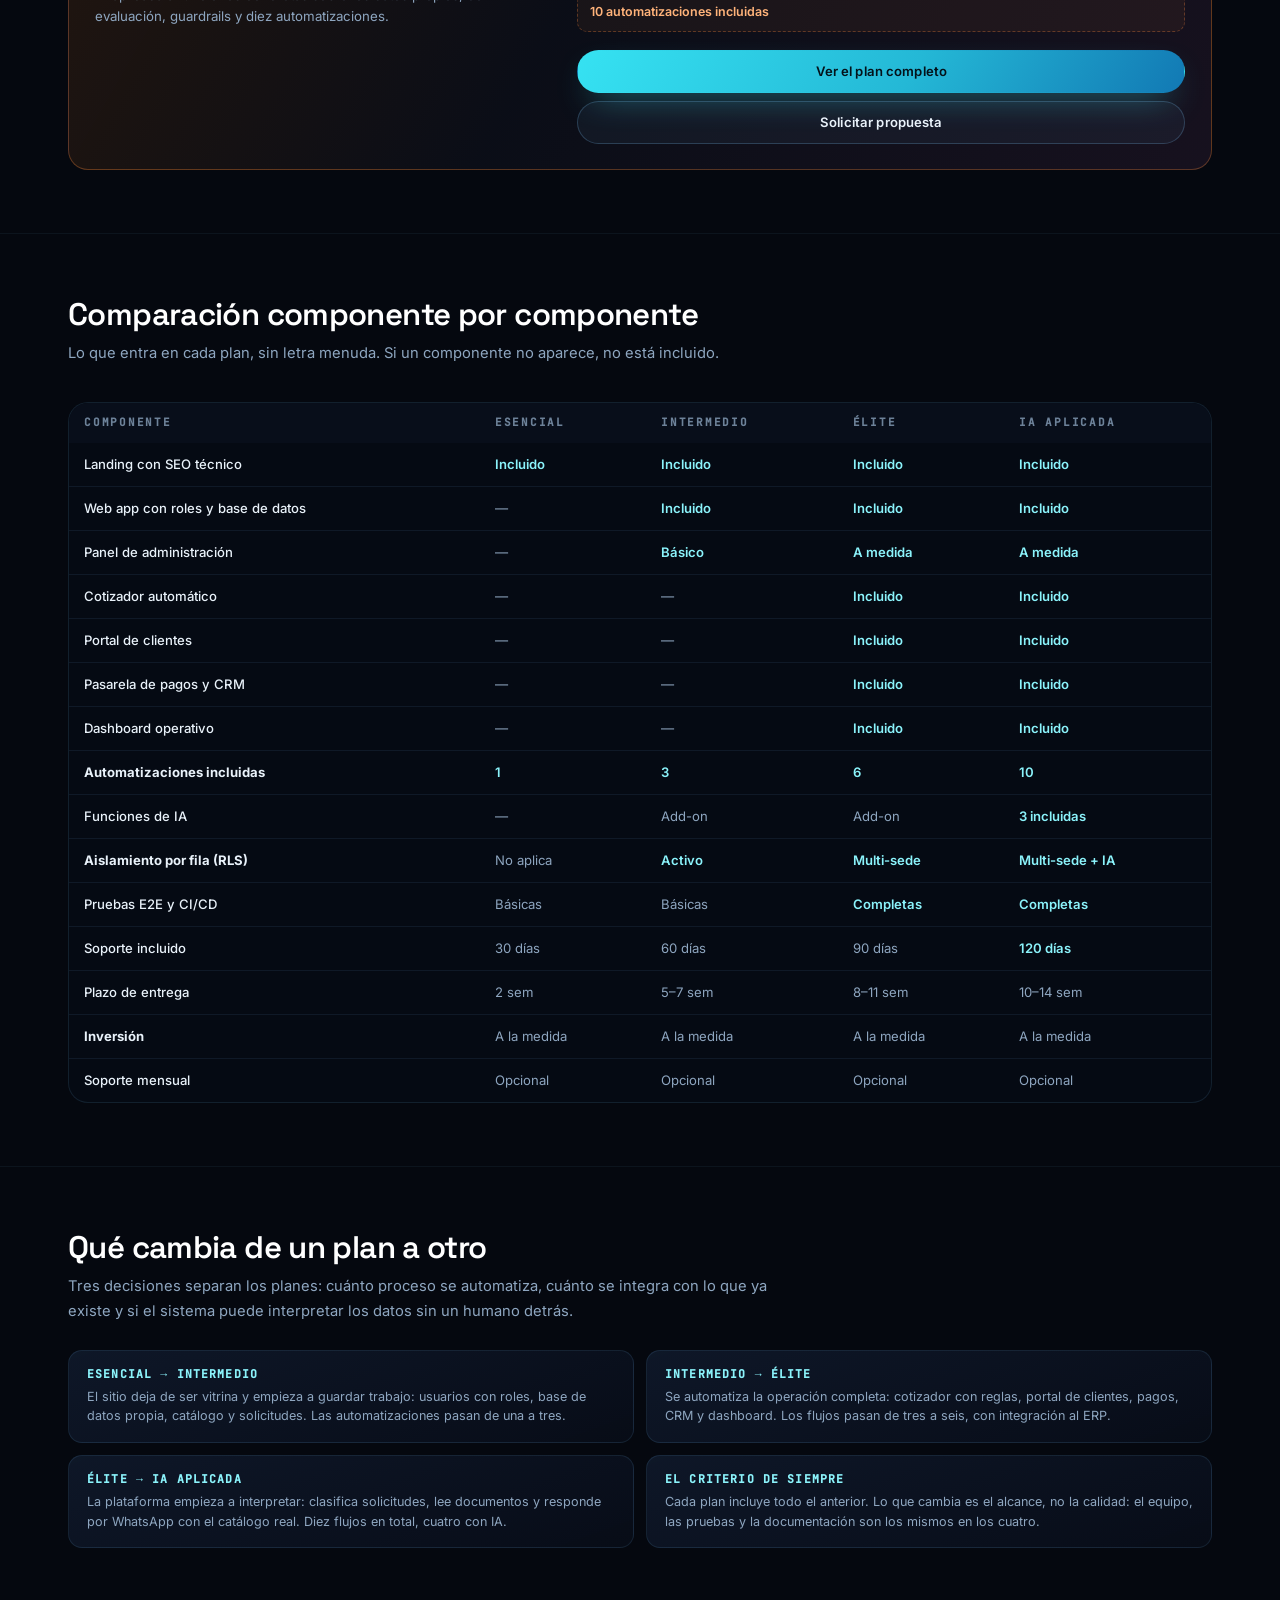
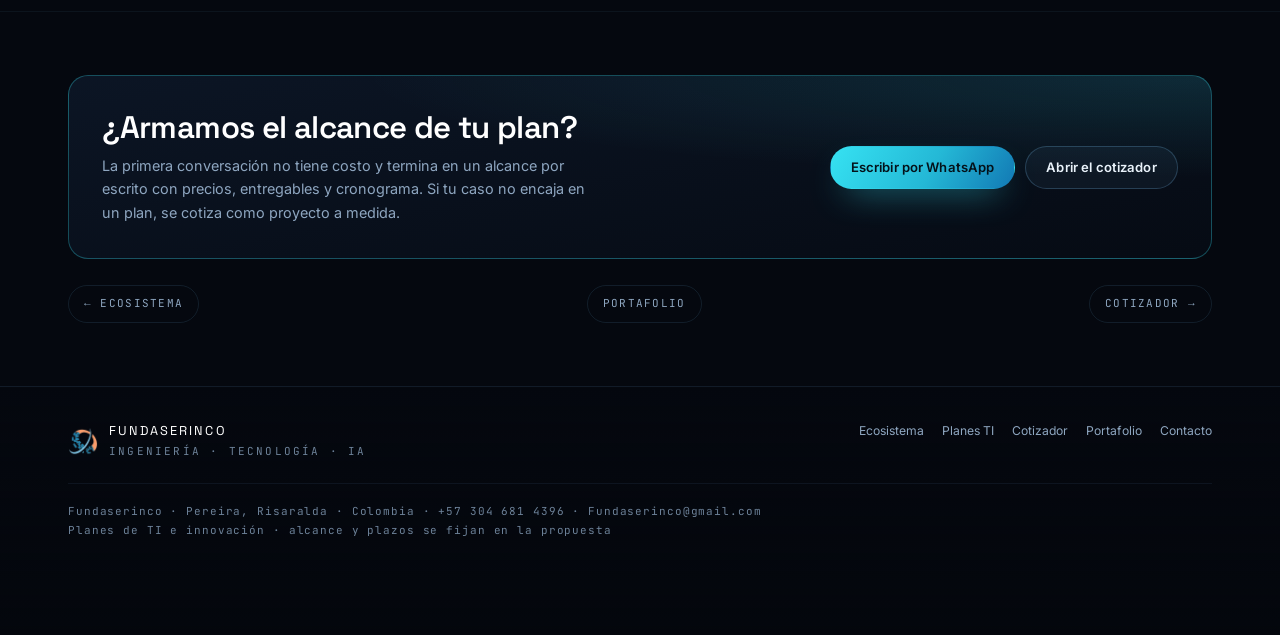
==== commit 386bc0e3: "Planes de TI sin precios - Se retiran los montos de las cuatro paginas de detalle y del indice: prec" ====
--- a/planes/index.html
+++ b/planes/index.html
@@ -4,7 +4,7 @@
 <meta charset="UTF-8">
 <meta name="viewport" content="width=device-width, initial-scale=1.0">
 <meta name="theme-color" content="#05080f">
-<meta name="description" content="Planes de TI de Fundaserinco: Esencial, Intermedio, Élite e IA aplicada a funciones. Alcance, precio, automatizaciones incluidas con su valor real y tabla comparativa componente por componente.">
+<meta name="description" content="Planes de TI de Fundaserinco: Esencial, Intermedio, Élite e IA aplicada a funciones. Alcance, plazos, automatizaciones incluidas y tabla comparativa componente por componente.">
 <link rel="icon" type="image/png" sizes="32x32" href="../assets/img/brand/logo-simbolo-128.png">
 <link rel="apple-touch-icon" href="../assets/img/brand/logo-simbolo-180.png">
 <title>Planes de TI e innovación · Fundaserinco</title>
@@ -12,14 +12,14 @@
 <meta property="og:site_name" content="Fundaserinco">
 <meta property="og:locale" content="es_CO">
 <meta property="og:title" content="Planes de TI e innovación · Fundaserinco">
-<meta property="og:description" content="Esencial, Intermedio, Élite e IA aplicada a funciones. Automatizaciones incluidas con su valor de mercado y comparación componente por componente.">
+<meta property="og:description" content="Esencial, Intermedio, Élite e IA aplicada a funciones. Automatizaciones incluidas y comparación componente por componente.">
 <meta property="og:image" content="../assets/img/og/planes.jpg">
 <meta property="og:image:width" content="1200">
 <meta property="og:image:height" content="630">
 <meta property="og:image:type" content="image/jpeg">
 <meta name="twitter:card" content="summary_large_image">
 <meta name="twitter:title" content="Planes de TI e innovación · Fundaserinco">
-<meta name="twitter:description" content="Esencial, Intermedio, Élite e IA aplicada a funciones. Automatizaciones incluidas con su valor de mercado y comparación componente por componente.">
+<meta name="twitter:description" content="Esencial, Intermedio, Élite e IA aplicada a funciones. Automatizaciones incluidas y comparación componente por componente.">
 <meta name="twitter:image" content="../assets/img/og/planes.jpg">
 
 <link rel="preload" href="../assets/fonts/inter-latin.woff2" as="font" type="font/woff2" crossorigin>
@@ -29,7 +29,7 @@
 <script>document.documentElement.classList.remove("no-js");</script>
 <link rel="stylesheet" href="../css/styles.css?v=20261122a">
 <link rel="stylesheet" href="../css/detalle.css?v=20261122a">
-<link rel="stylesheet" href="../css/plan-ti.css?v=20261122c">
+<link rel="stylesheet" href="../css/plan-ti.css?v=20261122f">
 </head>
 <body class="detalle">
 
@@ -58,7 +58,7 @@
         <div><span>Entrega</span><b>2 a 14 semanas</b></div>
         <div><span>Pago</span><b>Único, por hitos</b></div>
         <div><span>Automatizaciones</span><b>1 a 10 incluidas</b></div>
-        <div><span>Mantenimiento</span><b>Desde $390.000 / mes</b></div>
+        <div><span>Inversión</span><b>A la medida, por alcance</b></div>
       </div>
       <div class="scene-actions">
         <a class="btn btn-primary" href="#planes">Comparar los planes
@@ -72,7 +72,7 @@
   <section class="det-sec" id="planes">
     <div class="wrap">
       <h2>Los cuatro planes</h2>
-      <p class="det-sub">Cada plan incluye todo lo del anterior. La columna de automatizaciones dice cuántos flujos entran y cuánto costarían contratados por separado: es la parte del plan que más rápido se paga sola. La seguridad escala igual: el aislamiento de datos por fila entra con la base de datos y se vuelve multi-sede desde el Élite.</p>
+      <p class="det-sub">Cada plan incluye todo lo del anterior. Cada plan declara cuántas automatizaciones incluye y qué nivel de aislamiento de datos trae: el RLS entra con la base de datos y se vuelve multi-sede desde el Élite.</p>
 
       <div class="plans">
         <article class="plan">
@@ -81,7 +81,6 @@
             <span class="plan-kicker">Plan 01</span>
             <h3><a href="esencial.html">Esencial</a></h3>
             <p class="p-desc">Presencia digital verificable: una landing rápida, medible y conectada a WhatsApp, con su captura automatizada.</p>
-            <div class="plan-price">$3.900.000<small>USD 1.147 · pago único</small></div>
             <ul>
               <li>Landing de una página con <b>SEO técnico</b></li>
               <li>Core Web Vitals dentro de objetivo</li>
@@ -91,12 +90,11 @@
               <li><b>1 automatización</b> de captura y respuesta</li>
             </ul>
             <div class="plan-auto">
-              <b>1 automatización</b>
-              <span>valor por separado $650.000</span>
-            </div>
-            <div class="p-cta">
-              <a class="btn btn-ghost" href="esencial.html">Ver el plan completo</a>
-              <a class="btn btn-primary" href="cotizador.html#plan-esencial">Cotizar este plan</a>
+              <b>1 automatización incluida</b>
+            </div>
+            <div class="p-cta">
+              <a class="btn btn-primary" href="esencial.html">Ver el plan completo</a>
+              <a class="btn btn-ghost" href="https://wa.me/573046814396?text=Hola%2C%20quiero%20una%20propuesta%20del%20plan%20Esencial" target="_blank" rel="noopener">Solicitar propuesta</a>
             </div>
           </div>
         </article>
@@ -107,7 +105,6 @@
             <span class="plan-kicker">Plan 02</span>
             <h3><a href="intermedio.html">Intermedio</a></h3>
             <p class="p-desc">Operación conectada: el sitio guarda trabajo, ordena solicitudes y mueve la información con tres flujos.</p>
-            <div class="plan-price">$8.900.000<small>USD 2.618 · pago único</small></div>
             <ul>
               <li>Todo lo del plan Esencial</li>
               <li><b>Web app</b> con roles y base de datos</li>
@@ -117,12 +114,11 @@
               <li><b>3 automatizaciones</b> de operación</li>
             </ul>
             <div class="plan-auto">
-              <b>3 automatizaciones</b>
-              <span>valor por separado $3.050.000</span>
-            </div>
-            <div class="p-cta">
-              <a class="btn btn-ghost" href="intermedio.html">Ver el plan completo</a>
-              <a class="btn btn-primary" href="cotizador.html#plan-intermedio">Cotizar este plan</a>
+              <b>3 automatizaciones incluidas</b>
+            </div>
+            <div class="p-cta">
+              <a class="btn btn-primary" href="intermedio.html">Ver el plan completo</a>
+              <a class="btn btn-ghost" href="https://wa.me/573046814396?text=Hola%2C%20quiero%20una%20propuesta%20del%20plan%20Intermedio" target="_blank" rel="noopener">Solicitar propuesta</a>
             </div>
           </div>
         </article>
@@ -133,7 +129,6 @@
             <span class="plan-kicker">Plan 03</span>
             <h3><a href="elite.html">Élite</a></h3>
             <p class="p-desc">Plataforma a medida: cotizador con reglas, portal de clientes, pagos, CRM y seis flujos en producción.</p>
-            <div class="plan-price">$16.900.000<small>USD 4.971 · pago único</small></div>
             <ul>
               <li>Todo lo del plan Intermedio</li>
               <li><b>Cotizador</b> con reglas de negocio</li>
@@ -143,12 +138,11 @@
               <li><b>6 automatizaciones</b> conectadas</li>
             </ul>
             <div class="plan-auto">
-              <b>6 automatizaciones</b>
-              <span>valor por separado $7.500.000</span>
-            </div>
-            <div class="p-cta">
-              <a class="btn btn-ghost" href="elite.html">Ver el plan completo</a>
-              <a class="btn btn-primary" href="cotizador.html#plan-elite">Cotizar este plan</a>
+              <b>6 automatizaciones incluidas</b>
+            </div>
+            <div class="p-cta">
+              <a class="btn btn-primary" href="elite.html">Ver el plan completo</a>
+              <a class="btn btn-ghost" href="https://wa.me/573046814396?text=Hola%2C%20quiero%20una%20propuesta%20del%20plan%20Élite" target="_blank" rel="noopener">Solicitar propuesta</a>
             </div>
           </div>
         </article>
@@ -159,7 +153,6 @@
             <span class="plan-kicker">Plan 04</span>
             <h3><a href="ia-aplicada.html">IA aplicada a funciones</a></h3>
             <p class="p-desc">IA aplicada a funciones concretas sobre los datos propios, con evaluación, guardrails y diez automatizaciones.</p>
-            <div class="plan-price">$27.900.000<small>USD 8.206 · pago único</small></div>
           </div>
           <div>
             <ul>
@@ -171,12 +164,11 @@
               <li><b>10 automatizaciones</b> en total</li>
             </ul>
             <div class="plan-auto">
-              <b>10 automatizaciones</b>
-              <span>valor por separado $17.000.000</span>
-            </div>
-            <div class="p-cta">
-              <a class="btn btn-ghost" href="ia-aplicada.html">Ver el plan completo</a>
-              <a class="btn btn-primary" href="cotizador.html#plan-ia-aplicada">Cotizar este plan</a>
+              <b>10 automatizaciones incluidas</b>
+            </div>
+            <div class="p-cta">
+              <a class="btn btn-primary" href="ia-aplicada.html">Ver el plan completo</a>
+              <a class="btn btn-ghost" href="https://wa.me/573046814396?text=Hola%2C%20quiero%20una%20propuesta%20del%20plan%20IA%20aplicada%20a%20funciones" target="_blank" rel="noopener">Solicitar propuesta</a>
             </div>
           </div>
         </article>
@@ -203,14 +195,13 @@
             <tr><th scope="row">Pasarela de pagos y CRM</th><td>—</td><td>—</td><td><b>Incluido</b></td><td><b>Incluido</b></td></tr>
             <tr><th scope="row">Dashboard operativo</th><td>—</td><td>—</td><td><b>Incluido</b></td><td><b>Incluido</b></td></tr>
             <tr><th scope="row"><b>Automatizaciones incluidas</b></th><td><b>1</b></td><td><b>3</b></td><td><b>6</b></td><td><b>10</b></td></tr>
-            <tr><th scope="row"><b>Valor de esas automatizaciones</b></th><td><b>$650.000</b></td><td><b>$3.050.000</b></td><td><b>$7.500.000</b></td><td><b>$17.000.000</b></td></tr>
             <tr><th scope="row">Funciones de IA</th><td>—</td><td>Add-on</td><td>Add-on</td><td><b>3 incluidas</b></td></tr>
             <tr><th scope="row"><b>Aislamiento por fila (RLS)</b></th><td>No aplica</td><td><b>Activo</b></td><td><b>Multi-sede</b></td><td><b>Multi-sede + IA</b></td></tr>
             <tr><th scope="row">Pruebas E2E y CI/CD</th><td>Básicas</td><td>Básicas</td><td><b>Completas</b></td><td><b>Completas</b></td></tr>
             <tr><th scope="row">Soporte incluido</th><td>30 días</td><td>60 días</td><td>90 días</td><td><b>120 días</b></td></tr>
             <tr><th scope="row">Plazo de entrega</th><td>2 sem</td><td>5–7 sem</td><td>8–11 sem</td><td>10–14 sem</td></tr>
-            <tr><th scope="row"><b>Inversión · pago único</b></th><td><b>$3.900.000</b></td><td><b>$8.900.000</b></td><td><b>$16.900.000</b></td><td><b>$27.900.000</b></td></tr>
-            <tr><th scope="row">Mantenimiento mensual</th><td>$390.000</td><td>$790.000</td><td>$1.290.000</td><td>$2.190.000</td></tr>
+            <tr><th scope="row"><b>Inversión</b></th><td>A la medida</td><td>A la medida</td><td>A la medida</td><td>A la medida</td></tr>
+            <tr><th scope="row">Soporte mensual</th><td>Opcional</td><td>Opcional</td><td>Opcional</td><td>Opcional</td></tr>
           </tbody>
         </table>
       </div>
@@ -280,7 +271,7 @@
       </nav>
     </div>
     <p class="fine">Fundaserinco · Pereira, Risaralda · Colombia · +57 304 681 4396 · Fundaserinco@gmail.com<br>
-      Planes de TI e innovación · valores vigentes a 2026 · referencia USD a TRM 3.400 · el alcance definitivo se fija en la propuesta</p>
+      Planes de TI e innovación · alcance y plazos se fijan en la propuesta</p>
   </div>
 </footer>
 
--- a/css/styles.css
+++ b/css/styles.css
@@ -315,12 +315,15 @@
   position:relative;
   min-height:100vh;min-height:100svh;
   display:flex;align-items:center;
-  overflow:hidden;
+  /* el recorte del video va en .scene-stage: si el texto crece (pantallas
+     bajas o en horizontal), la sección crece y el contenido no se corta */
+  overflow:visible;
   padding-top:var(--bar-h);
 }
 .scene-stage{
   position:absolute;inset:0;z-index:0;
   display:grid;place-items:center;
+  overflow:hidden;
 }
 .scene-media{position:absolute;inset:0;background:#04070d;overflow:hidden}
 .scene-video{
@@ -1555,6 +1558,25 @@
   .hstat{padding:14px 16px}
 }
 
+/* Móvil y tablet en horizontal: el hero no cabe centrado, así que se apoya
+   arriba y se comprime el ritmo vertical en lugar de recortar el texto. */
+@media (max-height:680px){
+  .scene{align-items:flex-start}
+  .scene-content{padding-top:12px;padding-bottom:24px}
+  .scene-content h1{font-size:clamp(1.45rem,3.6vw,2.15rem);margin:10px 0 10px}
+  .scene-content .lead{font-size:.85rem;line-height:1.52}
+  .scene-actions{margin-top:14px;gap:8px}
+  .hero-stats{margin-top:16px}
+  .hstat{padding:11px 13px}
+  .scene-badge{font-size:.62rem}
+}
+
+/* Puntos del deck: más área de toque donde hay dedo y sitio de sobra */
+@media (pointer:coarse) and (min-height:700px){
+  .deck-dots{gap:3px}
+  .deck-dot{min-height:30px;padding:0 12px}
+}
+
 /* ---------- 20. MOVIMIENTO REDUCIDO ---------- */
 @media (prefers-reduced-motion:reduce){
   *,*::before,*::after{
--- a/css/plan-ti.css
+++ b/css/plan-ti.css
@@ -194,7 +194,7 @@
 
 .ladder-row {
   display: grid;
-  grid-template-columns: 128px minmax(0, 1fr) auto;
+  grid-template-columns: 128px minmax(0, 1fr);
   gap: 16px;
   align-items: center;
   padding: 14px 17px;
@@ -235,12 +235,12 @@
 
 @media (max-width: 700px) {
   .ladder-row {
-    grid-template-columns: minmax(0, 1fr) auto;
-    gap: 6px 12px;
+    grid-template-columns: minmax(0, 1fr);
+    gap: 4px;
   }
 
   .ladder-row .l-step {
-    grid-column: 1 / -1;
+    grid-column: auto;
   }
 }
 
@@ -626,9 +626,17 @@
 }
 .mock-foot b{color:var(--accent,#36e2f2);font-weight:600}
 
+/* ---------- maquetas animadas ----------
+   Cada maqueta corre su propio ciclo (--mk-c) y todos sus elementos usan
+   porcentajes absolutos de ese ciclo: así el reinicio queda sincronizado y
+   la escena se puede leer de principio a fin sin saltos. */
+
+.mk-site-body{padding:14px;display:grid;gap:12px;--mk-c:7s}
+.mk-panel-body{--mk-c:7s}
+.mk-quote-body{--mk-c:7s}
+.mk-chat-body{--mk-c:9s}
+
 /* ---------- 01 · landing ---------- */
-
-.mk-site-body{padding:14px;display:grid;gap:12px}
 
 .mk-bar{display:flex;align-items:center;gap:6px}
 .mk-bar span{height:5px;border-radius:3px;background:rgba(112,176,224,.16);width:26px}
@@ -636,54 +644,104 @@
 .mk-bar span:last-child{margin-left:auto;width:38px;height:14px;border-radius:5px;background:rgba(54,226,242,.16)}
 
 .mk-hero{
+  position:relative;overflow:hidden;
   display:grid;gap:7px;padding:14px 12px;border-radius:12px;
   background:radial-gradient(90% 120% at 0% 0%,rgba(54,226,242,.1),transparent 60%),rgba(4,8,15,.5);
   border:1px solid rgba(112,176,224,.12);
-  position:relative;overflow:hidden;
 }
 .mk-hero::after{
   content:"";position:absolute;inset:0;
-  background:linear-gradient(100deg,transparent 40%,rgba(54,226,242,.14) 50%,transparent 60%);
+  background:linear-gradient(100deg,transparent 40%,rgba(54,226,242,.16) 50%,transparent 60%);
   transform:translateX(-120%);
-  animation:mkScan 5.6s ease-in-out infinite;
-}
-@keyframes mkScan{0%,62%{transform:translateX(-120%)}88%,100%{transform:translateX(120%)}}
+  animation:mkScan var(--mk-c) ease-in-out infinite;
+}
+@keyframes mkScan{0%{transform:translateX(-120%)}38%,100%{transform:translateX(120%)}}
 
 .mk-h1{height:9px;border-radius:4px;background:rgba(214,232,248,.72);width:82%}
 .mk-h1.short{width:56%}
 .mk-p{height:5px;border-radius:3px;background:rgba(112,176,224,.24);width:90%}
 .mk-p.short{width:64%}
+
+.mk-h1,.mk-p{animation:mkLine var(--mk-c) ease both infinite}
+.mk-h1.short{animation-delay:0s}
+.mk-p{animation-delay:0s}
+@keyframes mkLine{
+  0%,3%{opacity:0;transform:translateY(4px)}
+  9%,90%{opacity:1;transform:none}
+  97%,100%{opacity:0;transform:none}
+}
 
 .mk-btn{
   justify-self:start;margin-top:5px;
   font-family:var(--mono);font-size:.6rem;letter-spacing:.08em;text-transform:uppercase;
   padding:6px 11px;border-radius:6px;color:#04121a;font-weight:700;
   background:var(--accent,#36e2f2);
-  animation:mkPulse 2.8s ease-in-out infinite;
-}
-@keyframes mkPulse{0%,100%{box-shadow:0 0 0 0 rgba(54,226,242,.42)}55%{box-shadow:0 0 0 9px rgba(54,226,242,0)}}
+  animation:mkBtn var(--mk-c) ease-in-out infinite;
+}
+@keyframes mkBtn{
+  0%,10%{opacity:0;transform:translateY(5px);box-shadow:0 0 0 0 rgba(54,226,242,0)}
+  16%,80%{opacity:1;transform:none;box-shadow:0 0 0 0 rgba(54,226,242,.45)}
+  28%,52%{box-shadow:0 0 0 9px rgba(54,226,242,0)}
+  92%,100%{opacity:0;transform:none}
+}
 
 .mk-cards{display:grid;grid-template-columns:repeat(3,1fr);gap:8px}
 .mk-cards i{
   height:38px;border-radius:9px;
   border:1px solid rgba(112,176,224,.14);
   background:rgba(255,255,255,.025);
-  animation:mkRise 5.6s ease-in-out infinite;
-}
-.mk-cards i:nth-child(2){animation-delay:.18s}
-.mk-cards i:nth-child(3){animation-delay:.36s}
-@keyframes mkRise{0%,20%{opacity:.35;transform:translateY(6px)}40%,100%{opacity:1;transform:none}}
+}
+.mk-cards i:nth-child(1){animation:mkRise var(--mk-c) ease-in-out infinite}
+.mk-cards i:nth-child(2){animation:mkRise var(--mk-c) ease-in-out infinite}
+.mk-cards i:nth-child(3){animation:mkRise var(--mk-c) ease-in-out infinite}
+@keyframes mkRise{
+  0%,14%{opacity:0;transform:translateY(7px)}
+  22%,78%{opacity:1;transform:none}
+  90%,100%{opacity:0;transform:none}
+}
+
+/* aviso de captura */
+.mk-toast{
+  justify-self:start;
+  display:inline-flex;align-items:center;gap:6px;
+  padding:6px 10px;border-radius:8px;
+  font-family:var(--mono);font-size:.6rem;letter-spacing:.04em;
+  color:#c9f7d8;border:1px solid rgba(111,192,143,.45);background:rgba(111,192,143,.12);
+  animation:mkToast var(--mk-c) ease-in-out infinite;
+}
+.mk-toast::before{
+  content:"";width:6px;height:6px;border-radius:50%;
+  background:#6fc08f;box-shadow:0 0 8px rgba(111,192,143,.9);
+}
+@keyframes mkToast{
+  0%,42%{opacity:0;transform:translateX(-8px)}
+  50%,82%{opacity:1;transform:none}
+  92%,100%{opacity:0;transform:none}
+}
 
 /* ---------- 02 · panel de administración ---------- */
 
 .mk-panel-body{display:grid;grid-template-columns:44px minmax(0,1fr);gap:12px;padding:14px}
-
-.mk-side{display:grid;gap:7px;align-content:start;padding-top:2px}
+.mk-panel-body .mk-toast{grid-column:1/-1}
+
+.mk-side{position:relative;display:grid;gap:7px;align-content:start;padding-top:2px}
 .mk-side span{
   height:22px;border-radius:7px;background:rgba(112,176,224,.1);
   border:1px solid rgba(112,176,224,.12);
 }
 .mk-side span.on{background:rgba(79,157,255,.22);border-color:rgba(79,157,255,.45)}
+.mk-side::after{
+  content:"";position:absolute;left:0;width:100%;height:22px;border-radius:7px;
+  background:rgba(79,157,255,.3);border:1px solid rgba(79,157,255,.55);
+  animation:mkCursor var(--mk-c) cubic-bezier(.5,0,.5,1) infinite;
+}
+@keyframes mkCursor{
+  0%,8%{top:2px;opacity:0}
+  16%,34%{top:2px;opacity:1}
+  44%,58%{top:31px;opacity:1}
+  68%,84%{top:60px;opacity:1}
+  92%,100%{opacity:0}
+}
 
 .mk-rows{display:grid;gap:7px}
 
@@ -694,10 +752,7 @@
   border:1px solid rgba(112,176,224,.12);
   background:rgba(255,255,255,.022);
 }
-.mk-row i{
-  width:16px;height:16px;border-radius:5px;
-  background:rgba(112,176,224,.18);
-}
+.mk-row i{width:16px;height:16px;border-radius:5px;background:rgba(112,176,224,.18)}
 .mk-row > span{height:6px;border-radius:3px;background:rgba(112,176,224,.3);width:78%}
 
 .mk-row b{
@@ -708,14 +763,14 @@
 .mk-row b.s2{color:#ffd27f;border:1px solid rgba(255,196,84,.42);background:rgba(255,196,84,.12)}
 .mk-row b.s3{color:#8fe0b0;border:1px solid rgba(111,192,143,.42);background:rgba(111,192,143,.12)}
 
-.mk-row:nth-child(2){animation:mkRowIn 6s ease-in-out infinite}
-.mk-row:nth-child(3){animation:mkRowIn 6s ease-in-out .35s infinite}
-.mk-row:nth-child(4){animation:mkRowIn 6s ease-in-out .7s infinite}
-@keyframes mkRowIn{
-  0%,18%{border-color:rgba(79,157,255,.12);background:rgba(255,255,255,.022)}
-  32%,58%{border-color:rgba(79,157,255,.42);background:rgba(79,157,255,.09)}
-  78%,100%{border-color:rgba(112,176,224,.12);background:rgba(255,255,255,.022)}
-}
+.mk-row:nth-child(1){animation:mkRow1 var(--mk-c) ease-in-out infinite}
+.mk-row:nth-child(2){animation:mkRow2 var(--mk-c) ease-in-out infinite}
+.mk-row:nth-child(3){animation:mkRow3 var(--mk-c) ease-in-out infinite}
+.mk-row:nth-child(4){animation:mkRow4 var(--mk-c) ease-in-out infinite}
+@keyframes mkRow1{0%,10%{border-color:rgba(112,176,224,.12);background:rgba(255,255,255,.022)}20%,44%{border-color:rgba(79,157,255,.5);background:rgba(79,157,255,.1)}60%,100%{border-color:rgba(112,176,224,.12);background:rgba(255,255,255,.022)}}
+@keyframes mkRow2{0%,24%{border-color:rgba(112,176,224,.12);background:rgba(255,255,255,.022)}34%,58%{border-color:rgba(255,196,84,.45);background:rgba(255,196,84,.08)}72%,100%{border-color:rgba(112,176,224,.12);background:rgba(255,255,255,.022)}}
+@keyframes mkRow3{0%,40%{border-color:rgba(112,176,224,.12);background:rgba(255,255,255,.022)}50%,72%{border-color:rgba(111,192,143,.45);background:rgba(111,192,143,.08)}84%,100%{border-color:rgba(112,176,224,.12);background:rgba(255,255,255,.022)}}
+@keyframes mkRow4{0%,58%{border-color:rgba(112,176,224,.12);background:rgba(255,255,255,.022)}66%,84%{border-color:rgba(79,157,255,.5);background:rgba(79,157,255,.1)}94%,100%{border-color:rgba(112,176,224,.12);background:rgba(255,255,255,.022)}}
 
 /* ---------- 03 · cotizador ---------- */
 
@@ -730,14 +785,40 @@
 .mk-line span{height:6px;border-radius:3px;background:rgba(112,176,224,.3);width:52%}
 .mk-line b{font-family:var(--mono);font-size:.68rem;color:#dbe7f5;font-variant-numeric:tabular-nums}
 
+.mk-line:nth-child(1){animation:mkItem1 var(--mk-c) ease both infinite}
+.mk-line:nth-child(2){animation:mkItem2 var(--mk-c) ease both infinite}
+.mk-line:nth-child(3){animation:mkItem3 var(--mk-c) ease both infinite}
+@keyframes mkItem1{
+  0%,2%{opacity:0;transform:translateY(5px)}
+  8%,88%{opacity:1;transform:none}
+  96%,100%{opacity:0;transform:none}
+}
+@keyframes mkItem2{
+  0%,8%{opacity:0;transform:translateY(5px)}
+  14%,88%{opacity:1;transform:none}
+  96%,100%{opacity:0;transform:none}
+}
+@keyframes mkItem3{
+  0%,14%{opacity:0;transform:translateY(5px)}
+  20%,88%{opacity:1;transform:none}
+  96%,100%{opacity:0;transform:none}
+}
+
 .mk-total{
   display:flex;align-items:center;justify-content:space-between;gap:12px;
   padding:10px 11px;border-radius:9px;
   border:1px solid rgba(139,124,232,.32);
   background:rgba(139,124,232,.1);
+  animation:mkTotal var(--mk-c) ease-in-out infinite;
 }
 .mk-total span{font-family:var(--mono);font-size:.62rem;letter-spacing:.1em;text-transform:uppercase;color:#c9c0f5}
 .mk-total b{font-family:var(--display);font-size:1rem;color:#fff;font-variant-numeric:tabular-nums}
+@keyframes mkTotal{
+  0%,22%{opacity:.3;box-shadow:0 0 0 0 rgba(139,124,232,0)}
+  30%,84%{opacity:1;box-shadow:0 0 0 0 rgba(139,124,232,.42)}
+  44%,60%{box-shadow:0 0 0 8px rgba(139,124,232,0)}
+  94%,100%{opacity:.3}
+}
 
 .mk-kpi{
   display:grid;grid-template-columns:auto 1fr auto;align-items:center;gap:9px;
@@ -749,9 +830,14 @@
 .mk-kpi i::after{
   content:"";position:absolute;inset:0;width:var(--w,60%);border-radius:3px;
   background:linear-gradient(90deg,#8b7ce8,rgba(139,124,232,.35));
-  animation:mkGrow 5.2s ease-in-out infinite;
-}
-@keyframes mkGrow{0%,12%{width:0}45%,100%{width:var(--w,60%)}}
+  transform-origin:left center;
+  animation:mkGrow var(--mk-c) ease-in-out infinite;
+}
+@keyframes mkGrow{
+  0%,26%{transform:scaleX(0)}
+  46%,92%{transform:scaleX(1)}
+  100%{transform:scaleX(0)}
+}
 .mk-kpi b{font-family:var(--mono);font-size:.66rem;color:#c9c0f5}
 
 .mk-approve{
@@ -759,9 +845,29 @@
   font-family:var(--mono);font-size:.6rem;letter-spacing:.08em;text-transform:uppercase;
   padding:8px;border-radius:8px;font-weight:700;color:#0d0a1c;
   background:linear-gradient(90deg,#b9aef5,#8b7ce8);
-  animation:mkPulse2 4.4s ease-in-out infinite;
-}
-@keyframes mkPulse2{0%,100%{opacity:.86}50%{opacity:1}}
+  animation:mkApprove var(--mk-c) ease-in-out infinite;
+}
+@keyframes mkApprove{
+  0%,48%{opacity:.55}
+  56%,72%{opacity:1;box-shadow:0 0 0 0 rgba(139,124,232,.5)}
+  64%{box-shadow:0 0 0 10px rgba(139,124,232,0)}
+  94%,100%{opacity:.55}
+}
+
+/* confirmación de pedido */
+.mk-ok{
+  display:inline-flex;align-items:center;gap:6px;
+  justify-self:start;padding:6px 10px;border-radius:8px;
+  font-family:var(--mono);font-size:.6rem;letter-spacing:.04em;
+  color:#c9f7d8;border:1px solid rgba(111,192,143,.45);background:rgba(111,192,143,.12);
+  animation:mkOk var(--mk-c) ease-in-out infinite;
+}
+.mk-ok::before{content:"✓";color:#6fc08f;font-weight:700}
+@keyframes mkOk{
+  0%,64%{opacity:0;transform:translateY(5px)}
+  72%,90%{opacity:1;transform:none}
+  97%,100%{opacity:0;transform:none}
+}
 
 /* ---------- 04 · asistente ---------- */
 
@@ -774,29 +880,79 @@
 .mk-bubble.in{
   justify-self:start;border-bottom-left-radius:4px;
   background:rgba(255,255,255,.05);border:1px solid rgba(112,176,224,.14);color:#dbe7f5;
+  animation:mkBubble var(--mk-c) ease-in-out infinite;
 }
 .mk-bubble.out{
   justify-self:end;border-bottom-right-radius:4px;
   background:rgba(255,138,61,.14);border:1px solid rgba(255,138,61,.35);color:#ffe0c9;
-}
-.mk-bubble:nth-child(1){animation:mkSay .5s ease both}
-.mk-bubble:nth-child(2){animation:mkSay .5s ease .3s both}
-.mk-bubble:nth-child(3){animation:mkSay .5s ease .6s both}
-@keyframes mkSay{from{opacity:0;transform:translateY(6px)}to{opacity:1;transform:none}}
+  animation:mkBubbleOut var(--mk-c) ease-in-out infinite;
+}
+@keyframes mkBubble{
+  0%,3%{opacity:0;transform:translateY(7px) scale(.98)}
+  9%,88%{opacity:1;transform:none}
+  95%,100%{opacity:0;transform:none}
+}
+@keyframes mkBubbleOut{
+  0%,28%{opacity:0;transform:translateY(7px) scale(.98)}
+  34%,88%{opacity:1;transform:none}
+  95%,100%{opacity:0;transform:none}
+}
+
+/* la tercera burbuja entra más tarde que la primera */
+.mk-bubble.b3{
+  animation-name:mkBubbleLate;
+}
+@keyframes mkBubbleLate{
+  0%,46%{opacity:0;transform:translateY(7px) scale(.98)}
+  52%,88%{opacity:1;transform:none}
+  95%,100%{opacity:0;transform:none}
+}
+
+/* indicador de escritura */
+.mk-typing{
+  justify-self:start;
+  display:inline-flex;align-items:center;gap:4px;
+  padding:9px 12px;border-radius:12px;border-bottom-left-radius:4px;
+  background:rgba(255,255,255,.05);border:1px solid rgba(112,176,224,.14);
+  animation:mkTyping var(--mk-c) ease-in-out infinite;
+}
+.mk-typing i{
+  width:5px;height:5px;border-radius:50%;background:rgba(214,232,248,.65);
+  animation:mkDot 1.1s ease-in-out infinite;
+}
+.mk-typing i:nth-child(2){animation-delay:.15s}
+.mk-typing i:nth-child(3){animation-delay:.3s}
+@keyframes mkDot{0%,100%{opacity:.35;transform:translateY(0)}50%{opacity:1;transform:translateY(-3px)}}
+@keyframes mkTyping{
+  0%,12%{opacity:0;transform:translateY(6px)}
+  18%,30%{opacity:1;transform:none}
+  36%,100%{opacity:0;transform:none}
+}
 
 .mk-tag{
   display:flex;flex-wrap:wrap;align-items:center;gap:6px 8px;
   margin-top:4px;padding:8px 11px;border-radius:9px;
   border:1px dashed rgba(255,138,61,.36);background:rgba(255,138,61,.07);
   font-family:var(--mono);font-size:.6rem;letter-spacing:.05em;color:#ffd2b3;
+  animation:mkTag var(--mk-c) ease-in-out infinite;
 }
 .mk-tag b{color:#ff8a3d;letter-spacing:.1em;text-transform:uppercase}
 .mk-tag i{
   margin-left:auto;width:44px;height:4px;border-radius:3px;
   background:linear-gradient(90deg,#ff8a3d,rgba(255,138,61,.25));
-  animation:mkGrow2 4s ease-in-out infinite;
-}
-@keyframes mkGrow2{0%{width:0}40%,100%{width:44px}}
+  transform-origin:left center;
+  animation:mkTagBar var(--mk-c) ease-in-out infinite;
+}
+@keyframes mkTag{
+  0%,54%{opacity:0;transform:translateY(6px)}
+  62%,90%{opacity:1;transform:none}
+  97%,100%{opacity:0;transform:none}
+}
+@keyframes mkTagBar{
+  0%,58%{transform:scaleX(0)}
+  78%,92%{transform:scaleX(1)}
+  100%{transform:scaleX(0)}
+}
 
 /* ---------- banda de muestras ---------- */
 
@@ -846,9 +1002,12 @@
   .demo-visual{order:2}
 }
 
+@media (max-width:900px){
+  .smp-grid{grid-template-columns:minmax(0,1fr)}
+}
+
 @media (max-width:760px){
-  .smp-grid{grid-template-columns:minmax(0,1fr)}
-  .smp-img{width:96px}
+  .smp-img{width:104px}
 }
 
 @media (max-width:420px){
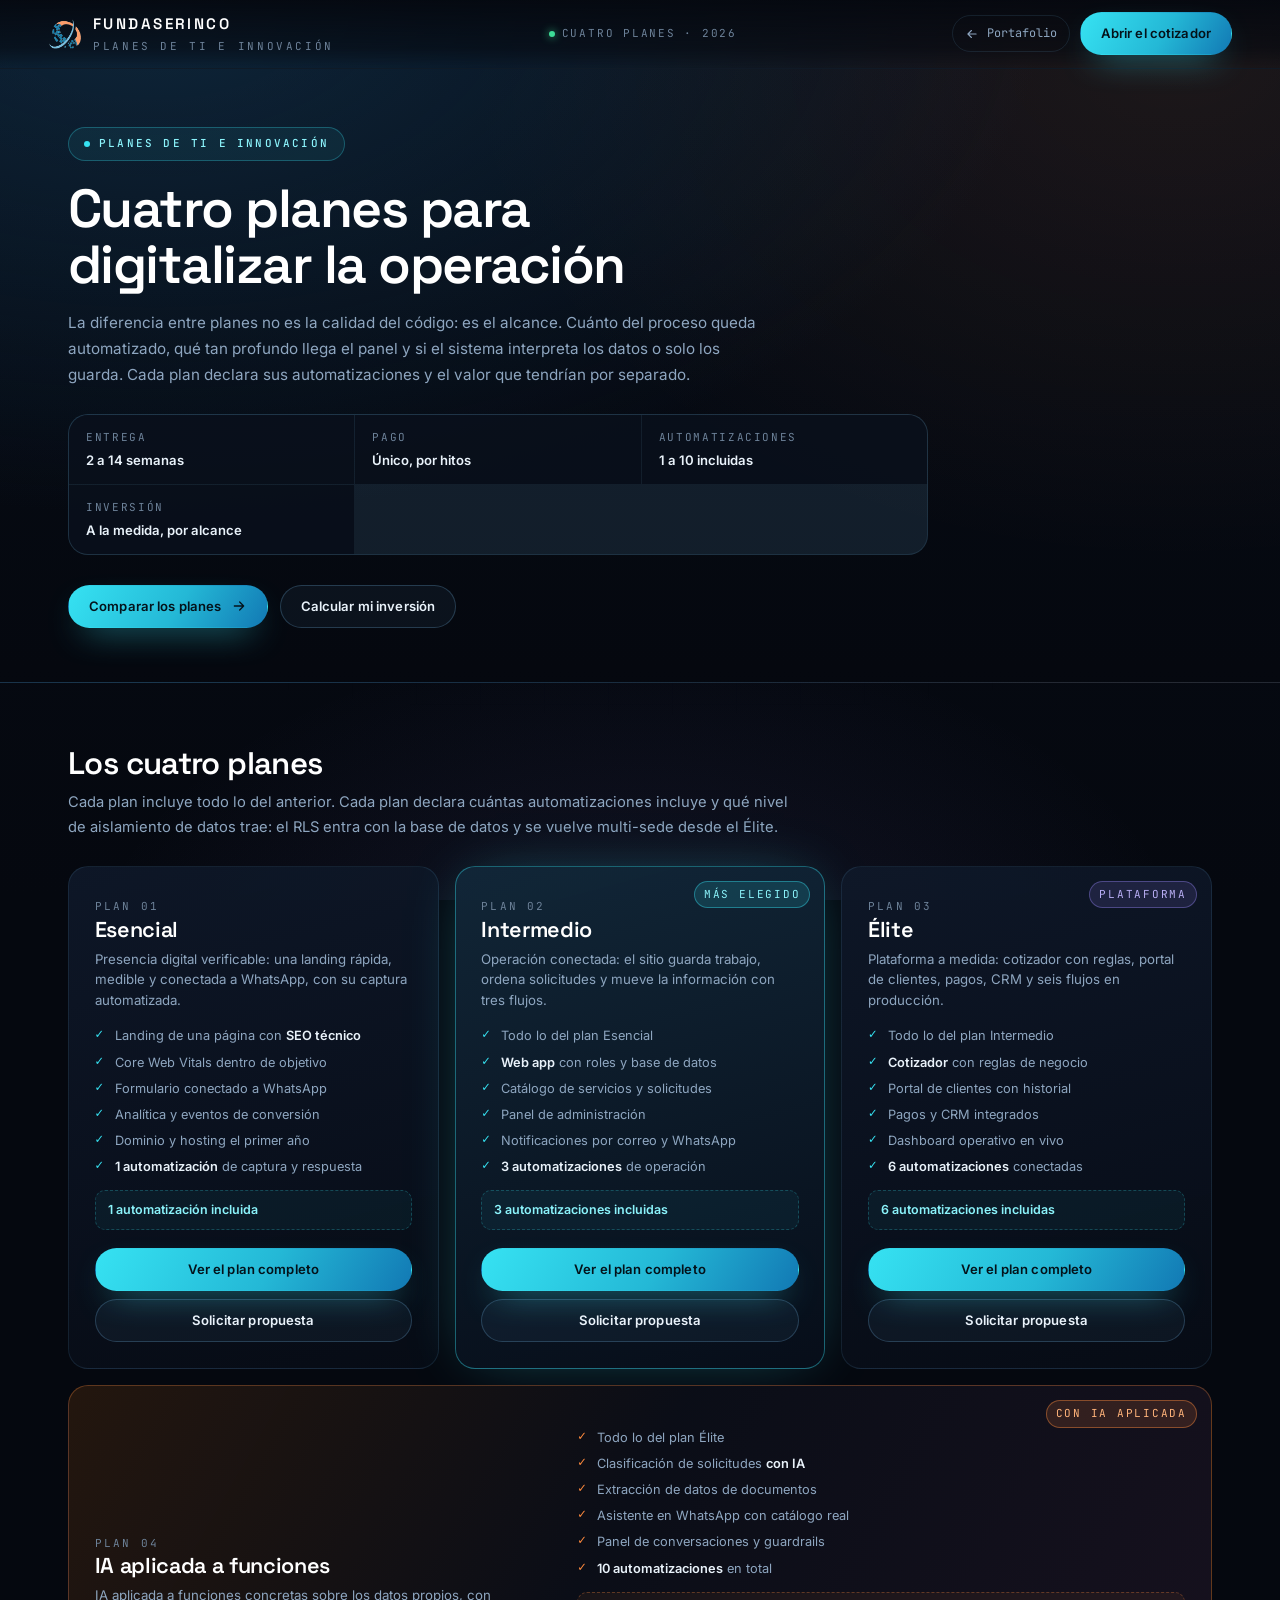
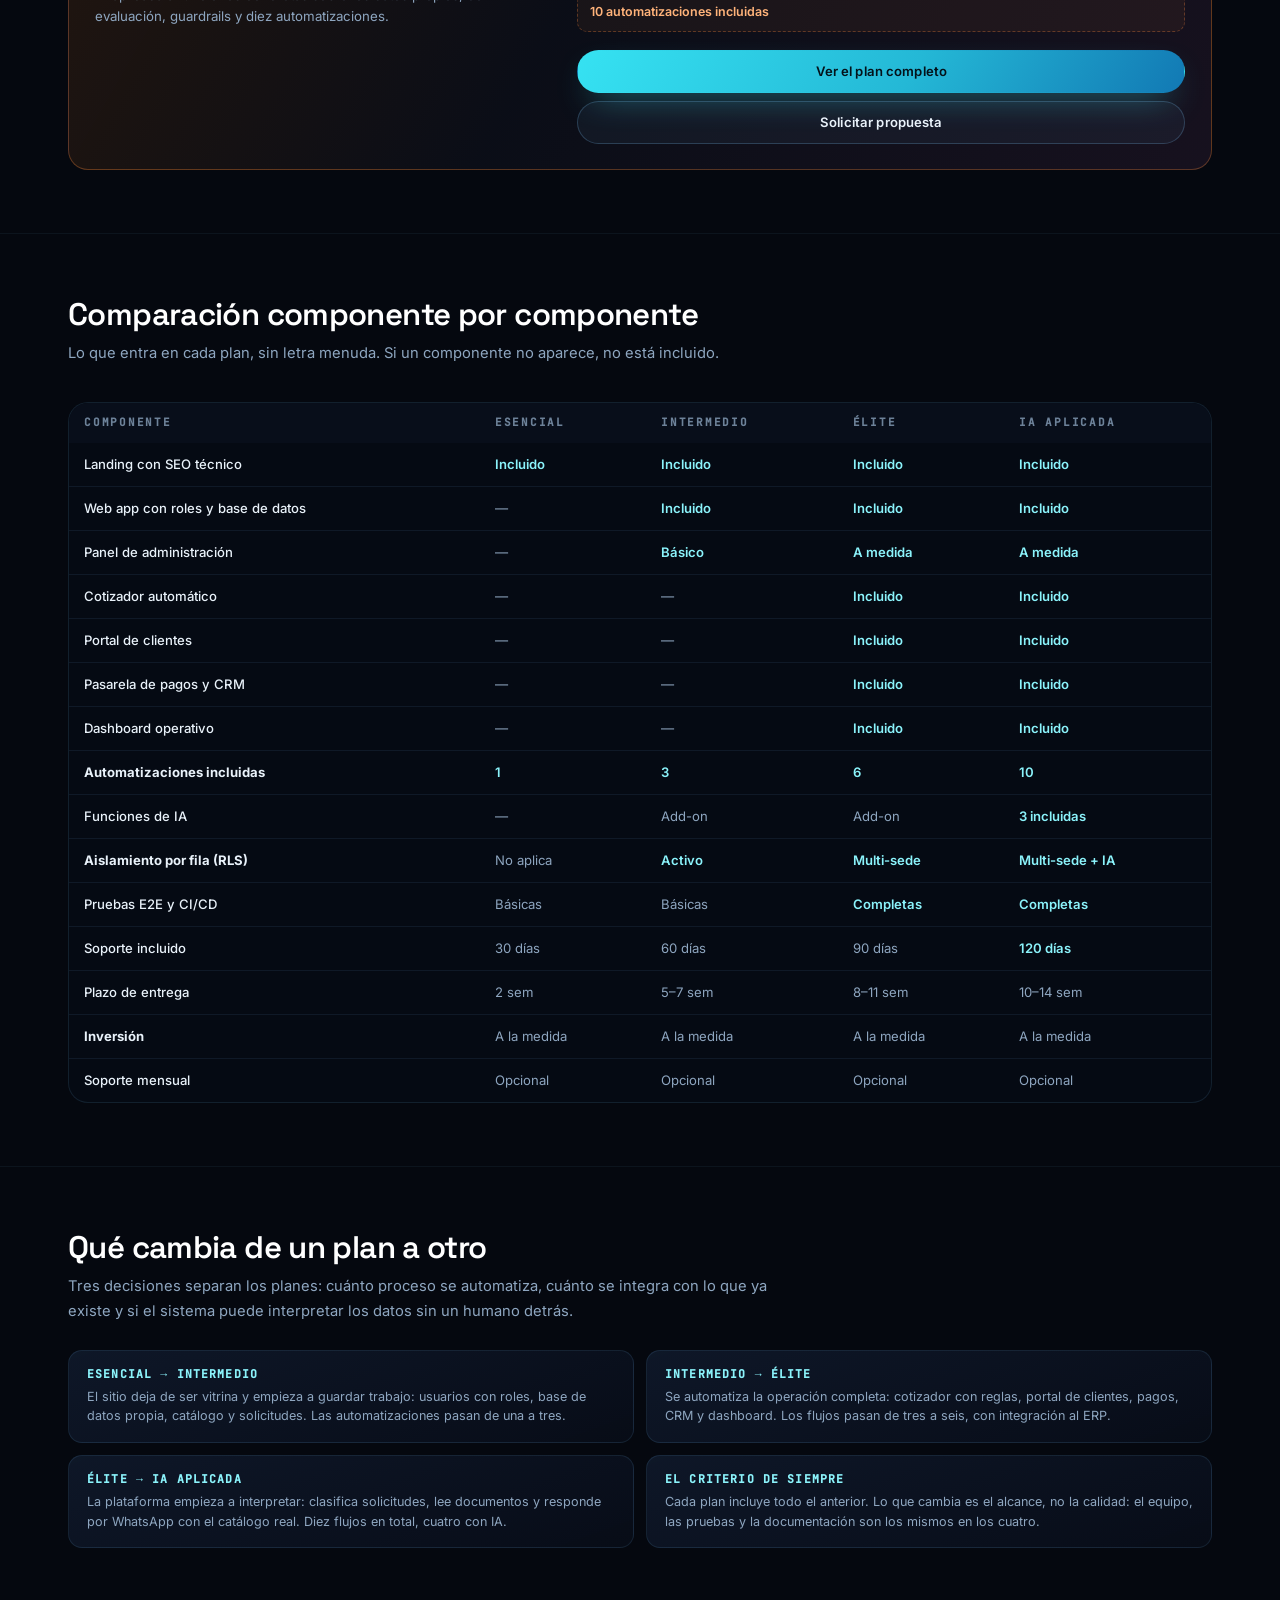
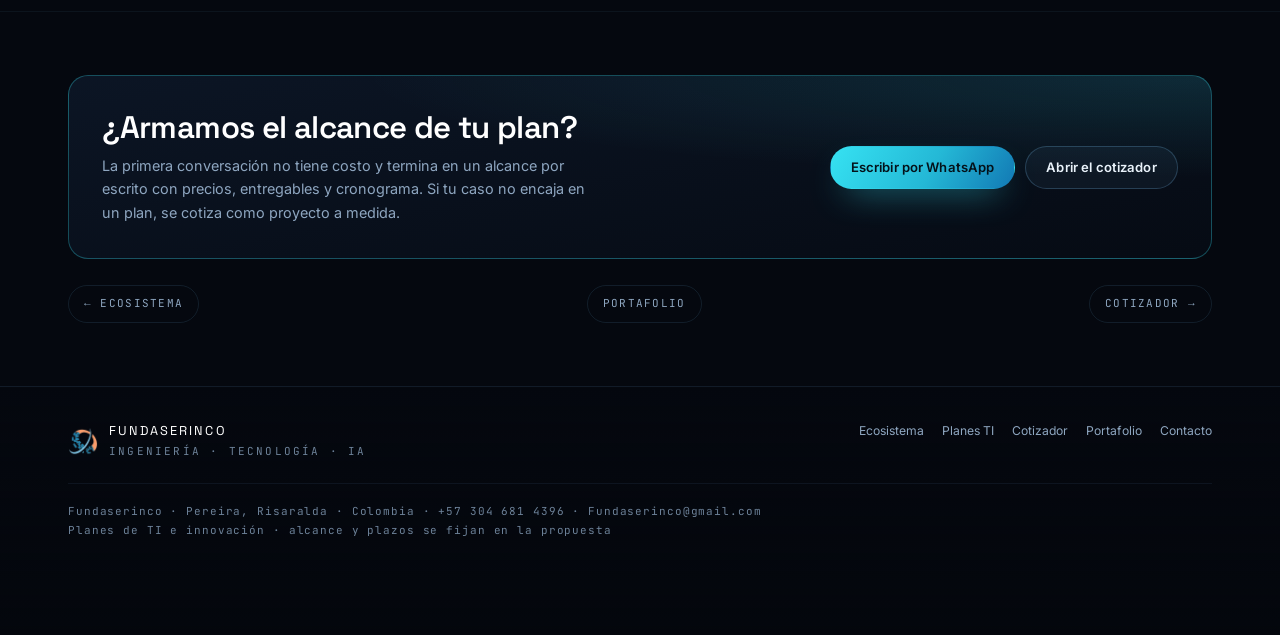
==== commit 357f42c3: "Tarjetas de plan clicables en toda su superficie El enlace del titulo extiende su area a toda la tar" ====
--- a/planes/index.html
+++ b/planes/index.html
@@ -29,7 +29,7 @@
 <script>document.documentElement.classList.remove("no-js");</script>
 <link rel="stylesheet" href="../css/styles.css?v=20261122a">
 <link rel="stylesheet" href="../css/detalle.css?v=20261122a">
-<link rel="stylesheet" href="../css/plan-ti.css?v=20261122f">
+<link rel="stylesheet" href="../css/plan-ti.css?v=20261122g">
 </head>
 <body class="detalle">
 
@@ -79,7 +79,7 @@
           <div>
             
             <span class="plan-kicker">Plan 01</span>
-            <h3><a href="esencial.html">Esencial</a></h3>
+            <h3><a class="plan-link" href="esencial.html">Esencial</a></h3>
             <p class="p-desc">Presencia digital verificable: una landing rápida, medible y conectada a WhatsApp, con su captura automatizada.</p>
             <ul>
               <li>Landing de una página con <b>SEO técnico</b></li>
@@ -103,7 +103,7 @@
           <div>
             <span class="plan-badge">Más elegido</span>
             <span class="plan-kicker">Plan 02</span>
-            <h3><a href="intermedio.html">Intermedio</a></h3>
+            <h3><a class="plan-link" href="intermedio.html">Intermedio</a></h3>
             <p class="p-desc">Operación conectada: el sitio guarda trabajo, ordena solicitudes y mueve la información con tres flujos.</p>
             <ul>
               <li>Todo lo del plan Esencial</li>
@@ -127,7 +127,7 @@
           <div>
             <span class="plan-badge" style="background:rgba(139,124,232,.14);border-color:rgba(139,124,232,.42);color:#b9aef5">Plataforma</span>
             <span class="plan-kicker">Plan 03</span>
-            <h3><a href="elite.html">Élite</a></h3>
+            <h3><a class="plan-link" href="elite.html">Élite</a></h3>
             <p class="p-desc">Plataforma a medida: cotizador con reglas, portal de clientes, pagos, CRM y seis flujos en producción.</p>
             <ul>
               <li>Todo lo del plan Intermedio</li>
@@ -151,7 +151,7 @@
           <div>
             <span class="plan-badge">Con IA aplicada</span>
             <span class="plan-kicker">Plan 04</span>
-            <h3><a href="ia-aplicada.html">IA aplicada a funciones</a></h3>
+            <h3><a class="plan-link" href="ia-aplicada.html">IA aplicada a funciones</a></h3>
             <p class="p-desc">IA aplicada a funciones concretas sobre los datos propios, con evaluación, guardrails y diez automatizaciones.</p>
           </div>
           <div>
--- a/css/styles.css
+++ b/css/styles.css
@@ -1337,41 +1337,97 @@
 
 /* ---------- 15. CONTACTO ---------- */
 .contact-grid{
-  display:grid;grid-template-columns:minmax(0,1.05fr) minmax(0,.95fr);
-  gap:clamp(16px,2.4vw,30px);
-}
-.contact-card{
-  border:1px solid var(--line);
-  border-radius:var(--radius);
+  display:grid;
+  grid-template-columns:minmax(0,1.38fr) minmax(0,1fr);
+  gap:clamp(14px,2vw,20px);
+  align-items:start;
+}
+.contact-stack{display:grid;gap:12px}
+.btn-block{width:100%;margin-top:18px}
+
+/* tarjetas de canal con el icono en caja de color */
+.channel{
+  display:flex;align-items:center;gap:clamp(14px,1.8vw,18px);
+  padding:clamp(14px,1.8vw,20px);
+  border:1px solid var(--line);border-radius:var(--radius);
   background:linear-gradient(165deg,rgba(14,23,39,.88),rgba(7,12,22,.95));
-  padding:clamp(20px,2.4vw,32px);
-}
-.contact-card h3{font-size:1.05rem;margin-bottom:6px;color:#fff}
-.btn-block{width:100%;margin-top:18px}
-.contact-list{list-style:none;display:flex;flex-direction:column;gap:12px;margin-top:20px}
-.contact-list a{
-  display:flex;align-items:center;gap:12px;
-  padding:13px 15px;border-radius:12px;
-  border:1px solid var(--line);
-  background:rgba(5,10,19,.55);
-  font-size:.88rem;color:var(--text);
-  transition:border-color .25s,background .25s,transform .25s;
-}
-.contact-list a:hover{border-color:rgba(54,226,242,.45);background:rgba(54,226,242,.08);transform:translateX(3px)}
-.contact-list a svg{
-  width:18px;height:18px;flex:none;
-  fill:none;stroke:var(--cyan);stroke-width:1.8;
-  stroke-linecap:round;stroke-linejoin:round;
-}
-.contact-list small{display:block;font-family:var(--mono);font-size:.6875rem;
-  letter-spacing:.14em;text-transform:uppercase;color:var(--muted-2);margin-bottom:2px}
-.cover-list{list-style:none;display:flex;flex-direction:column;gap:1px;margin-top:16px;
+  text-decoration:none;
+  transition:border-color .25s var(--ease),transform .25s var(--ease),background .25s var(--ease);
+}
+.channel:hover{
+  transform:translateY(-3px);
+  border-color:rgba(54,226,242,.4);
+  background:linear-gradient(165deg,rgba(16,27,45,.95),rgba(8,14,25,.97));
+}
+.ch-icon{
+  flex:0 0 clamp(46px,5vw,52px);
+  height:clamp(46px,5vw,52px);
+  border-radius:14px;
+  display:grid;place-items:center;
+}
+.ch-icon svg{width:54%;height:54%;display:block}
+.channel.wa .ch-icon{
+  background:linear-gradient(135deg,#25d366,#128c7e);color:#fff;
+  box-shadow:0 12px 26px -10px rgba(37,211,102,.6);
+}
+.channel.mail .ch-icon{background:#fff;box-shadow:0 12px 26px -10px rgba(0,0,0,.45)}
+.channel.tel .ch-icon{
+  background:linear-gradient(135deg,#36e2f2,#1a7fb8);color:#04121a;
+  box-shadow:0 12px 26px -10px rgba(54,226,242,.55);
+}
+.ch-body{min-width:0;display:grid;gap:2px}
+.ch-body .hint{
+  font-family:var(--mono);font-size:.62rem;letter-spacing:.14em;
+  text-transform:uppercase;color:var(--muted-2);
+}
+.ch-body strong{font-size:.97rem;color:#fff;font-weight:600;line-height:1.3}
+.ch-body .v{font-size:.86rem;color:var(--muted);word-break:break-word}
+
+/* columna derecha: QR y cobertura */
+.contact-side{display:grid;gap:12px}
+
+.qr-card{
+  display:grid;justify-items:center;gap:9px;
+  padding:clamp(16px,2vw,22px);
+  border:1px solid var(--line);border-radius:var(--radius);
+  background:linear-gradient(165deg,rgba(14,23,39,.88),rgba(7,12,22,.95));
+  text-align:center;
+}
+.qr-card img{
+  width:100%;max-width:190px;height:auto;
+  border-radius:12px;background:#fff;padding:9px;
+  box-shadow:0 18px 40px -22px #000;
+}
+.qr-card .hint{
+  font-family:var(--mono);font-size:.62rem;letter-spacing:.14em;
+  text-transform:uppercase;color:var(--cyan-2);
+}
+.qr-card strong{font-size:.92rem;color:#fff;line-height:1.3}
+.qr-card p{font-size:.77rem;color:var(--muted);line-height:1.55;max-width:34ch}
+
+.cover-card{
+  border:1px solid var(--line);border-radius:var(--radius);
+  background:linear-gradient(165deg,rgba(14,23,39,.88),rgba(7,12,22,.95));
+  padding:clamp(16px,2vw,22px);
+}
+.cover-card h3{font-size:1rem;margin-bottom:5px;color:#fff}
+.cover-sub{font-size:.85rem;color:var(--muted);line-height:1.6}
+.cover-list{list-style:none;display:flex;flex-direction:column;gap:1px;margin-top:14px;
   border:1px solid var(--line);border-radius:12px;overflow:hidden;background:var(--line)}
 .cover-list li{
   display:flex;justify-content:space-between;gap:12px;
   background:rgba(7,12,22,.9);padding:11px 14px;font-size:.8rem;color:var(--muted);
 }
 .cover-list b{color:var(--text);font-weight:500;font-family:var(--mono);font-size:.72rem}
+
+@media (max-width:900px){
+  .contact-grid{grid-template-columns:minmax(0,1fr)}
+  .contact-side{grid-template-columns:repeat(2,minmax(0,1fr));align-items:start}
+}
+@media (max-width:620px){
+  .contact-side{grid-template-columns:minmax(0,1fr)}
+  .qr-card img{max-width:210px}
+}
 
 /* ---------- 16. FOOTER ---------- */
 footer{
--- a/css/plan-ti.css
+++ b/css/plan-ti.css
@@ -252,6 +252,29 @@
   transition: color .22s ease;
 }
 
+/* toda la tarjeta abre el plan: el enlace del título extiende su área */
+.plan {
+  cursor: pointer;
+}
+
+.plan .plan-link::after {
+  content: "";
+  position: absolute;
+  inset: 0;
+  z-index: 1;
+  border-radius: inherit;
+}
+
+.plan .p-cta a {
+  position: relative;
+  z-index: 2;
+}
+
+.plan .plan-link:focus-visible::after {
+  outline: 2px solid var(--cyan);
+  outline-offset: 3px;
+}
+
 .plan h3 a:hover {
   color: var(--cyan-2);
 }
